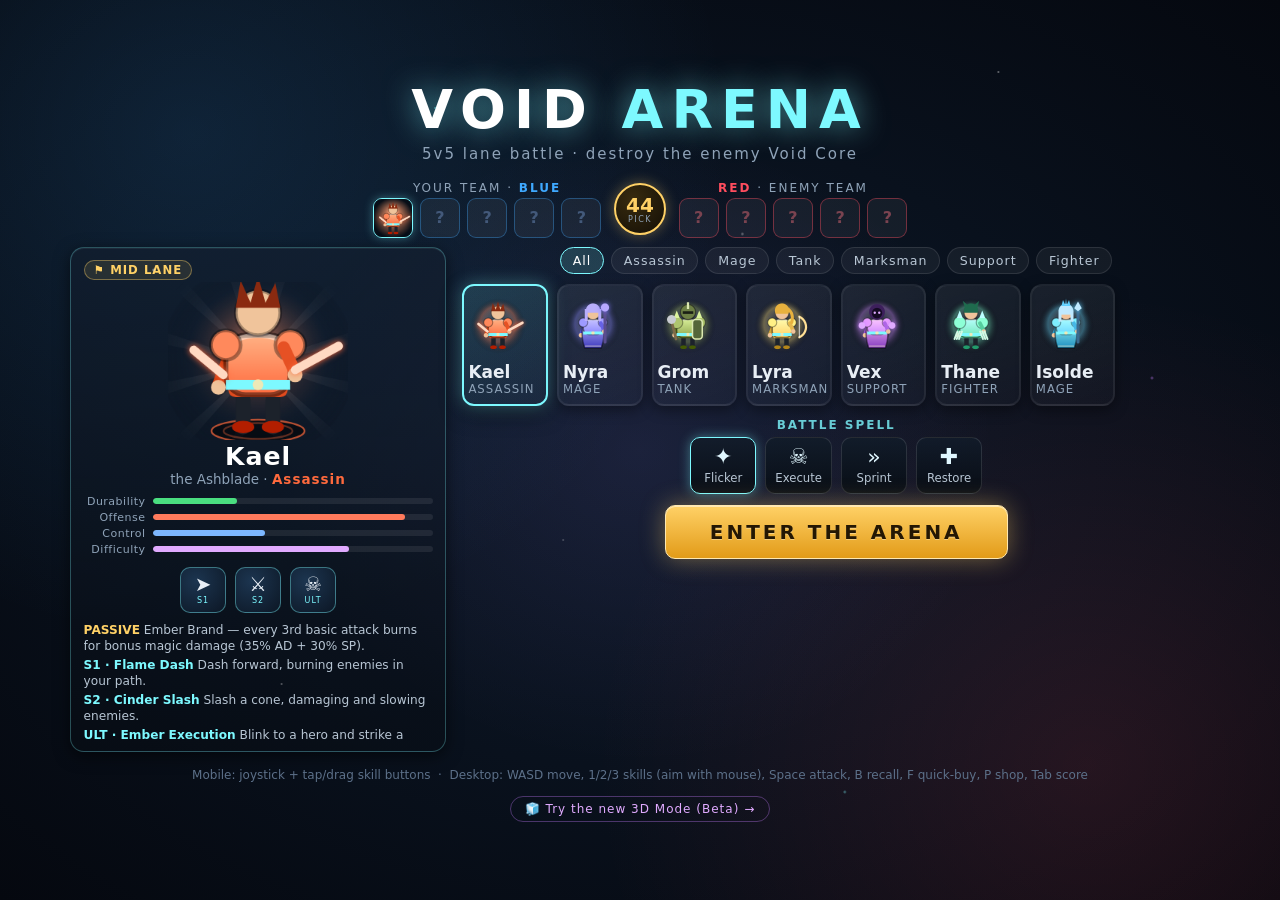
==== index.html @ 15941da9 "Glossy badge icons (items/skills/attack), closer camera framing Icons: rebuilt drawItemIcon + drawSk" ====
<!DOCTYPE html>
<html lang="en">
<head>
<meta charset="UTF-8">
<meta name="viewport" content="width=device-width, initial-scale=1.0, maximum-scale=1.0, user-scalable=no, viewport-fit=cover">
<meta name="mobile-web-app-capable" content="yes">
<meta name="apple-mobile-web-app-capable" content="yes">
<meta name="apple-mobile-web-app-status-bar-style" content="black-translucent">
<title>Void Arena — 5v5 MOBA</title>
<link rel="stylesheet" href="style.css?v=37">
</head>
<body>

<canvas id="game"></canvas>

<!-- ============ ROTATE-DEVICE LOCK ============ -->
<div id="rotatePrompt">
  <div class="rotIcon">📱</div>
  <p>Void Arena plays in landscape</p>
  <span>Rotate your device to enter the battlefield</span>
</div>

<!-- ============ HERO SELECT ============ -->
<div id="select">
  <div class="selBox">
    <h1 class="logo">VOID <span>ARENA</span></h1>
    <p class="tagline">5v5 lane battle · destroy the enemy Void Core</p>
    <div id="heroGrid"></div>
    <div id="selInfo"></div>
    <button id="btnStart">ENTER THE ARENA</button>
    <p class="hint">Mobile: joystick + tap/drag skill buttons &nbsp;·&nbsp; Desktop: WASD move, 1/2/3 skills (aim with mouse), Space attack, B recall, F quick-buy, P shop, Tab score</p>
    <a href="3d.html" class="try3dLink">🧊 Try the new 3D Mode (Beta) →</a>
  </div>
</div>

<!-- ============ IN-GAME HUD ============ -->
<div id="lowHp"></div>
<div id="hud">

  <div id="topbar">
    <span class="tKills blue"><i></i><b id="topBlue">0</b></span>
    <span id="topTimer">0:00</span>
    <span class="tKills red"><b id="topRed">0</b><i></i></span>
  </div>

  <div id="statsMini">
    <span class="gold">◆ <b id="goldVal">0</b></span>
    <span class="kda"><b id="kdaVal">0/0/0</b></span>
    <span class="cs">CS <b id="csVal">0</b></span>
  </div>

  <canvas id="minimap" width="160" height="160"></canvas>

  <div id="announce"></div>
  <div id="killfeed"></div>

  <!-- portrait + bars -->
  <div id="portrait">
    <div class="portWrap">
      <canvas id="portGlyph" width="64" height="64"></canvas>
      <span id="lvlBadge">1</span>
    </div>
    <div class="bars">
      <div class="bar hp"><div id="hpFill"></div></div>
      <div class="bar mp"><div id="mpFill"></div></div>
      <div class="bar xp"><div id="xpFill"></div></div>
    </div>
    <div id="itemsRow"></div>
  </div>

  <!-- joystick -->
  <div id="joyZone">
    <div id="joyBase"><div id="joyKnob"></div></div>
  </div>

  <!-- quick-buy lives under the minimap, MLBB style -->
  <div id="btnBuy" class="miniBtn buy"></div>

  <!-- action cluster: skills arc around the attack button -->
  <div id="actions">
    <div class="miniRow">
      <div id="btnRecall" class="miniBtn">⌂</div>
      <div id="btnShop" class="miniBtn">🛒</div>
      <div id="btnScore" class="miniBtn">☰</div>
    </div>
    <div id="skills"></div>
    <div id="btnAttack"><span>⚔</span></div>
  </div>

  <!-- shop -->
  <div id="shopPanel">
    <div class="shopHead">
      <h3>Armory</h3><span id="shopGold"></span><button id="btnCloseShop">✕</button>
    </div>
    <div id="shopGrid"></div>
  </div>

  <div id="scoreboard"></div>

  <div id="deathOverlay">
    <div>
      <h2>SLAIN</h2>
      <p>Respawn in <b id="deathTimer">5</b></p>
    </div>
  </div>

</div>

<!-- ============ END SCREEN ============ -->
<div id="end">
  <h1 id="endTitle">VICTORY</h1>
  <p id="endSub"></p>
  <div id="endStats"></div>
  <button id="btnRestart">PLAY AGAIN</button>
</div>

<script src="js/data.js?v=37"></script>
<script src="js/entities.js?v=37"></script>
<script src="js/ai.js?v=37"></script>
<script src="js/ui.js?v=37"></script>
<script src="js/game.js?v=37"></script>
<script src="js/main.js?v=37"></script>
</body>
</html>
---- style.css ----
/* ============================================================
   VOID ARENA — styles
   ============================================================ */

* { margin: 0; padding: 0; box-sizing: border-box; -webkit-tap-highlight-color: transparent; }

:root {
  --blue: #3fa9ff;
  --red: #ff4d5e;
  --gold: #ffd166;
  --panel: linear-gradient(180deg, rgba(18, 28, 42, 0.92), rgba(8, 13, 20, 0.92));
  --edge: rgba(125, 249, 255, 0.28);
  --panelShadow: 0 4px 16px rgba(0, 0, 0, 0.55), inset 0 1px 0 rgba(255, 255, 255, 0.06);
  /* set from JS (UI.updateScale) so the whole HUD fits any screen — phone, tablet, desktop */
  --ui-scale: 1;
}

html, body {
  width: 100%; height: 100%;
  overflow: hidden;
  background: #060a10;
  font-family: 'Rajdhani', 'Segoe UI', system-ui, sans-serif;
  color: #e8eef5;
  user-select: none;
  -webkit-user-select: none;
  touch-action: none;
}

#game { position: fixed; inset: 0; display: block; }

/* ================= ROTATE-DEVICE LOCK ================= */
/* Void Arena, like every MOBA, is designed for landscape play only —
   on a portrait phone we ask for a rotate instead of squeezing the HUD */
#rotatePrompt {
  display: none;
  position: fixed; inset: 0; z-index: 100;
  background: #05080f;
  flex-direction: column; align-items: center; justify-content: center; gap: 10px;
  text-align: center; padding: 20px;
}
#rotatePrompt .rotIcon { font-size: 56px; animation: rotHint 1.6s ease-in-out infinite; }
@keyframes rotHint {
  0%, 100% { transform: rotate(0deg); }
  50%      { transform: rotate(-90deg); }
}
#rotatePrompt p { color: #fff; font-size: 20px; font-weight: 700; letter-spacing: 1px; }
#rotatePrompt span { color: #7d8fa3; font-size: 14px; }
@media (orientation: portrait) and (max-width: 900px) {
  #rotatePrompt { display: flex; }
  #select, #hud, #end { display: none !important; }
}

/* ================= HERO SELECT ================= */
#select {
  position: fixed; inset: 0; z-index: 30;
  display: flex; align-items: center; justify-content: center;
  background:
    radial-gradient(60% 80% at 15% 15%, rgba(63, 169, 255, 0.14), transparent 70%),
    radial-gradient(55% 75% at 85% 85%, rgba(255, 77, 94, 0.12), transparent 70%),
    radial-gradient(40% 50% at 50% 50%, rgba(199, 125, 255, 0.08), transparent 70%),
    radial-gradient(ellipse at center, #0d1a2b 0%, #05080f 100%);
  overflow-y: auto;
}
#select::before {
  content: ''; position: absolute; inset: 0; pointer-events: none;
  background:
    radial-gradient(2px 2px at 12% 30%, rgba(255,255,255,0.5), transparent),
    radial-gradient(1.5px 1.5px at 34% 12%, rgba(125,249,255,0.6), transparent),
    radial-gradient(2px 2px at 58% 26%, rgba(255,255,255,0.35), transparent),
    radial-gradient(1.5px 1.5px at 78% 8%, rgba(255,255,255,0.5), transparent),
    radial-gradient(2px 2px at 90% 42%, rgba(199,125,255,0.5), transparent),
    radial-gradient(1.5px 1.5px at 22% 76%, rgba(255,255,255,0.4), transparent),
    radial-gradient(2px 2px at 66% 88%, rgba(125,249,255,0.45), transparent),
    radial-gradient(1.5px 1.5px at 44% 60%, rgba(255,255,255,0.3), transparent);
  animation: twinkle 4s ease-in-out infinite alternate;
}
@keyframes twinkle { from { opacity: 0.4; } to { opacity: 1; } }
/* every piece scales off viewport HEIGHT (clamp(min, vh-based, max)) so the
   whole panel fits without scrolling on a short landscape-phone browser
   viewport — the usual case where a browser's address bar eats a big
   fraction of the available height */
.selBox { text-align: center; padding: clamp(8px, 2vh, 20px) 20px; max-width: 1180px; width: 100%; }
.logo {
  font-size: clamp(24px, min(7vw, 6vh), 60px); letter-spacing: 8px; font-weight: 800;
  color: #fff; text-shadow: 0 0 30px rgba(125, 249, 255, 0.6);
  margin-bottom: clamp(0px, 0.5vh, 4px);
}
.logo span { color: #7df9ff; }
.tagline {
  color: #8fa3b8; margin-bottom: clamp(6px, 2vh, 18px); letter-spacing: 2px;
  font-size: clamp(11px, 1.8vh, 15px);
}
#heroGrid {
  display: grid; grid-template-columns: repeat(auto-fill, minmax(clamp(62px, 9vh, 92px), 1fr));
  gap: clamp(5px, 1.1vh, 9px); width: 100%; max-width: 760px; margin: 0 auto clamp(6px, 1.2vh, 10px);
}
.heroCard {
  width: 100%; padding: clamp(6px, 1.2vh, 10px) 4px clamp(5px, 1vh, 8px); border-radius: 12px; cursor: pointer;
  background: linear-gradient(160deg, rgba(255, 255, 255, 0.07), rgba(255, 255, 255, 0.02));
  border: 2px solid rgba(255, 255, 255, 0.06);
  box-shadow: 0 4px 14px rgba(0, 0, 0, 0.4);
  transition: transform 0.15s, border-color 0.15s, box-shadow 0.15s;
}
.heroCard:hover { transform: translateY(-3px); box-shadow: 0 8px 20px rgba(0, 0, 0, 0.55); }
.heroCard.sel {
  border-color: #7df9ff;
  background: linear-gradient(160deg, rgba(125, 249, 255, 0.14), rgba(125, 249, 255, 0.04));
  box-shadow: 0 0 18px rgba(125, 249, 255, 0.35), 0 8px 20px rgba(0, 0, 0, 0.5);
}
.heroCard canvas { width: clamp(36px, 7vh, 60px); height: clamp(36px, 7vh, 60px); }
.heroName { font-weight: 700; font-size: clamp(12px, 2vh, 17px); margin-top: 2px; }
.heroRole {
  font-size: clamp(9px, 1.3vh, 12px); color: #8fa3b8; letter-spacing: 1px; text-transform: uppercase;
}
#selInfo {
  min-height: clamp(56px, 11vh, 96px); font-size: clamp(11px, 1.6vh, 14px); color: #b8c6d4; line-height: 1.35;
  background: rgba(255, 255, 255, 0.03); border-radius: 10px; padding: clamp(5px, 1vh, 10px) 14px;
  margin-bottom: clamp(5px, 1.3vh, 12px);
  text-align: left;
  max-width: 720px; margin-left: auto; margin-right: auto;
}
#selInfo .passive { color: #ffd166; }
#selInfo .sk b { color: #7df9ff; }
#btnStart {
  font-family: inherit; font-size: clamp(15px, 2.4vh, 20px); font-weight: 800; letter-spacing: 3px;
  padding: clamp(9px, 1.8vh, 14px) 44px; border-radius: 10px; cursor: pointer;
  background: linear-gradient(180deg, #ffd166, #e29b18); color: #241703;
  border: 1px solid #ffe8b0;
  box-shadow: 0 0 24px rgba(255, 209, 102, 0.4), inset 0 1px 0 rgba(255,255,255,0.5);
  text-shadow: 0 1px 0 rgba(255,255,255,0.35);
}
#btnStart:active { transform: scale(0.96); }
.hint { margin-top: clamp(6px, 1.6vh, 14px); font-size: 12px; color: #5c7089; line-height: 1.5; }
@media (max-height: 420px) { .hint { display: none; } }
.try3dLink {
  display: inline-block; margin-top: clamp(6px, 1.4vh, 12px);
  color: #e0aaff; font-size: 12px; letter-spacing: 1px; text-decoration: none;
  border: 1px solid rgba(199, 125, 255, 0.35); border-radius: 20px; padding: 5px 14px;
}
.try3dLink:hover { border-color: rgba(199, 125, 255, 0.7); color: #fff; }

/* ================= HUD ================= */
#hud { display: none; position: fixed; inset: 0; z-index: 10; pointer-events: none; }
#hud > * { pointer-events: auto; }

#topbar {
  position: absolute; top: calc(6px + env(safe-area-inset-top)); left: 50%;
  transform: translateX(-50%) scale(var(--ui-scale));
  display: flex; align-items: center; gap: 16px;
  background: var(--panel); border: 1px solid var(--edge); border-radius: 20px;
  padding: 4px 18px; font-size: 18px; font-weight: 700;
  box-shadow: var(--panelShadow);
  white-space: nowrap;
}
.tKills { display: flex; align-items: center; gap: 6px; }
.tKills i { width: 10px; height: 10px; border-radius: 50%; display: inline-block; }
.tKills.blue i { background: var(--blue); }
.tKills.red i { background: var(--red); }
#topTimer { color: #8fa3b8; font-size: 15px; }

#statsMini {
  position: absolute; top: calc(6px + env(safe-area-inset-top)); right: 10px;
  transform: scale(var(--ui-scale)); transform-origin: top right;
  display: flex; gap: 14px; font-size: 14px;
  background: var(--panel); border: 1px solid var(--edge); border-radius: 16px; padding: 4px 14px;
  box-shadow: var(--panelShadow);
  white-space: nowrap;
}
#statsMini .gold b { color: var(--gold); }
#statsMini .kda b, #statsMini .cs b { color: #cfe0ef; }

#minimap {
  position: absolute; top: calc(6px + env(safe-area-inset-top)); left: 10px;
  transform: scale(var(--ui-scale)); transform-origin: top left;
  border: 1px solid var(--edge); border-radius: 8px;
  width: 140px; height: 140px;
  box-shadow: 0 4px 16px rgba(0, 0, 0, 0.55);
}

#announce {
  position: absolute; top: 18%; left: 50%; transform: translateX(-50%);
  text-align: center; pointer-events: none; width: 90%;
}
.ann {
  font-size: clamp(18px, 3.4vw, 26px); font-weight: 800; letter-spacing: 1px;
  text-shadow: 0 2px 8px rgba(0, 0, 0, 0.8); margin-bottom: 4px;
  animation: annIn 0.25s ease-out;
}
.ann.fade { opacity: 0; transition: opacity 0.6s; }
@keyframes annIn { from { transform: scale(1.4); opacity: 0; } to { transform: scale(1); opacity: 1; } }

/* ---- center-screen kill spectacle (First Blood / Double Kill … Savage) ---- */
#killBanner {
  position: fixed; top: 34%; left: 50%;
  transform: translate(-50%, -50%) scale(0.4);
  text-align: center; pointer-events: none; z-index: 130; opacity: 0;
  width: 92%;
}
#killBanner .kbTitle {
  font-weight: 800; letter-spacing: 4px; line-height: 1;
  font-size: clamp(30px, 8vh, 66px);
  text-shadow: 0 3px 14px rgba(0,0,0,0.85), 0 0 32px currentColor;
  -webkit-text-stroke: 1px rgba(0,0,0,0.35);
}
#killBanner.big .kbTitle { font-size: clamp(42px, 11vh, 96px); letter-spacing: 6px; }
#killBanner .kbSub {
  margin-top: 4px; color: #e8eef5; font-weight: 700;
  letter-spacing: 2px; font-size: clamp(13px, 2.6vh, 24px);
  text-shadow: 0 2px 8px rgba(0,0,0,0.9);
}
#killBanner.anim { animation: kbPop 2s cubic-bezier(0.2, 0.9, 0.25, 1) forwards; }
#killBanner.anim.big { animation: kbPop 2.6s cubic-bezier(0.2, 0.9, 0.25, 1) forwards; }
@keyframes kbPop {
  0%   { opacity: 0; transform: translate(-50%, -50%) scale(0.35); }
  10%  { opacity: 1; transform: translate(-50%, -50%) scale(1.15); }
  18%  { transform: translate(-50%, -50%) scale(0.97); }
  24%  { transform: translate(-50%, -50%) scale(1); }
  82%  { opacity: 1; transform: translate(-50%, -50%) scale(1); }
  100% { opacity: 0; transform: translate(-50%, -52%) scale(1.04); }
}

#killfeed {
  position: absolute; top: 60px; right: 12px; text-align: right; pointer-events: none;
  font-size: 14px; font-weight: 600;
}
.feedLine {
  background: rgba(0, 0, 0, 0.5); border-radius: 6px; padding: 2px 8px; margin-bottom: 4px;
  display: flex; align-items: center; gap: 4px; justify-content: flex-end;
}
.feedIcon {
  display: inline-flex; align-items: center; justify-content: center;
  width: 18px; height: 18px; border-radius: 5px; font-size: 10px; font-weight: 800;
  color: #04121d; flex-shrink: 0;
}
.feedIcon.turret { font-size: 11px; }

/* portrait + bars */
#portrait {
  position: absolute; bottom: calc(10px + env(safe-area-inset-bottom)); left: 50%;
  transform: translateX(-50%) scale(var(--ui-scale));
  display: flex; align-items: center; gap: 8px;
  background: var(--panel); border: 1px solid var(--edge); border-radius: 14px; padding: 6px 12px;
  pointer-events: none;
  box-shadow: var(--panelShadow);
}
.portWrap { position: relative; width: 48px; height: 48px; }
#portGlyph { width: 48px; height: 48px; }
#lvlBadge {
  position: absolute; bottom: -3px; right: -3px; background: #0a1420; border: 1px solid var(--gold);
  color: var(--gold); font-size: 11px; font-weight: 800; border-radius: 50%;
  width: 20px; height: 20px; display: flex; align-items: center; justify-content: center;
}
#lvlBadge.hasPoints { animation: lvlPulse 1s ease-in-out infinite; }
@keyframes lvlPulse {
  0%, 100% { box-shadow: 0 0 0 rgba(255, 209, 102, 0.7); }
  50%      { box-shadow: 0 0 10px 3px rgba(255, 209, 102, 0.7); }
}
.bars { width: 150px; display: flex; flex-direction: column; gap: 3px; }
.bar { height: 9px; background: rgba(255, 255, 255, 0.1); border-radius: 4px; overflow: hidden; }
.bar.xp { height: 4px; }
.bar div { height: 100%; border-radius: 4px; transition: width 0.15s; }
#hpFill { background: linear-gradient(90deg, #22c55e, #4ade80); }
#mpFill { background: linear-gradient(90deg, #2563eb, #60a5fa); }
#xpFill { background: linear-gradient(90deg, #b48908, #ffd166); }
#itemsRow { display: flex; gap: 3px; flex-wrap: wrap; max-width: 108px; }
.itemSlot {
  width: 17px; height: 17px; border-radius: 4px; overflow: hidden;
  border: 1px solid rgba(255,209,102,0.4); background: rgba(0,0,0,0.35);
  display: flex; align-items: center; justify-content: center;
}
.itemSlot canvas { width: 17px; height: 17px; }
.itemSlot.empty { border-style: dashed; border-color: rgba(255,255,255,0.15); }

/* joystick */
#joyZone {
  position: absolute; left: 0; bottom: 0; width: 45%; height: 62%;
  touch-action: none;
}
#joyBase {
  position: absolute; left: 40px; bottom: 60px; width: 140px; height: 140px;
  border-radius: 50%; opacity: 0.45;
  background: radial-gradient(circle, rgba(125, 249, 255, 0.08), rgba(125, 249, 255, 0.02));
  border: 2px solid rgba(125, 249, 255, 0.35);
}
#joyKnob {
  position: absolute; left: 50%; top: 50%; margin: -32px 0 0 -32px;
  width: 64px; height: 64px; border-radius: 50%;
  background: radial-gradient(circle at 35% 35%, rgba(200, 250, 255, 0.9), rgba(90, 180, 220, 0.7));
  box-shadow: 0 4px 12px rgba(0, 0, 0, 0.5);
}

/* action cluster: MLBB-style arc — attack in the corner, skills fanned around it */
#actions {
  position: absolute; right: 10px; bottom: calc(12px + env(safe-area-inset-bottom));
  transform: scale(var(--ui-scale)); transform-origin: bottom right;
  width: 330px; height: 264px;
  touch-action: none;
  pointer-events: none;
}
#actions > * { pointer-events: auto; }
#skills { display: contents; }
.miniRow { position: absolute; bottom: 12px; right: 216px; display: flex; gap: 8px; }
#btnAttack { position: absolute; right: 12px; bottom: 6px; }
.skillBtn.sk0 { position: absolute; right: 140px; bottom: 10px; }
.skillBtn.sk1 { position: absolute; right: 112px; bottom: 96px; }
.skillBtn.sk2 { position: absolute; right: 22px; bottom: 130px; }
.miniBtn {
  position: relative;
  width: 44px; height: 44px; border-radius: 50%;
  background: var(--panel); border: 1px solid var(--edge);
  display: flex; align-items: center; justify-content: center;
  font-size: 18px; cursor: pointer;
  box-shadow: 0 4px 10px rgba(0, 0, 0, 0.45), inset 0 1px 0 rgba(255, 255, 255, 0.08);
}
.miniBtn:active { transform: scale(0.92); }
.miniBtn.buy { flex-direction: column; font-size: 13px; border-color: rgba(255, 209, 102, 0.4); opacity: 0.55; }
#btnBuy {
  position: absolute; left: 12px; top: calc(160px + env(safe-area-inset-top));
  transform: scale(var(--ui-scale)); transform-origin: top left;
  width: 54px; height: 54px;
}
#btnBuy .itIcon { font-size: 17px; }
.miniBtn.buy.afford { opacity: 1; box-shadow: 0 0 12px rgba(255, 209, 102, 0.5); }
.miniBtn.buy .itIcon { font-weight: 800; color: var(--gold); line-height: 1; }
.miniBtn.buy .cost { font-size: 9px; color: #b8c6d4; line-height: 1; }

.skillBtn {
  position: relative; width: 62px; height: 62px; border-radius: 50%;
  background: radial-gradient(circle at 35% 30%, #1c3550, #0c1725);
  border: 2px solid rgba(125, 249, 255, 0.4);
  display: flex; align-items: center; justify-content: center;
  font-size: 26px; cursor: pointer; overflow: hidden;
  touch-action: none;
  box-shadow: 0 5px 12px rgba(0, 0, 0, 0.5), inset 0 2px 3px rgba(255, 255, 255, 0.08);
  transition: box-shadow 0.25s, border-color 0.25s;
}
.skillBtn.ult {
  width: 74px; height: 74px; font-size: 32px;
  border-color: rgba(255, 209, 102, 0.55);
  background: radial-gradient(circle at 35% 30%, #3d2c10, #1a1206);
}
.skillBtn:active { transform: scale(0.94); }
.skillBtn .icon { pointer-events: none; text-shadow: 0 0 8px rgba(125, 249, 255, 0.8); }
.skillBtn.noMana .icon { opacity: 0.35; }
.skillBtn.ready {
  border-color: rgba(125, 249, 255, 0.9);
  box-shadow: 0 0 14px rgba(125, 249, 255, 0.5), inset 0 0 12px rgba(125, 249, 255, 0.12);
}
.skillBtn.ult.ready {
  border-color: var(--gold);
  animation: ultPulse 1.6s ease-in-out infinite;
}
@keyframes ultPulse {
  0%, 100% { box-shadow: 0 0 12px rgba(255, 209, 102, 0.45), inset 0 0 12px rgba(255, 209, 102, 0.12); }
  50%      { box-shadow: 0 0 26px rgba(255, 209, 102, 0.85), inset 0 0 18px rgba(255, 209, 102, 0.22); }
}
/* radial "clock wipe" cooldown: JS paints a conic-gradient that sweeps
   clockwise as the cooldown recovers — the standard MOBA cooldown read */
.cdOverlay {
  position: absolute; inset: 0; pointer-events: none;
  background: none; border-radius: 50%;
}
.cdText {
  position: absolute; inset: 0; display: flex; align-items: center; justify-content: center;
  font-size: 20px; font-weight: 800; color: #fff; pointer-events: none;
  text-shadow: 0 1px 4px #000;
}
.lock {
  position: absolute; inset: 0; display: none; align-items: center; justify-content: center;
  background: rgba(0, 0, 0, 0.6); font-size: 18px; pointer-events: none;
}
/* skill level pips, MLBB-style, along the bottom edge of the icon */
.pips {
  position: absolute; left: 50%; bottom: 3px; transform: translateX(-50%);
  display: flex; gap: 2px; pointer-events: none; z-index: 2;
}
.pips i {
  width: 6px; height: 6px; border-radius: 1px;
  background: rgba(0, 0, 0, 0.55); border: 1px solid rgba(255, 255, 255, 0.25);
  display: block;
}
.pips i.lit { background: #7df9ff; border-color: #7df9ff; }
.skillBtn.ult .pips i.lit { background: var(--gold); border-color: var(--gold); }
/* upgrade "+" badge, appears when a skill point is ready to spend */
.upBadge {
  display: none; position: absolute; top: -6px; right: -6px; z-index: 3;
  width: 22px; height: 22px; border-radius: 50%;
  background: radial-gradient(circle at 35% 30%, #4dff8a, #12a34a);
  border: 2px solid #0a1420; color: #04210f; font-weight: 900; font-size: 15px;
  align-items: center; justify-content: center; cursor: pointer;
  box-shadow: 0 0 10px rgba(77, 255, 138, 0.7);
  animation: upBadgePulse 1s ease-in-out infinite;
}
@keyframes upBadgePulse { 0%, 100% { transform: scale(1); } 50% { transform: scale(1.15); } }
#btnAttack {
  width: 92px; height: 92px; border-radius: 50%;
  background: radial-gradient(circle at 35% 30%, #4a1520, #200810);
  border: 3px solid rgba(255, 77, 94, 0.6);
  display: flex; align-items: center; justify-content: center;
  font-size: 40px; cursor: pointer;
  touch-action: none;
  box-shadow: 0 0 16px rgba(255, 77, 94, 0.3), 0 6px 16px rgba(0, 0, 0, 0.5), inset 0 2px 4px rgba(255, 255, 255, 0.08);
}
#btnAttack:active { transform: scale(0.94); background: radial-gradient(circle at 35% 30%, #6b1f2e, #2a0a14); }
#btnAttack span { pointer-events: none; text-shadow: 0 0 10px rgba(255, 77, 94, 0.9); }
#btnAttack .atkIcon { width: 84px; height: 84px; pointer-events: none; filter: drop-shadow(0 0 8px rgba(255,77,94,0.6)); }

/* shop */
#shopPanel {
  display: none; position: absolute; left: 50%; top: 50%; transform: translate(-50%, -50%);
  width: min(560px, 94vw); max-height: 80vh; overflow-y: auto;
  background: var(--panel); border: 1px solid var(--edge); border-radius: 14px; padding: 12px;
  z-index: 20;
}
.shopHead { display: flex; align-items: center; gap: 12px; margin-bottom: 10px; }
.shopHead h3 { flex: 1; letter-spacing: 2px; }
#shopGold { color: var(--gold); font-weight: 700; }
#btnCloseShop {
  background: none; border: 1px solid var(--edge); color: #fff; border-radius: 8px;
  width: 32px; height: 32px; font-size: 14px; cursor: pointer;
}
/* category tab bar */
#shopTabs { display: flex; gap: 6px; margin-bottom: 8px; flex-wrap: wrap; }
.shopTab {
  padding: 4px 12px; border-radius: 14px; font-size: 12px; font-weight: 700; letter-spacing: 0.5px;
  color: #8fa3b8; background: rgba(255,255,255,0.05); border: 1px solid transparent; cursor: pointer;
}
.shopTab.sel { color: #241703; background: linear-gradient(180deg, #ffd166, #e29b18); border-color: #ffe8b0; }
/* recommended next-item strip */
#shopRec {
  display: flex; align-items: center; gap: 8px; margin-bottom: 8px; cursor: pointer;
  padding: 7px 12px; border-radius: 10px;
  background: linear-gradient(90deg, rgba(255,209,102,0.16), rgba(255,209,102,0.04));
  border: 1px solid rgba(255,209,102,0.4);
}
#shopRec .recLabel { font-size: 10px; font-weight: 800; letter-spacing: 1px; color: var(--gold); }
#shopRec .recName { flex: 1; font-weight: 700; font-size: 13px; color: #fff; }
#shopRec .recCost { font-weight: 700; font-size: 13px; color: #ff8a8a; }
#shopRec .recCost.ok { color: #7dff9b; }
#shopRec:active { transform: scale(0.99); }

#shopGrid { display: grid; grid-template-columns: repeat(auto-fill, minmax(168px, 1fr)); gap: 8px; }
.shopItem {
  display: flex; align-items: center; gap: 9px;
  background: rgba(255, 255, 255, 0.04); border: 1px solid transparent; border-radius: 10px;
  padding: 8px 10px; cursor: pointer; opacity: 0.55; position: relative;
}
.shopItem.afford { opacity: 1; border-color: rgba(255, 209, 102, 0.35); }
.shopItem.owned { opacity: 1; border-color: rgba(125, 255, 155, 0.5); }
.shopItem.owned::after {
  content: '✔'; position: absolute; top: 6px; right: 8px;
  color: #7dff9b; font-size: 12px; font-weight: 800;
}
.shopItem:active { transform: scale(0.97); }
.shopItem .itIcon { width: 40px; height: 40px; flex: none; }
.shopItem .itBody { min-width: 0; padding-bottom: 13px; }
.shopItem .itName { font-weight: 700; font-size: 13.5px; padding-right: 20px; }
.shopItem .itDesc { font-size: 11.5px; color: #8fa3b8; line-height: 1.25; }
.shopItem .itCost {
  position: absolute; bottom: 6px; right: 10px; color: var(--gold); font-weight: 700; font-size: 12px;
  background: linear-gradient(90deg, transparent, rgba(10,16,26,0.95) 30%); padding-left: 16px;
}
.shopItem .itCost::before { content: '◆ '; font-size: 9px; }

/* scoreboard */
#scoreboard {
  display: none; position: absolute; left: 50%; top: 50%; transform: translate(-50%, -50%);
  background: var(--panel); border: 1px solid var(--edge); border-radius: 14px; padding: 16px 20px;
  z-index: 20; min-width: min(480px, 92vw);
}
#scoreboard h3 { margin-bottom: 10px; letter-spacing: 2px; }
#scoreboard .dim { color: #5c7089; font-size: 12px; font-weight: 400; }
#scoreboard table { width: 100%; border-collapse: collapse; font-size: 15px; }
#scoreboard th { text-align: left; color: #5c7089; font-size: 12px; text-transform: uppercase; padding: 4px 8px; }
#scoreboard td { padding: 4px 8px; }
#scoreboard tr.blue td:first-child { color: var(--blue); font-weight: 700; }
#scoreboard tr.red td:first-child { color: var(--red); font-weight: 700; }
#scoreboard tr.me { background: rgba(125, 249, 255, 0.08); }
#scoreboard tr.sep td { height: 8px; }

/* low HP vignette */
#lowHp {
  position: fixed; inset: 0; z-index: 8; pointer-events: none; opacity: 0;
  transition: opacity 0.4s;
  background: radial-gradient(ellipse at center, transparent 52%, rgba(255, 0, 30, 0.32) 100%);
  animation: lowHpPulse 1.2s ease-in-out infinite;
}
@keyframes lowHpPulse { 0%, 100% { filter: brightness(1); } 50% { filter: brightness(1.5); } }

/* death overlay */
#deathOverlay {
  display: none; position: absolute; inset: 0; z-index: 15;
  background: rgba(60, 0, 10, 0.35); backdrop-filter: grayscale(0.8);
  align-items: center; justify-content: center; text-align: center; pointer-events: none;
}
#deathOverlay h2 { font-size: 42px; letter-spacing: 6px; color: #ff5c5c; text-shadow: 0 0 20px rgba(255, 0, 30, 0.6); }
#deathOverlay p { font-size: 20px; color: #ffb3b3; }
#deathOverlay b { font-size: 30px; color: #fff; }

/* ================= END SCREEN ================= */
#end {
  display: none; position: fixed; inset: 0; z-index: 40; overflow-y: auto;
  background:
    radial-gradient(60% 60% at 50% 0%, rgba(125, 249, 255, 0.08), transparent 70%),
    rgba(4, 8, 14, 0.94);
  flex-direction: column; align-items: center; justify-content: center; gap: 18px;
  padding: 30px 16px;
}
#endTitle { font-size: clamp(52px, 12vw, 96px); letter-spacing: 12px; font-weight: 800; }
#endTitle.win { color: var(--gold); text-shadow: 0 0 40px rgba(255, 209, 102, 0.7); }
#endTitle.lose { color: #ff5c5c; text-shadow: 0 0 40px rgba(255, 30, 50, 0.6); }
#endSub { color: #8fa3b8; letter-spacing: 2px; font-size: 14px; margin-top: -10px; }
#endStats {
  display: flex; flex-wrap: wrap; gap: 14px; justify-content: center;
  max-width: 900px; width: 100%;
}
.endTable {
  border-collapse: collapse; font-size: 14px; min-width: 320px; flex: 1;
  background: var(--panel); border-radius: 12px; overflow: hidden;
  box-shadow: var(--panelShadow);
}
.endTable caption {
  caption-side: top; text-align: left; font-weight: 800; letter-spacing: 2px;
  padding: 10px 14px; font-size: 13px; text-transform: uppercase;
}
.endTable.blue caption { color: var(--blue); border-bottom: 1px solid rgba(63,169,255,0.3); }
.endTable.red caption { color: var(--red); border-bottom: 1px solid rgba(255,77,94,0.3); }
.endTable th { text-align: left; color: #5c7089; font-size: 11px; text-transform: uppercase; padding: 4px 12px; }
.endTable td { padding: 5px 12px; }
.endTable td.hn { font-weight: 700; }
.endTable td.gold { color: var(--gold); }
.endTable tr.me { background: rgba(125, 249, 255, 0.08); }
#btnRestart {
  font-family: inherit; font-size: 18px; font-weight: 800; letter-spacing: 3px;
  padding: 12px 36px; border-radius: 10px; border: 1px solid var(--edge); cursor: pointer;
  background: var(--panel); color: #7df9ff;
}
#btnRestart:active { transform: scale(0.95); }

/* below this the HUD scale alone (see UI.updateScale) can't shrink further
   without buttons becoming untappable, so drop the least essential readout */
@media (max-width: 480px) {
  #statsMini .cs { display: none; }
}

/* ================= BATTLE SPELL — hero select picker ================= */
#spellPick { margin: 6px auto 2px; text-align: center; }
.spellPickLabel {
  font-size: clamp(9px, 1.4vh, 12px); letter-spacing: 2px; color: #7df9ff;
  opacity: 0.8; margin-bottom: 5px; font-weight: 700;
}
.spellPickRow { display: flex; gap: clamp(5px, 1vh, 9px); justify-content: center; flex-wrap: wrap; }
.spellOpt {
  display: flex; flex-direction: column; align-items: center; justify-content: center;
  min-width: clamp(48px, 8vh, 66px); padding: clamp(4px, 0.9vh, 8px) clamp(6px, 1vh, 10px);
  background: var(--panel); border: 1px solid rgba(255,255,255,0.12); border-radius: 10px;
  cursor: pointer; transition: border-color 0.15s, transform 0.1s;
}
.spellOpt:hover { border-color: rgba(125,249,255,0.4); }
.spellOpt.sel { border-color: #7df9ff; box-shadow: 0 0 12px rgba(125,249,255,0.4); }
.spellOpt .spIcon { font-size: clamp(16px, 2.6vh, 22px); color: #e0f7ff; line-height: 1; }
.spellOpt .spName { font-size: clamp(9px, 1.3vh, 12px); color: #b8c6d4; margin-top: 3px; }

/* ================= BATTLE SPELL — HUD button ================= */
#btnSpell {
  position: absolute; right: 200px; bottom: 78px;
  width: 56px; height: 56px; border-radius: 50%;
  background: radial-gradient(circle at 35% 30%, #3a1c50, #160a25);
  border: 2px solid rgba(199,125,255,0.55);
  display: flex; align-items: center; justify-content: center;
  /* overflow stays visible so the .btnLabel can hang below the circle;
     the cooldown sweep clips itself via its own border-radius */
  font-size: 24px; cursor: pointer; touch-action: none;
  box-shadow: 0 5px 12px rgba(0,0,0,0.5), inset 0 2px 3px rgba(255,255,255,0.08);
  transition: box-shadow 0.25s, border-color 0.25s;
}
#btnSpell .cdOverlay { border-radius: 50%; }
#btnSpell .icon { pointer-events: none; color: #e9d5ff; text-shadow: 0 0 8px rgba(199,125,255,0.8); }
#btnSpell:active { transform: scale(0.94); }
#btnSpell.ready {
  border-color: #d9a6ff;
  box-shadow: 0 0 16px rgba(199,125,255,0.55), inset 0 0 12px rgba(199,125,255,0.15);
}

/* ================= ACTIVE-BUFF INDICATOR ================= */
#buffRow {
  position: absolute; left: 50%; bottom: calc(84px + env(safe-area-inset-bottom));
  transform: translateX(-50%) scale(var(--ui-scale));
  display: flex; gap: 6px; pointer-events: none; z-index: 6;
}
.buffPip {
  display: inline-flex; align-items: center; gap: 3px;
  padding: 2px 7px; border-radius: 8px; font-size: 14px; font-weight: 800;
  background: rgba(8, 13, 20, 0.82); border: 1.5px solid currentColor;
  box-shadow: 0 0 8px rgba(0,0,0,0.5);
}
.buffPip b { font-size: 11px; color: #e8eef5; font-weight: 700; }

/* ================= OBJECTIVE (BEHEMOTH) TIMER ================= */
#objTimer {
  position: absolute; left: 50%; top: calc(46px + env(safe-area-inset-top));
  transform: translateX(-50%) scale(var(--ui-scale));
  display: flex; align-items: center; gap: 6px;
  background: rgba(24, 12, 38, 0.85); border: 1px solid rgba(199,125,255,0.45);
  border-radius: 20px; padding: 3px 12px; z-index: 6; pointer-events: none;
  box-shadow: 0 2px 8px rgba(0,0,0,0.5);
}
#objTimer .objIcon { font-size: 14px; }
#objTimer b { color: #e0aaff; font-size: 13px; font-weight: 800; letter-spacing: 1px; }
#objTimer.up { border-color: #c77dff; animation: objUp 1.2s ease-in-out infinite; }
#objTimer.up b { color: #fff; }
@keyframes objUp {
  0%, 100% { box-shadow: 0 0 6px rgba(199,125,255,0.5); }
  50%      { box-shadow: 0 0 16px 3px rgba(199,125,255,0.8); }
}

/* ================= POST-GAME MVP + MEDALS ================= */
.mvpBanner {
  display: flex; align-items: center; gap: 12px; justify-content: center;
  margin: 8px auto 14px; padding: 8px 22px;
  background: linear-gradient(180deg, rgba(255,209,102,0.12), rgba(20,14,6,0.6));
  border: 2px solid var(--gold); border-radius: 14px;
  box-shadow: 0 0 22px rgba(255,209,102,0.28);
}
.mvpBanner .mvpMedal { font-size: 26px; }
.mvpBanner .mvpLabel { font-size: 15px; font-weight: 900; letter-spacing: 3px; color: var(--gold); }
.mvpBanner .mvpName { font-size: 20px; font-weight: 800; }
.mvpBanner .mvpKda { font-size: 15px; color: #cdd7e2; font-weight: 700; }
.endTables { display: flex; gap: 16px; justify-content: center; flex-wrap: wrap; }
tr.mvpRow td { background: rgba(255,209,102,0.10); }

/* ================= HERO-SELECT LOBBY (two-panel) ================= */
#lobbyMain {
  display: flex; gap: clamp(10px, 1.8vh, 20px); align-items: stretch;
  text-align: left; margin-bottom: clamp(5px, 1.2vh, 12px);
}
#heroShowcase {
  flex: 0 0 33%; display: flex; flex-direction: column; align-items: center;
  background: linear-gradient(180deg, rgba(20,30,46,0.55), rgba(8,13,20,0.5));
  border: 1px solid var(--edge); border-radius: 14px;
  padding: clamp(7px, 1.4vh, 15px); box-shadow: var(--panelShadow);
}
#showArt { width: clamp(104px, 20vh, 190px); height: auto; }
#showName { font-size: clamp(17px, 2.8vh, 26px); font-weight: 800; letter-spacing: 1px; margin-top: 2px; color: #fff; }
#showTitle { font-size: clamp(10px, 1.5vh, 14px); color: #8fa3b8; margin-bottom: clamp(4px, 0.9vh, 8px); }
#showTitle b { letter-spacing: 1px; }
#showSkills { display: flex; gap: clamp(5px, 1vh, 9px); justify-content: center; margin-bottom: clamp(5px, 1vh, 9px); }
.showSkill {
  width: clamp(32px, 5.2vh, 46px); height: clamp(32px, 5.2vh, 46px); border-radius: 10px;
  background: radial-gradient(circle at 35% 30%, #1c3550, #0c1725);
  border: 1.5px solid rgba(125,249,255,0.4);
  display: flex; flex-direction: column; align-items: center; justify-content: center;
}
.showSkill .ssIcon { font-size: clamp(14px, 2.2vh, 20px); line-height: 1; }
.showSkill .ssLbl { font-size: 8px; color: #7df9ff; letter-spacing: 1px; margin-top: 1px; }
#showDesc {
  font-size: clamp(10px, 1.35vh, 12.5px); color: #b8c6d4; line-height: 1.32; text-align: left;
  overflow-y: auto; max-height: clamp(58px, 13vh, 150px); width: 100%;
}
#showDesc .dLine { margin-bottom: 3px; }
#showDesc b { color: #7df9ff; }
#showDesc b.dPassive { color: #ffd166; }

#heroRoster { flex: 1; display: flex; flex-direction: column; align-items: center; min-width: 0; }
#roleTabs { display: flex; gap: clamp(4px, 0.8vh, 7px); flex-wrap: wrap; justify-content: center; margin-bottom: clamp(6px, 1.1vh, 10px); }
.roleTab {
  font-size: clamp(9px, 1.4vh, 13px); letter-spacing: 1px; cursor: pointer;
  padding: clamp(3px, 0.6vh, 6px) clamp(8px, 1.3vh, 14px); border-radius: 16px;
  background: rgba(255,255,255,0.05); border: 1px solid rgba(255,255,255,0.1); color: #b8c6d4;
  transition: border-color 0.15s, background 0.15s;
}
.roleTab.sel { background: rgba(125,249,255,0.16); border-color: #7df9ff; color: #fff; }

/* the battle-spell picker + start button sit under the roster column */
#heroRoster #spellPick { margin: 2px auto clamp(5px,1vh,10px); }
#heroRoster #btnStart { margin-top: 2px; }

/* ================= LOBBY: stat bars, lane badge, team strip ================= */
#showLane {
  align-self: flex-start; font-size: clamp(9px, 1.3vh, 12px); font-weight: 800; letter-spacing: 1px;
  color: #ffd166; background: rgba(255,209,102,0.1); border: 1px solid rgba(255,209,102,0.4);
  border-radius: 12px; padding: 2px 9px; margin-bottom: 2px;
}
#showStats { width: 100%; margin-bottom: clamp(4px, 0.9vh, 8px); }
.stRow { display: flex; align-items: center; gap: 7px; margin-bottom: 3px; }
.stLbl { flex: 0 0 62px; font-size: clamp(8.5px, 1.25vh, 11px); color: #8fa3b8; letter-spacing: 0.5px; text-align: right; }
.stBar { flex: 1; height: clamp(4px, 0.8vh, 6px); background: rgba(255,255,255,0.08); border-radius: 3px; overflow: hidden; }
.stBar i { display: block; height: 100%; border-radius: 3px; }

#teamStrip {
  display: flex; align-items: center; justify-content: center; gap: clamp(8px, 1.4vh, 16px);
  margin-bottom: clamp(5px, 1vh, 10px);
}
.tsLabel { font-size: clamp(9px, 1.4vh, 12px); letter-spacing: 2px; color: #8fa3b8; }
.tsLabel b { color: var(--blue); }
.tsSlots { display: flex; gap: clamp(4px, 0.8vh, 8px); }
.tsSlot {
  width: clamp(26px, 4.6vh, 40px); height: clamp(26px, 4.6vh, 40px); border-radius: 9px;
  background: rgba(255,255,255,0.05); border: 1.5px solid rgba(63,169,255,0.35);
  display: flex; align-items: center; justify-content: center; overflow: hidden;
}
.tsSlot span { color: #43597a; font-weight: 800; font-size: clamp(11px, 1.8vh, 16px); }
.tsSlot.me { border-color: #7df9ff; box-shadow: 0 0 10px rgba(125,249,255,0.35); }
.tsSlot.me canvas { width: 100%; height: 100%; }

/* ================= MATCH-PREP BAR: dual teams + pick countdown ================= */
#teamStrip { flex-wrap: wrap; }
.tsGroup { display: flex; flex-direction: column; align-items: center; gap: 3px; }
.tsLabel .bl { color: var(--blue); }
.tsLabel .rd { color: var(--red); }
.tsSlot.enemy { border-color: rgba(255,77,94,0.4); }
.tsSlot.enemy span { color: #7a4350; }
#pickTimer {
  width: clamp(34px, 6vh, 52px); height: clamp(34px, 6vh, 52px); border-radius: 50%;
  border: 2.5px solid var(--gold);
  background: radial-gradient(circle at 35% 30%, rgba(60,45,12,0.9), rgba(20,14,4,0.95));
  display: flex; flex-direction: column; align-items: center; justify-content: center;
  box-shadow: 0 0 14px rgba(255,209,102,0.35);
}
#pickTimer b { font-size: clamp(13px, 2.3vh, 20px); color: #ffd166; line-height: 1; }
#pickTimer span { font-size: clamp(6px, 0.9vh, 8px); letter-spacing: 1.5px; color: #8fa3b8; }
#pickTimer.urgent { border-color: var(--red); animation: pickUrgent 1s ease-in-out infinite; }
#pickTimer.urgent b { color: #ff7385; }
@keyframes pickUrgent {
  0%, 100% { box-shadow: 0 0 8px rgba(255,77,94,0.4); }
  50%      { box-shadow: 0 0 20px 4px rgba(255,77,94,0.75); }
}

/* ================= HUD RESTYLE: metallic MOBA button treatment =================
   Layered bezels: dark metal outer ring -> highlight lip -> recessed glossy
   face. Gold ornate frame for the ult, red battle button, gold-trim panels. */

/* --- skill buttons: metal bezel + glossy face --- */
.skillBtn {
  background:
    radial-gradient(circle at 50% 32%, rgba(255,255,255,0.14), transparent 42%),
    radial-gradient(circle at 50% 115%, rgba(125,249,255,0.18), transparent 55%),
    radial-gradient(circle at 50% 50%, #16283e 58%, #0a1523 72%, #2c3c50 78%, #131d2b 88%, #3a4a5e 96%, #0c141f 100%);
  border: 2px solid #45586e;
  box-shadow:
    0 5px 12px rgba(0,0,0,0.6),
    inset 0 2px 3px rgba(255,255,255,0.14),
    inset 0 -3px 6px rgba(0,0,0,0.5);
}
.skillBtn.ready {
  border-color: #9fe8f2;
  box-shadow:
    0 0 16px rgba(125,249,255,0.55),
    0 5px 12px rgba(0,0,0,0.6),
    inset 0 2px 3px rgba(255,255,255,0.18),
    inset 0 0 14px rgba(125,249,255,0.16);
}
/* the ult: gold ornate ring */
.skillBtn.ult {
  background:
    radial-gradient(circle at 50% 32%, rgba(255,236,170,0.16), transparent 42%),
    radial-gradient(circle at 50% 115%, rgba(255,209,102,0.2), transparent 55%),
    radial-gradient(circle at 50% 50%, #3a2c10 58%, #1c1206 72%, #6e5520 78%, #2a1e0a 88%, #8a6b28 96%, #1a1206 100%);
  border: 2.5px solid #a8853c;
  box-shadow:
    0 5px 14px rgba(0,0,0,0.65),
    inset 0 2px 3px rgba(255,236,170,0.2),
    inset 0 -3px 6px rgba(0,0,0,0.55);
}
.skillBtn.ult.ready { border-color: #ffd166; }

/* --- attack button: heavy red battle ring --- */
#btnAttack {
  background:
    radial-gradient(circle at 50% 30%, rgba(255,140,150,0.18), transparent 45%),
    radial-gradient(circle at 50% 50%, #57121f 56%, #2a0812 70%, #7e2231 77%, #3a0d18 87%, #93304a 96%, #23060e 100%);
  border: 3px solid #b0455a;
  box-shadow:
    0 0 18px rgba(255,77,94,0.4),
    0 6px 16px rgba(0,0,0,0.55),
    inset 0 2px 4px rgba(255,255,255,0.14),
    inset 0 -4px 8px rgba(0,0,0,0.55);
}

/* --- battle-spell button matches the bezel language (violet) --- */
#btnSpell {
  background:
    radial-gradient(circle at 50% 32%, rgba(230,200,255,0.16), transparent 42%),
    radial-gradient(circle at 50% 50%, #34204d 58%, #170b28 72%, #573472 78%, #22112f 88%, #6d4390 96%, #150922 100%);
  border: 2px solid #7a55a0;
}

/* --- mini buttons (recall/shop/score/buy): brushed dark metal --- */
.miniBtn {
  background:
    radial-gradient(circle at 50% 30%, rgba(255,255,255,0.10), transparent 50%),
    radial-gradient(circle at 50% 50%, #182636 60%, #0b141f 74%, #2b3a4c 82%, #101a26 94%);
  border: 1.5px solid #4a5c70;
  box-shadow: 0 4px 10px rgba(0,0,0,0.5), inset 0 1px 1px rgba(255,255,255,0.12), inset 0 -2px 4px rgba(0,0,0,0.45);
}

/* --- portrait plate: gold-trimmed --- */
#portrait {
  border: 1.5px solid rgba(255,209,102,0.35);
  box-shadow: 0 4px 16px rgba(0,0,0,0.55), inset 0 1px 0 rgba(255,236,170,0.12);
}
#lvlBadge {
  background: linear-gradient(180deg, #3a2c10, #1a1206);
  border: 1.5px solid var(--gold);
  box-shadow: 0 0 6px rgba(255,209,102,0.4);
}
.portWrap { border-radius: 50%; box-shadow: 0 0 0 2px rgba(255,209,102,0.45), 0 0 10px rgba(0,0,0,0.6); }

/* --- HP/MP bars: segment ticks like a MOBA resource bar --- */
.bar { position: relative; }
.bar::after {
  content: ''; position: absolute; inset: 0; pointer-events: none;
  background: repeating-linear-gradient(90deg, transparent 0 23.5%, rgba(0,0,0,0.55) 23.5% 25%);
  border-radius: inherit;
}
.bar.xp::after { background: none; }

/* --- minimap: gold corner-trimmed frame --- */
#minimap {
  border: 2px solid rgba(226,183,104,0.55);
  box-shadow: 0 4px 16px rgba(0,0,0,0.6), inset 0 0 0 1px rgba(0,0,0,0.6),
    0 0 0 3px rgba(20,26,34,0.85), 0 0 0 4px rgba(226,183,104,0.25);
  border-radius: 6px;
}

/* mute toggle — tucked under the stats readout, top-right */
#btnMute {
  position: absolute; top: calc(44px + env(safe-area-inset-top)); right: 10px;
  transform: scale(var(--ui-scale)); transform-origin: top right;
  width: 34px; height: 34px; font-size: 15px; z-index: 6;
}
#btnMute.muted { opacity: 0.6; border-color: rgba(255,120,120,0.5); }
#btnSettings {
  position: absolute; top: calc(44px + env(safe-area-inset-top)); right: 48px;
  transform: scale(var(--ui-scale)); transform-origin: top right;
  width: 34px; height: 34px; font-size: 16px; z-index: 6;
}

/* settings overlay */
#settingsPanel {
  display: none; position: fixed; inset: 0; z-index: 40;
  background: rgba(4, 8, 14, 0.72);
  align-items: center; justify-content: center;
}
#settingsPanel.show { display: flex; align-items: center; justify-content: center; }
.setBox {
  width: min(380px, 92vw); background: var(--panel);
  border: 1.5px solid rgba(255,209,102,0.45); border-radius: 14px;
  box-shadow: 0 20px 50px rgba(0,0,0,0.6); overflow: hidden;
}
#settingsPanel .setHead {
  padding: 12px 16px; display: flex; align-items: center;
  border-bottom: 1px solid rgba(255,209,102,0.25);
}
#settingsPanel .setHead h3 { flex: 1; letter-spacing: 2px; color: #ffd166; text-shadow: 0 0 12px rgba(255,209,102,0.4); }
.setClose {
  background: none; border: 1px solid rgba(255,209,102,0.4); color: #fff; border-radius: 8px;
  width: 30px; height: 30px; font-size: 13px; cursor: pointer;
}
#settingsPanel .setRows { padding: 6px 16px 14px; }
.setRow {
  display: flex; align-items: center; gap: 12px;
  padding: 11px 0; border-bottom: 1px solid rgba(255,255,255,0.06);
}
.setRow:last-child { border-bottom: none; }
.setLbl { flex: 1; font-weight: 600; font-size: 14px; color: #e8eef5; }
.setSlider {
  -webkit-appearance: none; appearance: none; width: 150px; height: 6px; border-radius: 4px;
  background: linear-gradient(90deg, #ffd166, rgba(255,255,255,0.12)); outline: none;
}
.setSlider::-webkit-slider-thumb {
  -webkit-appearance: none; width: 18px; height: 18px; border-radius: 50%;
  background: #ffd166; border: 2px solid #fff6df; cursor: pointer; box-shadow: 0 1px 4px rgba(0,0,0,0.5);
}
.setSlider::-moz-range-thumb { width: 18px; height: 18px; border-radius: 50%; background: #ffd166; border: 2px solid #fff6df; cursor: pointer; }
.setSwitch {
  width: 46px; height: 24px; border-radius: 13px; background: rgba(255,255,255,0.12);
  position: relative; cursor: pointer; transition: background 0.2s; flex: none;
}
.setSwitch i {
  position: absolute; top: 2px; left: 2px; width: 20px; height: 20px; border-radius: 50%;
  background: #cbd5e1; transition: transform 0.2s, background 0.2s;
}
.setSwitch.on { background: linear-gradient(180deg, #ffd166, #e29b18); }
.setSwitch.on i { transform: translateX(22px); background: #fff; }

/* text labels floating under the utility buttons (Recall / spell / Shop) */
.btnLabel {
  position: absolute; top: calc(100% + 1px); left: 50%; transform: translateX(-50%);
  font-size: 10px; font-weight: 700; letter-spacing: 0.5px; color: #cfd8e3;
  text-shadow: 0 1px 3px rgba(0,0,0,0.9); pointer-events: none; white-space: nowrap;
}

/* team gold totals in the top bar */
.tGold {
  color: var(--gold); font-size: 12px; font-weight: 700; letter-spacing: 0.5px;
  opacity: 0.9;
}

/* ---- top team portrait strips: ally heads left, enemy heads right ---- */
.teamHeads {
  position: absolute; top: calc(8px + env(safe-area-inset-top));
  display: flex; gap: 3px; pointer-events: none;
  transform: scale(var(--ui-scale));
}
.teamHeads.ally { left: 50%; margin-left: -360px; transform-origin: top left; }
.teamHeads.enemy { left: 50%; margin-left: 218px; transform-origin: top left; }
.headCell {
  position: relative; width: 32px;
}
.headCell canvas {
  width: 32px; height: 32px; border-radius: 50%;
  border: 2px solid rgba(255,255,255,0.35);
  box-shadow: 0 2px 6px rgba(0,0,0,0.6);
  display: block;
}
.teamHeads.ally .headCell canvas { border-color: rgba(63,169,255,0.75); }
.teamHeads.enemy .headCell canvas { border-color: rgba(255,77,94,0.75); }
.headHp {
  height: 3.5px; margin-top: 2px; border-radius: 2px;
  background: rgba(0,0,0,0.65); overflow: hidden;
}
.headHp i {
  display: block; height: 100%; border-radius: 2px; width: 100%;
  background: linear-gradient(180deg, #5cf291, #1ea854);
}
.teamHeads.enemy .headHp i { background: linear-gradient(180deg, #ff7385, #c9243a); }
.headCell.down canvas { filter: grayscale(1) brightness(0.55); }
.headCell.down .headHp { opacity: 0.3; }
.headDead {
  position: absolute; top: 7px; left: 0; width: 34px; text-align: center;
  font-size: 14px; font-weight: 800; color: #fff;
  text-shadow: 0 1px 3px rgba(0,0,0,0.95);
}

/* killer / victim busts inside the kill banner */
.kbHeads {
  display: flex; align-items: center; justify-content: center; gap: 12px;
  margin-bottom: 6px;
}
.kbHead {
  width: 44px; height: 44px; border-radius: 50%; overflow: hidden;
  border: 2.5px solid #fff; box-shadow: 0 3px 10px rgba(0,0,0,0.7);
  background: #0a1420;
}
.kbHead canvas { width: 100%; height: 100%; display: block; }
.kbHead.v { filter: saturate(0.55) brightness(0.8); }
.kbVs { font-size: 20px; color: #ffe9a8; text-shadow: 0 2px 6px rgba(0,0,0,0.8); }

/* --- top bar + stats: gold-trim panels --- */
#topbar, #statsMini {
  border-color: rgba(255,209,102,0.3);
  box-shadow: 0 4px 16px rgba(0,0,0,0.55), inset 0 1px 0 rgba(255,236,170,0.1);
}

/* ================= OVERLAY RESTYLE: shop, scoreboard, death, banners, joystick ================= */

/* --- announce: centre battle banners on a fading gold-edged strip --- */
.ann {
  display: inline-block; padding: 4px 34px;
  background: linear-gradient(90deg, transparent, rgba(10,16,26,0.85) 18%, rgba(10,16,26,0.85) 82%, transparent);
  border-top: 1px solid rgba(255,209,102,0.0); border-bottom: 1px solid rgba(255,209,102,0.0);
  background-clip: padding-box;
  position: relative;
}
.ann::before, .ann::after {
  content: ''; position: absolute; left: 8%; right: 8%; height: 1.5px;
  background: linear-gradient(90deg, transparent, rgba(255,209,102,0.75), transparent);
}
.ann::before { top: 0; }
.ann::after { bottom: 0; }

/* --- shop: ornate gold armory --- */
#shopPanel {
  border: 1.5px solid rgba(255,209,102,0.45);
  box-shadow: 0 10px 40px rgba(0,0,0,0.7), 0 0 24px rgba(255,209,102,0.12), inset 0 1px 0 rgba(255,236,170,0.12);
}
.shopHead {
  border-bottom: 1px solid rgba(255,209,102,0.3); padding-bottom: 8px;
}
.shopHead h3 { color: #ffd166; text-shadow: 0 0 12px rgba(255,209,102,0.4); }
#btnCloseShop { border-color: rgba(255,209,102,0.4); }
.shopItem {
  background:
    radial-gradient(circle at 50% 0%, rgba(255,255,255,0.05), transparent 60%),
    linear-gradient(180deg, rgba(24,34,50,0.85), rgba(10,16,26,0.9));
  border: 1px solid rgba(255,255,255,0.08);
}
.shopItem.afford {
  border-color: rgba(255,209,102,0.5);
  box-shadow: 0 0 10px rgba(255,209,102,0.15), inset 0 1px 0 rgba(255,236,170,0.1);
}
/* the item icon is now a self-contained drawn canvas — no CSS chrome behind it */
.shopItem .itIcon { background: none; border: none; box-shadow: none; }
.shopItem .itCost::before { content: '◆ '; font-size: 10px; }

/* --- scoreboard: gold-framed tactical panel --- */
#scoreboard {
  border: 1.5px solid rgba(255,209,102,0.45);
  box-shadow: 0 10px 40px rgba(0,0,0,0.7), 0 0 24px rgba(255,209,102,0.12), inset 0 1px 0 rgba(255,236,170,0.12);
}
#scoreboard h3 { color: #ffd166; text-shadow: 0 0 12px rgba(255,209,102,0.4); border-bottom: 1px solid rgba(255,209,102,0.3); padding-bottom: 6px; }
#scoreboard th { border-bottom: 1px solid rgba(255,255,255,0.1); }
#scoreboard tr.me { background: rgba(255,209,102,0.10); }

/* --- death overlay: heavier vignette + framed respawn counter --- */
#deathOverlay {
  background: radial-gradient(ellipse at center, rgba(30,0,8,0.25) 40%, rgba(30,0,8,0.75) 100%);
}
#deathOverlay > div {
  background: linear-gradient(180deg, rgba(26,8,14,0.9), rgba(12,4,8,0.9));
  border: 1.5px solid rgba(255,77,94,0.5); border-radius: 16px;
  padding: 18px 46px;
  box-shadow: 0 0 40px rgba(255,0,30,0.25), inset 0 1px 0 rgba(255,255,255,0.06);
}
#deathOverlay b {
  display: inline-flex; align-items: center; justify-content: center;
  min-width: 52px; height: 52px; border-radius: 50%;
  border: 2.5px solid #ff7385; margin-top: 6px;
  box-shadow: 0 0 14px rgba(255,77,94,0.5);
  animation: respawnPulse 1s ease-in-out infinite;
}
@keyframes respawnPulse {
  0%, 100% { box-shadow: 0 0 8px rgba(255,77,94,0.4); }
  50%      { box-shadow: 0 0 20px 4px rgba(255,77,94,0.7); }
}

/* --- joystick: metallic ring + directional ticks + glossy knob --- */
#joyBase {
  background:
    radial-gradient(circle at 50% 40%, rgba(125,249,255,0.06), rgba(125,249,255,0.02) 70%),
    repeating-conic-gradient(rgba(125,249,255,0.16) 0deg 2deg, transparent 2deg 43deg);
  border: 2px solid rgba(125,249,255,0.3);
  box-shadow: inset 0 0 22px rgba(0,0,0,0.5);
}
#joyKnob {
  background:
    radial-gradient(circle at 35% 30%, rgba(240,252,255,0.95), rgba(140,205,235,0.85) 55%, rgba(70,140,180,0.8));
  border: 1.5px solid rgba(220,245,255,0.7);
  box-shadow: 0 4px 12px rgba(0,0,0,0.55), inset 0 -4px 8px rgba(20,60,90,0.5);
}

/* ================= MLBB-ORDER HUD LAYOUT ================= */
/* shop opener joins quick-buy in the left column under the minimap */
#btnShop {
  position: absolute; left: 12px; top: calc(226px + env(safe-area-inset-top));
  transform: scale(var(--ui-scale)); transform-origin: top left;
  width: 54px; height: 54px;
}
/* battle spell sits in the bottom arc beside recall, MLBB-style */
.miniRow { right: 292px; }
#btnSpell { right: 216px; bottom: 10px; }
/* top score bar is tappable to open the scoreboard */
#topbar { cursor: pointer; }
#topbar:active { transform: translateX(-50%) scale(calc(var(--ui-scale) * 0.97)); }
/* numeric readouts over HP/MP bars */
.barNum {
  position: absolute; inset: 0; z-index: 2;
  display: flex; align-items: center; justify-content: center;
  font-size: 8.5px; font-weight: 800; letter-spacing: 0.4px;
  color: #fff; text-shadow: 0 1px 2px rgba(0,0,0,0.9);
  pointer-events: none;
}
.bars .bar { height: 11px; }
.bars .bar.xp { height: 4px; }

/* ================= DRAWN ABILITY ICONS ================= */
.skillBtn canvas.icon, #btnSpell canvas.icon {
  width: 62%; height: 62%; pointer-events: none;
}
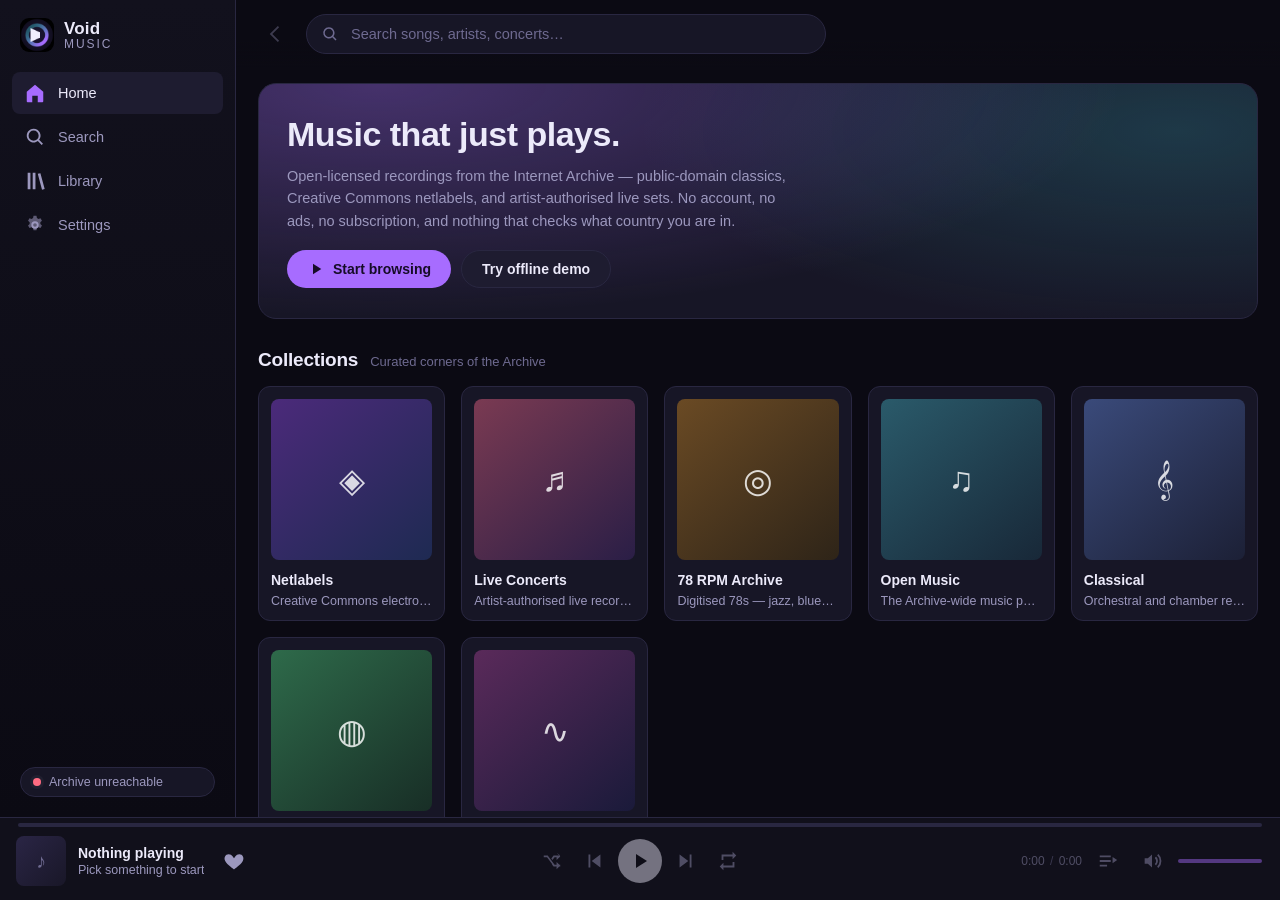
==== commit 2643f5ba: "Add Void Music: offline-first player for open-licensed audio A dependency-free static PWA that strea" ====
--- a/index.html
+++ b/index.html
@@ -1,124 +1,171 @@
 <!DOCTYPE html>
-<html lang="en">
+<html lang="en" dir="ltr">
 <head>
-<meta charset="UTF-8">
-<meta name="viewport" content="width=device-width, initial-scale=1.0, maximum-scale=1.0, user-scalable=no, viewport-fit=cover">
+<meta charset="utf-8">
+<meta name="viewport" content="width=device-width, initial-scale=1, viewport-fit=cover">
+<title>Void Music</title>
+<meta name="description" content="A fast, offline-first music player for open-licensed catalogues. No account, no ads, no region locks.">
+<meta name="theme-color" content="#0b0a13">
+<meta name="color-scheme" content="dark">
+<link rel="manifest" href="manifest.webmanifest">
+<link rel="icon" href="assets/icon-192.png" sizes="192x192" type="image/png">
+<link rel="apple-touch-icon" href="assets/apple-touch-icon.png">
 <meta name="mobile-web-app-capable" content="yes">
 <meta name="apple-mobile-web-app-capable" content="yes">
 <meta name="apple-mobile-web-app-status-bar-style" content="black-translucent">
-<title>Void Arena — 5v5 MOBA</title>
-<link rel="stylesheet" href="style.css?v=37">
+<link rel="stylesheet" href="css/app.css">
 </head>
 <body>
 
-<canvas id="game"></canvas>
+<a class="skip-link" href="#view">Skip to content</a>
 
-<!-- ============ ROTATE-DEVICE LOCK ============ -->
-<div id="rotatePrompt">
-  <div class="rotIcon">📱</div>
-  <p>Void Arena plays in landscape</p>
-  <span>Rotate your device to enter the battlefield</span>
+<div class="app">
+
+  <!-- ── Sidebar (desktop) ───────────────────────────────────────────── -->
+  <aside class="sidebar">
+    <div class="brand">
+      <img src="assets/icon-192.png" alt="" width="34" height="34" class="brand-mark">
+      <div class="brand-text">
+        <strong>Void</strong>
+        <span>Music</span>
+      </div>
+    </div>
+
+    <nav class="nav" aria-label="Main">
+      <a href="#/home"    data-nav="home"    class="nav-item">
+        <svg viewBox="0 0 24 24" aria-hidden="true"><path d="M3 10.5 12 3l9 7.5V21a1 1 0 0 1-1 1h-5v-7H9v7H4a1 1 0 0 1-1-1z"/></svg>
+        <span>Home</span>
+      </a>
+      <a href="#/search"  data-nav="search"  class="nav-item">
+        <svg viewBox="0 0 24 24" aria-hidden="true"><path d="M10.5 3a7.5 7.5 0 1 0 4.55 13.46l4.24 4.25 1.42-1.42-4.25-4.24A7.5 7.5 0 0 0 10.5 3m0 2a5.5 5.5 0 1 1 0 11 5.5 5.5 0 0 1 0-11"/></svg>
+        <span>Search</span>
+      </a>
+      <a href="#/library" data-nav="library" class="nav-item">
+        <svg viewBox="0 0 24 24" aria-hidden="true"><path d="M4 3h3v18H4zm5.5 0h3v18h-3zM15 4.2l2.9-.78 4.66 17.38-2.9.78z"/></svg>
+        <span>Library</span>
+      </a>
+      <a href="#/settings" data-nav="settings" class="nav-item">
+        <svg viewBox="0 0 24 24" aria-hidden="true"><path d="M12 8a4 4 0 1 0 0 8 4 4 0 0 0 0-8m0 2a2 2 0 1 1 0 4 2 2 0 0 1 0-4"/><path d="m10.4 2 -.5 2.4a8 8 0 0 0-1.6.93l-2.3-.8-1.6 2.77 1.8 1.63a8 8 0 0 0 0 1.85l-1.8 1.63 1.6 2.77 2.3-.8q.74.56 1.6.93l.5 2.4h3.2l.5-2.4q.86-.37 1.6-.93l2.3.8 1.6-2.77-1.8-1.63a8 8 0 0 0 0-1.85l1.8-1.63-1.6-2.77-2.3.8a8 8 0 0 0-1.6-.93L13.6 2z" opacity=".55"/></svg>
+        <span>Settings</span>
+      </a>
+    </nav>
+
+    <div class="sidebar-foot">
+      <button class="chip" id="net-chip" type="button" title="Connection status — click for details">
+        <span class="dot" id="net-dot"></span>
+        <span id="net-label">Checking…</span>
+      </button>
+      <button class="btn-ghost install-btn" id="install-btn" hidden type="button">Install app</button>
+    </div>
+  </aside>
+
+  <!-- ── Main column ─────────────────────────────────────────────────── -->
+  <div class="main">
+    <header class="topbar">
+      <div class="topbar-nav">
+        <button class="icon-btn" id="back-btn" type="button" aria-label="Go back">
+          <svg viewBox="0 0 24 24" aria-hidden="true"><path d="M15.4 4.6 14 3.2 5.2 12l8.8 8.8 1.4-1.4L8 12z"/></svg>
+        </button>
+      </div>
+      <form class="search-form" id="search-form" role="search">
+        <svg viewBox="0 0 24 24" aria-hidden="true" class="search-icon"><path d="M10.5 3a7.5 7.5 0 1 0 4.55 13.46l4.24 4.25 1.42-1.42-4.25-4.24A7.5 7.5 0 0 0 10.5 3m0 2a5.5 5.5 0 1 1 0 11 5.5 5.5 0 0 1 0-11"/></svg>
+        <input type="search" id="search-input" placeholder="Search songs, artists, concerts…"
+               autocomplete="off" autocorrect="off" spellcheck="false" aria-label="Search music">
+        <button type="button" class="clear-btn" id="search-clear" hidden aria-label="Clear search">&times;</button>
+      </form>
+      <div class="topbar-end">
+        <button class="icon-btn" id="mini-net" type="button" aria-label="Connection status">
+          <span class="dot" id="net-dot-mini"></span>
+        </button>
+      </div>
+    </header>
+
+    <main id="view" class="view" tabindex="-1"></main>
+  </div>
+
+  <!-- ── Now-playing bar ─────────────────────────────────────────────── -->
+  <footer class="playbar" id="playbar" data-empty="true">
+    <div class="pb-seek">
+      <input type="range" id="seek" min="0" max="1000" value="0" step="1" aria-label="Seek">
+    </div>
+
+    <div class="pb-body">
+      <div class="pb-track">
+        <div class="pb-art" id="pb-art"><span class="art-fallback">♪</span></div>
+        <div class="pb-meta">
+          <div class="pb-title" id="pb-title">Nothing playing</div>
+          <div class="pb-artist" id="pb-artist">Pick something to start</div>
+        </div>
+        <button class="icon-btn like-btn" id="pb-like" type="button" aria-label="Save to Liked" aria-pressed="false">
+          <svg viewBox="0 0 24 24" aria-hidden="true"><path d="M12 21s-7.5-4.9-9.6-9.1C.6 8.3 2.6 4.5 6.2 4.5c2 0 3.3 1.1 4 2.1l1.8 2.3 1.8-2.3c.7-1 2-2.1 4-2.1 3.6 0 5.6 3.8 3.8 7.4C19.5 16.1 12 21 12 21"/></svg>
+        </button>
+      </div>
+
+      <div class="pb-controls">
+        <button class="icon-btn" id="btn-shuffle" type="button" aria-label="Shuffle" aria-pressed="false">
+          <svg viewBox="0 0 24 24" aria-hidden="true"><path d="M17 3l4 4-4 4V8h-2.2l-2.3 3-1.2-1.6L13.7 6H21V6zM3 6h4.3l7.5 10H21v2h-6.9L6.6 8H3zM17 13l4 4-4 4v-3h-3.3l-1.7-2.3 1.2-1.6L14.8 16H17z"/></svg>
+        </button>
+        <button class="icon-btn" id="btn-prev" type="button" aria-label="Previous track">
+          <svg viewBox="0 0 24 24" aria-hidden="true"><path d="M6 5h2v14H6zm3.5 7L19 5v14z"/></svg>
+        </button>
+        <button class="play-btn" id="btn-play" type="button" aria-label="Play">
+          <svg viewBox="0 0 24 24" class="i-play" aria-hidden="true"><path d="M8 5.1v13.8L19 12z"/></svg>
+          <svg viewBox="0 0 24 24" class="i-pause" aria-hidden="true"><path d="M7 5h3.2v14H7zm6.8 0H17v14h-3.2z"/></svg>
+          <svg viewBox="0 0 24 24" class="i-load" aria-hidden="true"><path d="M12 3a9 9 0 1 0 9 9h-2.5A6.5 6.5 0 1 1 12 5.5z"/></svg>
+        </button>
+        <button class="icon-btn" id="btn-next" type="button" aria-label="Next track">
+          <svg viewBox="0 0 24 24" aria-hidden="true"><path d="M16 5h2v14h-2zM5 5l9.5 7L5 19z"/></svg>
+        </button>
+        <button class="icon-btn" id="btn-repeat" type="button" aria-label="Repeat off" data-mode="off">
+          <svg viewBox="0 0 24 24" aria-hidden="true"><path d="M7 7h10v3l4-4-4-4v3H5v6h2zm10 10H7v-3l-4 4 4 4v-3h12v-6h-2z"/></svg>
+          <span class="repeat-one" aria-hidden="true">1</span>
+        </button>
+      </div>
+
+      <div class="pb-extras">
+        <span class="pb-time"><span id="t-cur">0:00</span> <i>/</i> <span id="t-dur">0:00</span></span>
+        <button class="icon-btn" id="btn-queue" type="button" aria-label="Queue">
+          <svg viewBox="0 0 24 24" aria-hidden="true"><path d="M3 6h12v2H3zm0 5h12v2H3zm0 5h8v2H3zm14-8.5 5 3.5-5 3.5z"/></svg>
+        </button>
+        <div class="vol">
+          <button class="icon-btn" id="btn-mute" type="button" aria-label="Mute">
+            <svg viewBox="0 0 24 24" aria-hidden="true"><path d="M4 9h3.5L12 4.8v14.4L7.5 15H4z"/><path id="vol-waves" d="M15 8.6a4.6 4.6 0 0 1 0 6.8l1.4 1.4a6.6 6.6 0 0 0 0-9.6zm2.6-2.8a8.5 8.5 0 0 1 0 12.4l1.4 1.4a10.5 10.5 0 0 0 0-15.2z"/></svg>
+          </button>
+          <input type="range" id="vol" min="0" max="100" value="100" aria-label="Volume">
+        </div>
+      </div>
+    </div>
+  </footer>
+
+  <!-- ── Mobile tab bar ──────────────────────────────────────────────── -->
+  <nav class="tabbar" aria-label="Main">
+    <a href="#/home"     data-nav="home"     class="tab"><svg viewBox="0 0 24 24" aria-hidden="true"><path d="M3 10.5 12 3l9 7.5V21a1 1 0 0 1-1 1h-5v-7H9v7H4a1 1 0 0 1-1-1z"/></svg><span>Home</span></a>
+    <a href="#/search"   data-nav="search"   class="tab"><svg viewBox="0 0 24 24" aria-hidden="true"><path d="M10.5 3a7.5 7.5 0 1 0 4.55 13.46l4.24 4.25 1.42-1.42-4.25-4.24A7.5 7.5 0 0 0 10.5 3m0 2a5.5 5.5 0 1 1 0 11 5.5 5.5 0 0 1 0-11"/></svg><span>Search</span></a>
+    <a href="#/library"  data-nav="library"  class="tab"><svg viewBox="0 0 24 24" aria-hidden="true"><path d="M4 3h3v18H4zm5.5 0h3v18h-3zM15 4.2l2.9-.78 4.66 17.38-2.9.78z"/></svg><span>Library</span></a>
+    <a href="#/settings" data-nav="settings" class="tab"><svg viewBox="0 0 24 24" aria-hidden="true"><path d="M12 8a4 4 0 1 0 0 8 4 4 0 0 0 0-8m0 2a2 2 0 1 1 0 4 2 2 0 0 1 0-4"/><path d="m10.4 2 -.5 2.4a8 8 0 0 0-1.6.93l-2.3-.8-1.6 2.77 1.8 1.63a8 8 0 0 0 0 1.85l-1.8 1.63 1.6 2.77 2.3-.8q.74.56 1.6.93l.5 2.4h3.2l.5-2.4q.86-.37 1.6-.93l2.3.8 1.6-2.77-1.8-1.63a8 8 0 0 0 0-1.85l1.8-1.63-1.6-2.77-2.3.8a8 8 0 0 0-1.6-.93L13.6 2z" opacity=".55"/></svg><span>Settings</span></a>
+  </nav>
+
+  <!-- ── Queue drawer ────────────────────────────────────────────────── -->
+  <div class="drawer" id="queue-drawer" hidden>
+    <div class="drawer-head">
+      <h2>Queue</h2>
+      <div class="drawer-actions">
+        <button class="btn-ghost" id="queue-clear" type="button">Clear</button>
+        <button class="icon-btn" id="queue-close" type="button" aria-label="Close queue">&times;</button>
+      </div>
+    </div>
+    <div class="drawer-body" id="queue-list"></div>
+  </div>
+  <div class="scrim" id="scrim" hidden></div>
 </div>
 
-<!-- ============ HERO SELECT ============ -->
-<div id="select">
-  <div class="selBox">
-    <h1 class="logo">VOID <span>ARENA</span></h1>
-    <p class="tagline">5v5 lane battle · destroy the enemy Void Core</p>
-    <div id="heroGrid"></div>
-    <div id="selInfo"></div>
-    <button id="btnStart">ENTER THE ARENA</button>
-    <p class="hint">Mobile: joystick + tap/drag skill buttons &nbsp;·&nbsp; Desktop: WASD move, 1/2/3 skills (aim with mouse), Space attack, B recall, F quick-buy, P shop, Tab score</p>
-    <a href="3d.html" class="try3dLink">🧊 Try the new 3D Mode (Beta) →</a>
-  </div>
-</div>
+<div class="toasts" id="toasts" aria-live="polite" role="status"></div>
 
-<!-- ============ IN-GAME HUD ============ -->
-<div id="lowHp"></div>
-<div id="hud">
-
-  <div id="topbar">
-    <span class="tKills blue"><i></i><b id="topBlue">0</b></span>
-    <span id="topTimer">0:00</span>
-    <span class="tKills red"><b id="topRed">0</b><i></i></span>
-  </div>
-
-  <div id="statsMini">
-    <span class="gold">◆ <b id="goldVal">0</b></span>
-    <span class="kda"><b id="kdaVal">0/0/0</b></span>
-    <span class="cs">CS <b id="csVal">0</b></span>
-  </div>
-
-  <canvas id="minimap" width="160" height="160"></canvas>
-
-  <div id="announce"></div>
-  <div id="killfeed"></div>
-
-  <!-- portrait + bars -->
-  <div id="portrait">
-    <div class="portWrap">
-      <canvas id="portGlyph" width="64" height="64"></canvas>
-      <span id="lvlBadge">1</span>
-    </div>
-    <div class="bars">
-      <div class="bar hp"><div id="hpFill"></div></div>
-      <div class="bar mp"><div id="mpFill"></div></div>
-      <div class="bar xp"><div id="xpFill"></div></div>
-    </div>
-    <div id="itemsRow"></div>
-  </div>
-
-  <!-- joystick -->
-  <div id="joyZone">
-    <div id="joyBase"><div id="joyKnob"></div></div>
-  </div>
-
-  <!-- quick-buy lives under the minimap, MLBB style -->
-  <div id="btnBuy" class="miniBtn buy"></div>
-
-  <!-- action cluster: skills arc around the attack button -->
-  <div id="actions">
-    <div class="miniRow">
-      <div id="btnRecall" class="miniBtn">⌂</div>
-      <div id="btnShop" class="miniBtn">🛒</div>
-      <div id="btnScore" class="miniBtn">☰</div>
-    </div>
-    <div id="skills"></div>
-    <div id="btnAttack"><span>⚔</span></div>
-  </div>
-
-  <!-- shop -->
-  <div id="shopPanel">
-    <div class="shopHead">
-      <h3>Armory</h3><span id="shopGold"></span><button id="btnCloseShop">✕</button>
-    </div>
-    <div id="shopGrid"></div>
-  </div>
-
-  <div id="scoreboard"></div>
-
-  <div id="deathOverlay">
-    <div>
-      <h2>SLAIN</h2>
-      <p>Respawn in <b id="deathTimer">5</b></p>
-    </div>
-  </div>
-
-</div>
-
-<!-- ============ END SCREEN ============ -->
-<div id="end">
-  <h1 id="endTitle">VICTORY</h1>
-  <p id="endSub"></p>
-  <div id="endStats"></div>
-  <button id="btnRestart">PLAY AGAIN</button>
-</div>
-
-<script src="js/data.js?v=37"></script>
-<script src="js/entities.js?v=37"></script>
-<script src="js/ai.js?v=37"></script>
-<script src="js/ui.js?v=37"></script>
-<script src="js/game.js?v=37"></script>
-<script src="js/main.js?v=37"></script>
+<script type="module" src="js/main.js"></script>
+<noscript>
+  <p style="padding:2rem;color:#e8e6f5;font:16px system-ui">
+    Void Music needs JavaScript to play audio. Please enable it.
+  </p>
+</noscript>
 </body>
 </html>
--- a/css/app.css
+++ b/css/app.css
@@ -0,0 +1,694 @@
+/* Void Music — app styles.
+   Self-contained on purpose: no CDN fonts, no external stylesheets, nothing
+   that can be geo-blocked. System font stack only. */
+
+:root {
+  --bg:        #0b0a13;
+  --bg-2:      #12111d;
+  --panel:     #171626;
+  --panel-2:   #1e1c30;
+  --line:      #292741;
+  --text:      #eceafa;
+  --muted:     #9c98be;
+  --muted-2:   #6e6a90;
+  --accent:    #a76cff;
+  --accent-2:  #3cd6e0;
+  --accent-ink:#160c28;
+  --danger:    #ff6b81;
+  --ok:        #4ade80;
+  --warn:      #fbbf24;
+
+  --r-sm: 8px;
+  --r-md: 12px;
+  --r-lg: 18px;
+
+  --playbar-h: 92px;
+  --tabbar-h: 0px;
+
+  --shadow: 0 18px 50px -12px rgba(0, 0, 0, .75);
+  --font: -apple-system, BlinkMacSystemFont, "Segoe UI", Roboto, "Helvetica Neue",
+          "Noto Sans", "Noto Sans Arabic", Arial, sans-serif;
+}
+
+* { box-sizing: border-box; }
+
+html, body {
+  margin: 0;
+  height: 100%;
+  background: var(--bg);
+  color: var(--text);
+  font-family: var(--font);
+  -webkit-font-smoothing: antialiased;
+  overscroll-behavior-y: none;
+}
+
+body { overflow: hidden; }
+
+a { color: inherit; text-decoration: none; }
+button { font: inherit; color: inherit; }
+h1, h2, h3, h4 { margin: 0; line-height: 1.2; }
+svg { width: 22px; height: 22px; fill: currentColor; display: block; }
+
+:focus-visible {
+  outline: 2px solid var(--accent);
+  outline-offset: 2px;
+  border-radius: 4px;
+}
+
+.skip-link {
+  position: fixed; top: -60px; left: 12px; z-index: 999;
+  background: var(--accent); color: var(--accent-ink);
+  padding: 10px 16px; border-radius: 0 0 var(--r-sm) var(--r-sm);
+  transition: top .15s;
+}
+.skip-link:focus { top: 0; }
+
+/* ── App frame ─────────────────────────────────────────────────────── */
+
+.app {
+  height: 100%;
+  display: grid;
+  grid-template-columns: 236px 1fr;
+  grid-template-rows: 1fr auto;
+  grid-template-areas: "sidebar main" "playbar playbar";
+}
+
+.sidebar {
+  grid-area: sidebar;
+  background: linear-gradient(180deg, var(--bg-2), var(--bg));
+  border-right: 1px solid var(--line);
+  display: flex;
+  flex-direction: column;
+  padding: 18px 12px 12px;
+  min-height: 0;
+}
+
+.brand { display: flex; align-items: center; gap: 10px; padding: 0 8px 20px; }
+.brand-mark { border-radius: 9px; }
+.brand-text { display: flex; flex-direction: column; line-height: 1.05; }
+.brand-text strong { font-size: 17px; letter-spacing: .2px; }
+.brand-text span { font-size: 12px; color: var(--muted); letter-spacing: .16em; text-transform: uppercase; }
+
+.nav { display: flex; flex-direction: column; gap: 2px; }
+.nav-item {
+  display: flex; align-items: center; gap: 12px;
+  padding: 10px 12px; border-radius: var(--r-sm);
+  color: var(--muted); font-size: 14.5px; font-weight: 500;
+  transition: background .14s, color .14s;
+}
+.nav-item:hover { background: var(--panel); color: var(--text); }
+.nav-item.active { background: var(--panel-2); color: var(--text); }
+.nav-item.active svg { color: var(--accent); }
+
+.sidebar-foot { margin-top: auto; display: flex; flex-direction: column; gap: 8px; padding: 8px; }
+
+.chip {
+  display: inline-flex; align-items: center; gap: 8px;
+  background: var(--panel); border: 1px solid var(--line);
+  border-radius: 999px; padding: 7px 12px;
+  font-size: 12.5px; color: var(--muted); cursor: pointer;
+  transition: border-color .14s, color .14s;
+}
+.chip:hover { border-color: var(--accent); color: var(--text); }
+
+.dot {
+  width: 8px; height: 8px; border-radius: 50%;
+  background: var(--muted-2); flex: none;
+  box-shadow: 0 0 0 3px rgba(255, 255, 255, .04);
+}
+.dot[data-state="ok"]      { background: var(--ok); }
+.dot[data-state="slow"]    { background: var(--warn); }
+.dot[data-state="blocked"] { background: var(--danger); }
+.dot[data-state="offline"] { background: var(--danger); }
+.dot[data-state="probing"] { background: var(--muted-2); animation: pulse 1.1s ease-in-out infinite; }
+@keyframes pulse { 50% { opacity: .3; } }
+
+.btn-ghost {
+  background: transparent; border: 1px solid var(--line);
+  border-radius: var(--r-sm); padding: 8px 12px;
+  font-size: 13px; cursor: pointer; color: var(--muted);
+  transition: border-color .14s, color .14s, background .14s;
+}
+.btn-ghost:hover { border-color: var(--accent); color: var(--text); background: var(--panel); }
+
+.install-btn { border-color: var(--accent); color: var(--text); }
+
+/* ── Main column ───────────────────────────────────────────────────── */
+
+.main { grid-area: main; display: flex; flex-direction: column; min-width: 0; min-height: 0; }
+
+.topbar {
+  display: flex; align-items: center; gap: 12px;
+  padding: 14px 22px;
+  border-bottom: 1px solid transparent;
+  background: linear-gradient(180deg, var(--bg) 60%, transparent);
+  position: sticky; top: 0; z-index: 5;
+}
+.topbar-nav { display: flex; gap: 4px; }
+.topbar-end { margin-left: auto; display: none; }
+
+.icon-btn {
+  display: grid; place-items: center;
+  width: 36px; height: 36px;
+  background: transparent; border: 0; border-radius: 50%;
+  color: var(--muted); cursor: pointer;
+  transition: background .14s, color .14s, transform .1s;
+}
+.icon-btn:hover { background: var(--panel-2); color: var(--text); }
+.icon-btn:active { transform: scale(.93); }
+.icon-btn[aria-pressed="true"] { color: var(--accent); }
+.icon-btn:disabled { opacity: .35; cursor: default; }
+.icon-btn:disabled:hover { background: transparent; color: var(--muted); }
+
+.search-form {
+  flex: 1; max-width: 520px;
+  display: flex; align-items: center; gap: 10px;
+  background: var(--panel); border: 1px solid var(--line);
+  border-radius: 999px; padding: 0 14px; height: 40px;
+  transition: border-color .14s, background .14s;
+}
+.search-form:focus-within { border-color: var(--accent); background: var(--panel-2); }
+.search-icon { width: 18px; height: 18px; color: var(--muted-2); flex: none; }
+.search-form input {
+  flex: 1; min-width: 0; background: none; border: 0; outline: 0;
+  color: var(--text); font-size: 14.5px; height: 100%;
+}
+.search-form input::placeholder { color: var(--muted-2); }
+.search-form input::-webkit-search-cancel-button { display: none; }
+.clear-btn {
+  background: none; border: 0; color: var(--muted); cursor: pointer;
+  font-size: 20px; line-height: 1; padding: 0 2px;
+}
+
+.view {
+  flex: 1; overflow-y: auto; overflow-x: hidden;
+  padding: 6px 22px 28px;
+  scrollbar-width: thin;
+  scrollbar-color: var(--line) transparent;
+}
+.view::-webkit-scrollbar { width: 10px; }
+.view::-webkit-scrollbar-thumb { background: var(--line); border-radius: 99px; border: 3px solid var(--bg); }
+.view:focus { outline: none; }
+
+/* ── Sections & headings ───────────────────────────────────────────── */
+
+.hero {
+  border-radius: var(--r-lg);
+  padding: 30px 28px;
+  margin: 8px 0 26px;
+  background:
+    radial-gradient(120% 160% at 12% 0%, rgba(167, 108, 255, .32), transparent 62%),
+    radial-gradient(90% 140% at 92% 20%, rgba(60, 214, 224, .18), transparent 60%),
+    var(--panel);
+  border: 1px solid var(--line);
+}
+.hero h1 { font-size: clamp(24px, 3.4vw, 34px); letter-spacing: -.5px; }
+.hero p { margin: 10px 0 0; color: var(--muted); max-width: 62ch; font-size: 14.5px; line-height: 1.55; }
+.hero-actions { display: flex; flex-wrap: wrap; gap: 10px; margin-top: 18px; }
+
+.btn {
+  display: inline-flex; align-items: center; gap: 8px;
+  background: var(--accent); color: var(--accent-ink);
+  border: 0; border-radius: 999px; padding: 10px 20px;
+  font-size: 14px; font-weight: 650; cursor: pointer;
+  transition: filter .14s, transform .1s;
+}
+.btn:hover { filter: brightness(1.09); }
+.btn:active { transform: scale(.97); }
+.btn.secondary { background: var(--panel-2); color: var(--text); border: 1px solid var(--line); }
+.btn.secondary:hover { border-color: var(--accent); }
+.btn svg { width: 18px; height: 18px; }
+
+.section { margin-bottom: 30px; }
+.section-head {
+  display: flex; align-items: baseline; gap: 12px;
+  margin: 0 0 14px;
+}
+.section-head h2 { font-size: 19px; letter-spacing: -.2px; }
+.section-head .sub { color: var(--muted-2); font-size: 13px; }
+.section-head .more { margin-left: auto; font-size: 13px; color: var(--muted); cursor: pointer; background: none; border: 0; }
+.section-head .more:hover { color: var(--accent); }
+
+/* ── Card grid ─────────────────────────────────────────────────────── */
+
+.grid {
+  display: grid;
+  grid-template-columns: repeat(auto-fill, minmax(158px, 1fr));
+  gap: 16px;
+}
+
+.card {
+  background: var(--panel);
+  border: 1px solid var(--line);
+  border-radius: var(--r-md);
+  padding: 12px;
+  cursor: pointer;
+  text-align: left;
+  transition: background .16s, transform .16s, border-color .16s;
+  min-width: 0;
+}
+.card:hover { background: var(--panel-2); transform: translateY(-3px); border-color: #37345a; }
+
+.art {
+  position: relative;
+  aspect-ratio: 1;
+  border-radius: var(--r-sm);
+  overflow: hidden;
+  background: linear-gradient(135deg, #2a2545, #191728);
+  display: grid; place-items: center;
+  margin-bottom: 11px;
+}
+.art img { width: 100%; height: 100%; object-fit: cover; display: block; }
+.art .art-fallback { font-size: 30px; color: var(--muted-2); }
+
+.card-title {
+  font-size: 14px; font-weight: 600; line-height: 1.35;
+  display: -webkit-box; -webkit-line-clamp: 2; line-clamp: 2;
+  -webkit-box-orient: vertical; overflow: hidden;
+}
+.card-sub {
+  font-size: 12.5px; color: var(--muted); margin-top: 4px;
+  white-space: nowrap; overflow: hidden; text-overflow: ellipsis;
+}
+
+.collection-card .art { background: linear-gradient(140deg, var(--c1, #3a2a6a), var(--c2, #1b2a4a)); }
+.collection-card .art .art-fallback { font-size: 34px; color: rgba(255, 255, 255, .82); }
+
+/* ── Track list ────────────────────────────────────────────────────── */
+
+.tracks { display: flex; flex-direction: column; }
+
+.track {
+  display: grid;
+  /* idx · art · main · badges · duration · actions */
+  grid-template-columns: 34px 40px minmax(0, 1fr) auto auto auto;
+  align-items: center; gap: 12px;
+  padding: 8px 10px;
+  border-radius: var(--r-sm);
+  cursor: pointer;
+  transition: background .12s;
+  min-width: 0;
+}
+.track:hover { background: var(--panel); }
+.track.playing { background: linear-gradient(90deg, rgba(167, 108, 255, .16), transparent 70%); }
+.track.playing .track-title { color: var(--accent); }
+
+.track-idx {
+  font-size: 13px; color: var(--muted-2);
+  text-align: right; font-variant-numeric: tabular-nums;
+}
+.track:hover .track-idx { color: var(--text); }
+
+.track-art {
+  width: 40px; height: 40px; border-radius: 6px;
+  background: linear-gradient(135deg, #2a2545, #191728);
+  display: grid; place-items: center; overflow: hidden; flex: none;
+}
+.track-art img { width: 100%; height: 100%; object-fit: cover; }
+.track-art span { font-size: 15px; color: var(--muted-2); }
+
+.track-main { min-width: 0; }
+.track-title {
+  font-size: 14.5px; font-weight: 550;
+  white-space: nowrap; overflow: hidden; text-overflow: ellipsis;
+}
+.track-sub {
+  font-size: 12.5px; color: var(--muted); margin-top: 2px;
+  white-space: nowrap; overflow: hidden; text-overflow: ellipsis;
+}
+
+.track-badges { display: flex; gap: 6px; align-items: center; }
+.badge {
+  font-size: 10.5px; letter-spacing: .04em; text-transform: uppercase;
+  padding: 3px 7px; border-radius: 5px;
+  background: var(--panel-2); color: var(--muted); border: 1px solid var(--line);
+}
+.badge.offline { color: var(--accent-2); border-color: rgba(60, 214, 224, .35); }
+.badge.local   { color: var(--accent); border-color: rgba(167, 108, 255, .35); }
+
+.track-dur { font-size: 13px; color: var(--muted); font-variant-numeric: tabular-nums; }
+.track-actions { display: flex; gap: 2px; opacity: 0; transition: opacity .12s; }
+.track:hover .track-actions, .track:focus-within .track-actions { opacity: 1; }
+.track-actions .icon-btn { width: 32px; height: 32px; }
+.track-actions .icon-btn svg { width: 18px; height: 18px; }
+
+/* ── Item (album) header ───────────────────────────────────────────── */
+
+.item-head {
+  display: flex; gap: 24px; align-items: flex-end;
+  padding: 14px 0 26px; flex-wrap: wrap;
+}
+.item-art {
+  width: 196px; height: 196px; border-radius: var(--r-md);
+  overflow: hidden; flex: none; box-shadow: var(--shadow);
+  background: linear-gradient(135deg, #2a2545, #191728);
+  display: grid; place-items: center;
+}
+.item-art img { width: 100%; height: 100%; object-fit: cover; }
+.item-art span { font-size: 54px; color: var(--muted-2); }
+.item-info { min-width: 0; flex: 1; }
+.item-kicker { font-size: 12px; text-transform: uppercase; letter-spacing: .14em; color: var(--muted-2); }
+.item-info h1 { font-size: clamp(22px, 3.6vw, 38px); margin: 8px 0; letter-spacing: -.6px; }
+.item-meta { color: var(--muted); font-size: 14px; }
+.item-actions { display: flex; gap: 10px; margin-top: 18px; flex-wrap: wrap; }
+
+/* ── States ────────────────────────────────────────────────────────── */
+
+.empty {
+  text-align: center; padding: 56px 20px; color: var(--muted);
+  max-width: 460px; margin: 0 auto;
+}
+.empty .emoji { font-size: 40px; display: block; margin-bottom: 14px; opacity: .85; }
+.empty h3 { font-size: 17px; color: var(--text); margin-bottom: 8px; }
+.empty p { font-size: 14px; line-height: 1.6; margin: 0 0 18px; }
+
+.error-box {
+  border: 1px solid rgba(255, 107, 129, .35);
+  background: rgba(255, 107, 129, .07);
+  border-radius: var(--r-md); padding: 18px 20px; margin: 14px 0;
+}
+.error-box h3 { font-size: 15px; margin-bottom: 6px; color: var(--danger); }
+.error-box p { margin: 0 0 12px; font-size: 13.5px; color: var(--muted); line-height: 1.6; }
+.error-box code {
+  font-size: 12px; background: var(--panel); padding: 2px 6px;
+  border-radius: 4px; color: var(--muted);
+}
+
+.skeleton {
+  background: linear-gradient(90deg, var(--panel) 25%, var(--panel-2) 37%, var(--panel) 63%);
+  background-size: 400% 100%;
+  animation: shimmer 1.3s linear infinite;
+  border-radius: var(--r-sm);
+}
+@keyframes shimmer { from { background-position: 100% 0; } to { background-position: -100% 0; } }
+.sk-card { height: 0; padding-bottom: 100%; margin-bottom: 11px; }
+.sk-line { height: 11px; margin-top: 8px; }
+.sk-line.short { width: 58%; }
+
+.loading-row { display: flex; align-items: center; gap: 10px; color: var(--muted); font-size: 13.5px; padding: 12px 2px; }
+.spinner {
+  width: 15px; height: 15px; flex: none;
+  border: 2px solid var(--line); border-top-color: var(--accent);
+  border-radius: 50%; animation: spin .7s linear infinite;
+}
+@keyframes spin { to { transform: rotate(360deg); } }
+
+/* ── Settings ──────────────────────────────────────────────────────── */
+
+.panel {
+  background: var(--panel); border: 1px solid var(--line);
+  border-radius: var(--r-md); padding: 18px 20px; margin-bottom: 16px;
+}
+.panel h2 { font-size: 16px; margin-bottom: 4px; }
+.panel > p { color: var(--muted); font-size: 13.5px; line-height: 1.6; margin: 0 0 14px; }
+
+.row {
+  display: flex; align-items: center; gap: 14px;
+  padding: 12px 0; border-top: 1px solid var(--line);
+  flex-wrap: wrap;
+}
+.row:first-of-type { border-top: 0; }
+.row-main { flex: 1; min-width: 200px; }
+.row-main strong { font-size: 14px; font-weight: 600; display: block; }
+.row-main span { font-size: 12.5px; color: var(--muted); display: block; margin-top: 3px; line-height: 1.5; }
+
+.switch { position: relative; width: 44px; height: 25px; flex: none; }
+.switch input { position: absolute; opacity: 0; width: 100%; height: 100%; margin: 0; cursor: pointer; }
+.switch .slider {
+  position: absolute; inset: 0; border-radius: 999px;
+  background: var(--panel-2); border: 1px solid var(--line);
+  transition: background .16s, border-color .16s; pointer-events: none;
+}
+.switch .slider::before {
+  content: ""; position: absolute; top: 3px; left: 3px;
+  width: 17px; height: 17px; border-radius: 50%;
+  background: var(--muted); transition: transform .16s, background .16s;
+}
+.switch input:checked + .slider { background: rgba(167, 108, 255, .3); border-color: var(--accent); }
+.switch input:checked + .slider::before { transform: translateX(19px); background: var(--accent); }
+.switch input:focus-visible + .slider { outline: 2px solid var(--accent); outline-offset: 2px; }
+
+select, input[type="text"], input[type="url"] {
+  background: var(--panel-2); color: var(--text);
+  border: 1px solid var(--line); border-radius: var(--r-sm);
+  padding: 8px 11px; font-size: 13.5px; outline: 0; font-family: inherit;
+}
+select:focus, input[type="text"]:focus { border-color: var(--accent); }
+
+.stat-grid { display: grid; grid-template-columns: repeat(auto-fit, minmax(130px, 1fr)); gap: 12px; }
+.stat { background: var(--panel-2); border-radius: var(--r-sm); padding: 13px 15px; }
+.stat b { display: block; font-size: 20px; font-variant-numeric: tabular-nums; }
+.stat span { font-size: 12px; color: var(--muted); }
+
+.diag-log {
+  font-family: ui-monospace, "SF Mono", Menlo, Consolas, monospace;
+  font-size: 11.5px; line-height: 1.65;
+  background: var(--bg); border: 1px solid var(--line); border-radius: var(--r-sm);
+  padding: 12px; max-height: 230px; overflow: auto; color: var(--muted);
+  white-space: pre-wrap; word-break: break-word;
+}
+.diag-log .lvl-err  { color: var(--danger); }
+.diag-log .lvl-warn { color: var(--warn); }
+.diag-log .lvl-ok   { color: var(--ok); }
+
+/* ── Play bar ──────────────────────────────────────────────────────── */
+
+.playbar {
+  grid-area: playbar;
+  background: rgba(18, 17, 29, .96);
+  backdrop-filter: blur(18px);
+  border-top: 1px solid var(--line);
+  padding-bottom: env(safe-area-inset-bottom);
+}
+.playbar[data-empty="true"] .pb-controls,
+.playbar[data-empty="true"] .pb-extras { opacity: .45; pointer-events: none; }
+
+.pb-seek { padding: 0 16px; height: 14px; display: flex; align-items: center; }
+
+input[type="range"] {
+  -webkit-appearance: none; appearance: none;
+  width: 100%; height: 4px; border-radius: 99px;
+  background: var(--line); outline: 0; cursor: pointer;
+  background-image: linear-gradient(var(--accent), var(--accent));
+  background-repeat: no-repeat;
+  background-size: var(--fill, 0%) 100%;
+}
+input[type="range"]::-webkit-slider-thumb {
+  -webkit-appearance: none; appearance: none;
+  width: 12px; height: 12px; border-radius: 50%;
+  background: var(--text); border: 0; cursor: pointer;
+  opacity: 0; transition: opacity .14s;
+}
+input[type="range"]:hover::-webkit-slider-thumb,
+input[type="range"]:focus-visible::-webkit-slider-thumb { opacity: 1; }
+input[type="range"]::-moz-range-thumb {
+  width: 12px; height: 12px; border-radius: 50%;
+  background: var(--text); border: 0; cursor: pointer;
+}
+input[type="range"]::-moz-range-progress { background: var(--accent); height: 4px; border-radius: 99px; }
+
+.pb-body {
+  display: grid;
+  grid-template-columns: minmax(0, 1fr) auto minmax(0, 1fr);
+  align-items: center; gap: 16px;
+  padding: 4px 16px 14px;
+}
+
+.pb-track { display: flex; align-items: center; gap: 12px; min-width: 0; }
+.pb-art {
+  width: 50px; height: 50px; border-radius: var(--r-sm); flex: none;
+  background: linear-gradient(135deg, #2a2545, #191728);
+  display: grid; place-items: center; overflow: hidden;
+}
+.pb-art img { width: 100%; height: 100%; object-fit: cover; }
+.pb-art .art-fallback { font-size: 20px; color: var(--muted-2); }
+.pb-meta { min-width: 0; }
+.pb-title { font-size: 14px; font-weight: 600; white-space: nowrap; overflow: hidden; text-overflow: ellipsis; }
+.pb-artist { font-size: 12.5px; color: var(--muted); white-space: nowrap; overflow: hidden; text-overflow: ellipsis; margin-top: 2px; }
+.like-btn[aria-pressed="true"] { color: var(--accent); }
+
+.pb-controls { display: flex; align-items: center; gap: 6px; }
+
+.play-btn {
+  width: 44px; height: 44px; border-radius: 50%;
+  background: var(--text); color: var(--bg);
+  border: 0; cursor: pointer; display: grid; place-items: center;
+  transition: transform .1s, filter .14s;
+}
+.play-btn:hover { filter: brightness(.92); transform: scale(1.05); }
+.play-btn:active { transform: scale(.96); }
+.play-btn svg { width: 24px; height: 24px; }
+.play-btn .i-pause, .play-btn .i-load { display: none; }
+.playbar[data-state="playing"] .i-play  { display: none; }
+.playbar[data-state="playing"] .i-pause { display: block; }
+.playbar[data-state="loading"] .i-play  { display: none; }
+.playbar[data-state="loading"] .i-load  { display: block; animation: spin .8s linear infinite; }
+
+#btn-repeat { position: relative; }
+#btn-repeat[data-mode="off"] { color: var(--muted); }
+#btn-repeat[data-mode="all"], #btn-repeat[data-mode="one"] { color: var(--accent); }
+.repeat-one {
+  position: absolute; bottom: 3px; right: 5px;
+  font-size: 9px; font-weight: 800; background: var(--bg-2);
+  border-radius: 3px; padding: 0 2px; display: none;
+}
+#btn-repeat[data-mode="one"] .repeat-one { display: block; }
+
+.pb-extras { display: flex; align-items: center; gap: 8px; justify-content: flex-end; }
+.pb-time { font-size: 12px; color: var(--muted); font-variant-numeric: tabular-nums; white-space: nowrap; }
+.pb-time i { color: var(--muted-2); font-style: normal; margin: 0 2px; }
+.vol { display: flex; align-items: center; gap: 6px; }
+.vol input { width: 84px; }
+
+/* ── Queue drawer ──────────────────────────────────────────────────── */
+
+/* `display` on these would otherwise defeat the `hidden` attribute. */
+[hidden] { display: none !important; }
+
+.drawer {
+  position: fixed; top: 0; right: 0; bottom: 0;
+  width: min(380px, 88vw); z-index: 40;
+  background: var(--bg-2); border-left: 1px solid var(--line);
+  display: flex; flex-direction: column;
+  box-shadow: var(--shadow);
+  animation: slide-in .2s ease;
+}
+@keyframes slide-in { from { transform: translateX(100%); } }
+.drawer-head {
+  display: flex; align-items: center; gap: 10px;
+  padding: 18px 18px 12px; border-bottom: 1px solid var(--line);
+}
+.drawer-head h2 { font-size: 17px; }
+.drawer-actions { margin-left: auto; display: flex; align-items: center; gap: 6px; }
+.drawer-body { flex: 1; overflow-y: auto; padding: 10px; }
+.drawer-body .track { grid-template-columns: 34px 1fr auto; }
+.drawer-body .track-art { display: none; }
+
+.scrim { position: fixed; inset: 0; background: rgba(0, 0, 0, .5); z-index: 39; }
+
+/* ── Modal ─────────────────────────────────────────────────────────── */
+
+.modal {
+  position: fixed; z-index: 50;
+  top: 50%; left: 50%; transform: translate(-50%, -50%);
+  width: min(420px, 92vw); max-height: 80vh;
+  background: var(--bg-2); border: 1px solid var(--line);
+  border-radius: var(--r-lg); box-shadow: var(--shadow);
+  display: flex; flex-direction: column;
+  animation: modal-in .18s ease;
+}
+@keyframes modal-in { from { opacity: 0; transform: translate(-50%, -46%); } }
+
+.modal-head {
+  display: flex; align-items: center; gap: 10px;
+  padding: 16px 16px 12px; border-bottom: 1px solid var(--line);
+}
+.modal-head h2 { font-size: 15.5px; flex: 1; }
+
+.modal-list { flex: 1; overflow-y: auto; padding: 8px; min-height: 0; }
+.modal-row {
+  display: flex; align-items: baseline; gap: 10px; width: 100%;
+  background: none; border: 0; text-align: left; cursor: pointer;
+  padding: 11px 12px; border-radius: var(--r-sm);
+  transition: background .12s;
+}
+.modal-row:hover { background: var(--panel); }
+.modal-row strong { font-size: 14px; font-weight: 600; flex: 1; }
+.modal-row span { font-size: 12px; color: var(--muted); }
+.modal-hint { color: var(--muted); font-size: 13.5px; padding: 14px 12px; margin: 0; text-align: center; }
+
+.modal-foot {
+  display: flex; gap: 8px; padding: 12px 16px 16px;
+  border-top: 1px solid var(--line);
+}
+.modal-foot input { flex: 1; min-width: 0; }
+
+/* ── Toasts ────────────────────────────────────────────────────────── */
+
+.toasts {
+  position: fixed; z-index: 60;
+  left: 50%; transform: translateX(-50%);
+  bottom: calc(var(--playbar-h) + var(--tabbar-h) + 18px);
+  display: flex; flex-direction: column; gap: 8px;
+  align-items: center; pointer-events: none;
+  width: max-content; max-width: min(92vw, 460px);
+}
+.toast {
+  background: var(--panel-2); border: 1px solid var(--line);
+  border-radius: 999px; padding: 10px 18px;
+  font-size: 13.5px; box-shadow: var(--shadow);
+  animation: toast-in .22s ease;
+  display: flex; align-items: center; gap: 9px;
+}
+.toast.err  { border-color: rgba(255, 107, 129, .5); }
+.toast.ok   { border-color: rgba(74, 222, 128, .45); }
+.toast.warn { border-color: rgba(251, 191, 36, .45); }
+.toast.leaving { animation: toast-out .2s ease forwards; }
+@keyframes toast-in  { from { opacity: 0; transform: translateY(10px); } }
+@keyframes toast-out { to { opacity: 0; transform: translateY(6px); } }
+
+/* ── Mobile ────────────────────────────────────────────────────────── */
+
+.tabbar { display: none; }
+
+@media (max-width: 820px) {
+  :root { --tabbar-h: 58px; --playbar-h: 64px; }
+
+  .app {
+    grid-template-columns: 1fr;
+    grid-template-rows: 1fr auto auto;
+    grid-template-areas: "main" "playbar" "tabbar";
+  }
+  .sidebar { display: none; }
+  .topbar { padding: 12px 14px; gap: 8px; }
+  .topbar-end { display: block; }
+  .view { padding: 4px 14px 24px; }
+  .hero { padding: 22px 18px; }
+
+  .grid { grid-template-columns: repeat(auto-fill, minmax(136px, 1fr)); gap: 12px; }
+
+  /* idx and badges are hidden below, leaving art · main · duration · actions */
+  .track { grid-template-columns: 40px minmax(0, 1fr) auto auto; gap: 10px; padding: 7px 6px; }
+  .track-idx, .track-badges { display: none; }
+  .track-actions { opacity: 1; }
+  .track-actions .icon-btn:not(.keep-mobile) { display: none; }
+
+  /* Stack deliberately rather than letting the two columns wrap unpredictably. */
+  .item-head { gap: 16px; flex-direction: column; align-items: flex-start; padding-bottom: 18px; }
+  .item-art { width: 128px; height: 128px; }
+  .item-info { width: 100%; }
+  .item-actions { gap: 8px; }
+  .item-actions .btn { padding: 9px 16px; font-size: 13.5px; }
+
+  .pb-body { grid-template-columns: 1fr auto; gap: 10px; padding: 2px 12px 10px; }
+  .pb-extras { display: none; }
+  .pb-controls { gap: 2px; }
+  #btn-shuffle, #btn-repeat { display: none; }
+  .pb-art { width: 42px; height: 42px; }
+  .play-btn { width: 40px; height: 40px; }
+
+  .tabbar {
+    grid-area: tabbar;
+    display: grid; grid-template-columns: repeat(4, 1fr);
+    background: var(--bg-2); border-top: 1px solid var(--line);
+    padding-bottom: env(safe-area-inset-bottom);
+  }
+  .tab {
+    display: flex; flex-direction: column; align-items: center; gap: 3px;
+    padding: 9px 0 8px; color: var(--muted-2); font-size: 10.5px;
+  }
+  .tab svg { width: 21px; height: 21px; }
+  .tab.active { color: var(--accent); }
+}
+
+@media (max-width: 380px) {
+  .grid { grid-template-columns: repeat(2, 1fr); }
+}
+
+@media (prefers-reduced-motion: reduce) {
+  *, *::before, *::after {
+    animation-duration: .001ms !important;
+    animation-iteration-count: 1 !important;
+    transition-duration: .001ms !important;
+  }
+}
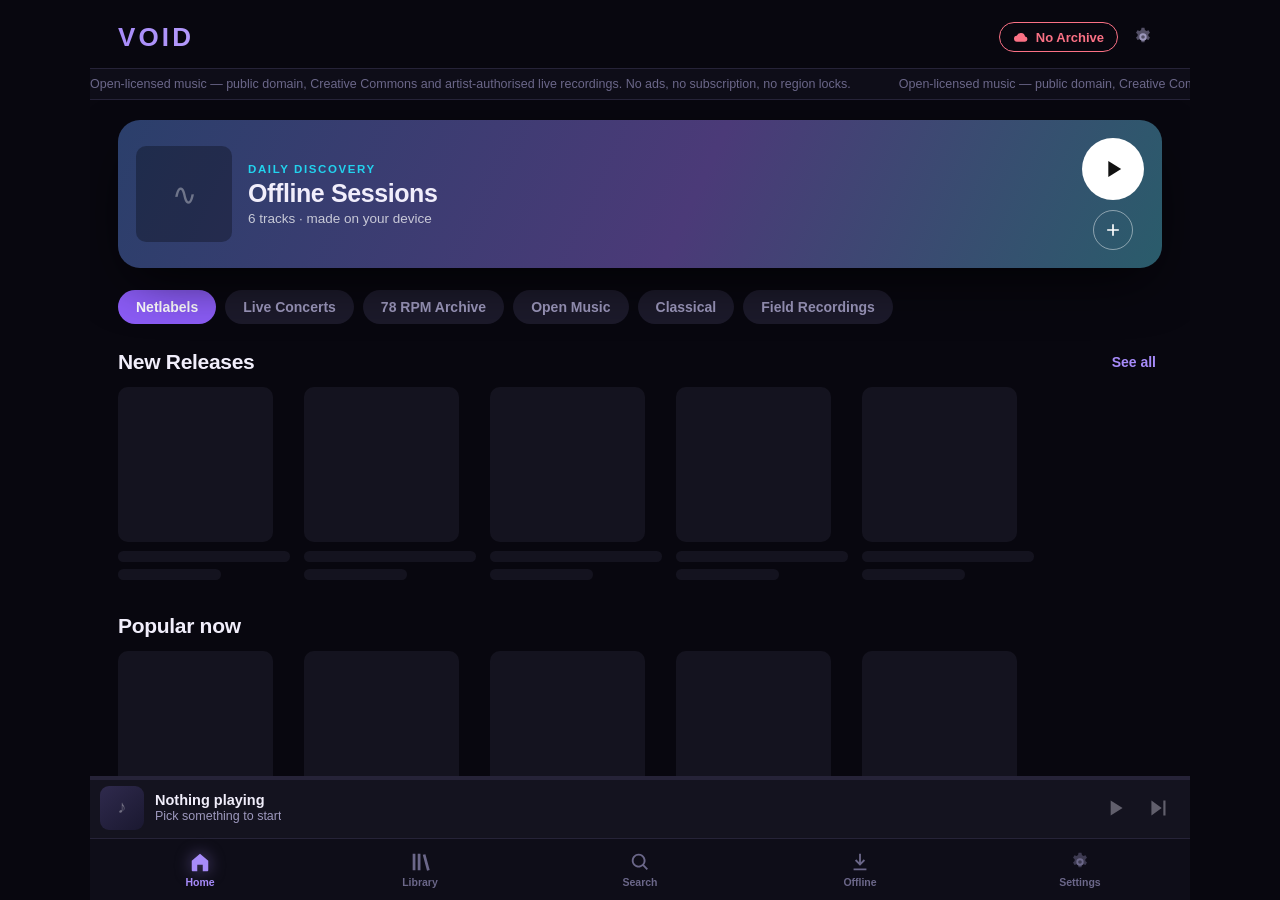
==== commit d36ae3c8: "Redesign UI and make search return songs, not collections Search was the real bug: the Archive's ind" ====
--- a/index.html
+++ b/index.html
@@ -2,10 +2,10 @@
 <html lang="en" dir="ltr">
 <head>
 <meta charset="utf-8">
-<meta name="viewport" content="width=device-width, initial-scale=1, viewport-fit=cover">
+<meta name="viewport" content="width=device-width, initial-scale=1, viewport-fit=cover, maximum-scale=1">
 <title>Void Music</title>
 <meta name="description" content="A fast, offline-first music player for open-licensed catalogues. No account, no ads, no region locks.">
-<meta name="theme-color" content="#0b0a13">
+<meta name="theme-color" content="#08070f">
 <meta name="color-scheme" content="dark">
 <link rel="manifest" href="manifest.webmanifest">
 <link rel="icon" href="assets/icon-192.png" sizes="192x192" type="image/png">
@@ -17,133 +17,139 @@
 </head>
 <body>
 
-<a class="skip-link" href="#view">Skip to content</a>
-
 <div class="app">
 
-  <!-- ── Sidebar (desktop) ───────────────────────────────────────────── -->
-  <aside class="sidebar">
-    <div class="brand">
-      <img src="assets/icon-192.png" alt="" width="34" height="34" class="brand-mark">
-      <div class="brand-text">
-        <strong>Void</strong>
-        <span>Music</span>
-      </div>
+  <!-- ── Top bar ─────────────────────────────────────────────────────── -->
+  <header class="topbar" id="topbar">
+    <button class="back-btn" id="back-btn" type="button" aria-label="Go back" hidden>
+      <svg viewBox="0 0 24 24" aria-hidden="true"><path d="M15.4 4.6 14 3.2 5.2 12l8.8 8.8 1.4-1.4L8 12z"/></svg>
+    </button>
+
+    <div class="wordmark" id="wordmark">VOID</div>
+    <h1 class="page-title" id="page-title" hidden></h1>
+
+    <div class="topbar-end">
+      <button class="status-pill" id="net-chip" type="button">
+        <svg viewBox="0 0 24 24" aria-hidden="true" class="pill-icon"><path d="M6.5 19A4.5 4.5 0 0 1 5.6 10a6.5 6.5 0 0 1 12.5 1.4A3.8 3.8 0 0 1 17.5 19z"/></svg>
+        <span id="net-label">Online</span>
+      </button>
+      <button class="icon-btn" id="settings-shortcut" type="button" aria-label="Settings">
+        <svg viewBox="0 0 24 24" aria-hidden="true"><path d="M12 8a4 4 0 1 0 0 8 4 4 0 0 0 0-8m0 2a2 2 0 1 1 0 4 2 2 0 0 1 0-4"/><path d="m10.4 2-.5 2.4a8 8 0 0 0-1.6.93l-2.3-.8-1.6 2.77 1.8 1.63a8 8 0 0 0 0 1.85l-1.8 1.63 1.6 2.77 2.3-.8q.74.56 1.6.93l.5 2.4h3.2l.5-2.4q.86-.37 1.6-.93l2.3.8 1.6-2.77-1.8-1.63a8 8 0 0 0 0-1.85l1.8-1.63-1.6-2.77-2.3.8a8 8 0 0 0-1.6-.93L13.6 2z" opacity=".5"/></svg>
+      </button>
     </div>
+  </header>
 
-    <nav class="nav" aria-label="Main">
-      <a href="#/home"    data-nav="home"    class="nav-item">
-        <svg viewBox="0 0 24 24" aria-hidden="true"><path d="M3 10.5 12 3l9 7.5V21a1 1 0 0 1-1 1h-5v-7H9v7H4a1 1 0 0 1-1-1z"/></svg>
-        <span>Home</span>
-      </a>
-      <a href="#/search"  data-nav="search"  class="nav-item">
-        <svg viewBox="0 0 24 24" aria-hidden="true"><path d="M10.5 3a7.5 7.5 0 1 0 4.55 13.46l4.24 4.25 1.42-1.42-4.25-4.24A7.5 7.5 0 0 0 10.5 3m0 2a5.5 5.5 0 1 1 0 11 5.5 5.5 0 0 1 0-11"/></svg>
-        <span>Search</span>
-      </a>
-      <a href="#/library" data-nav="library" class="nav-item">
-        <svg viewBox="0 0 24 24" aria-hidden="true"><path d="M4 3h3v18H4zm5.5 0h3v18h-3zM15 4.2l2.9-.78 4.66 17.38-2.9.78z"/></svg>
-        <span>Library</span>
-      </a>
-      <a href="#/settings" data-nav="settings" class="nav-item">
-        <svg viewBox="0 0 24 24" aria-hidden="true"><path d="M12 8a4 4 0 1 0 0 8 4 4 0 0 0 0-8m0 2a2 2 0 1 1 0 4 2 2 0 0 1 0-4"/><path d="m10.4 2 -.5 2.4a8 8 0 0 0-1.6.93l-2.3-.8-1.6 2.77 1.8 1.63a8 8 0 0 0 0 1.85l-1.8 1.63 1.6 2.77 2.3-.8q.74.56 1.6.93l.5 2.4h3.2l.5-2.4q.86-.37 1.6-.93l2.3.8 1.6-2.77-1.8-1.63a8 8 0 0 0 0-1.85l1.8-1.63-1.6-2.77-2.3.8a8 8 0 0 0-1.6-.93L13.6 2z" opacity=".55"/></svg>
-        <span>Settings</span>
-      </a>
-    </nav>
+  <!-- ── Scrolling notice ────────────────────────────────────────────── -->
+  <div class="ticker" id="ticker">
+    <div class="ticker-track">
+      <span>Open-licensed music — public domain, Creative Commons and artist-authorised live recordings. No ads, no subscription, no region locks.</span>
+      <span aria-hidden="true">Open-licensed music — public domain, Creative Commons and artist-authorised live recordings. No ads, no subscription, no region locks.</span>
+    </div>
+  </div>
 
-    <div class="sidebar-foot">
-      <button class="chip" id="net-chip" type="button" title="Connection status — click for details">
-        <span class="dot" id="net-dot"></span>
-        <span id="net-label">Checking…</span>
+  <!-- ── Routed content ──────────────────────────────────────────────── -->
+  <main id="view" class="view" tabindex="-1"></main>
+
+  <!-- ── Mini player ─────────────────────────────────────────────────── -->
+  <div class="miniplayer" id="miniplayer" data-empty="true">
+    <div class="mini-progress"><i id="mini-bar"></i></div>
+    <button class="mini-body" id="mini-open" type="button" aria-label="Open now playing">
+      <span class="mini-art" id="mini-art"><i class="art-glyph">♪</i></span>
+      <span class="mini-meta">
+        <span class="mini-title" id="mini-title">Nothing playing</span>
+        <span class="mini-artist" id="mini-artist">Pick something to start</span>
+      </span>
+    </button>
+    <div class="mini-controls">
+      <button class="icon-btn" id="mini-play" type="button" aria-label="Play">
+        <svg viewBox="0 0 24 24" class="i-play" aria-hidden="true"><path d="M8 5.1v13.8L19 12z"/></svg>
+        <svg viewBox="0 0 24 24" class="i-pause" aria-hidden="true"><path d="M7 5h3.2v14H7zm6.8 0H17v14h-3.2z"/></svg>
+        <svg viewBox="0 0 24 24" class="i-load" aria-hidden="true"><path d="M12 3a9 9 0 1 0 9 9h-2.5A6.5 6.5 0 1 1 12 5.5z"/></svg>
       </button>
-      <button class="btn-ghost install-btn" id="install-btn" hidden type="button">Install app</button>
+      <button class="icon-btn" id="mini-next" type="button" aria-label="Next track">
+        <svg viewBox="0 0 24 24" aria-hidden="true"><path d="M16 5h2v14h-2zM5 5l9.5 7L5 19z"/></svg>
+      </button>
     </div>
-  </aside>
+  </div>
 
-  <!-- ── Main column ─────────────────────────────────────────────────── -->
-  <div class="main">
-    <header class="topbar">
-      <div class="topbar-nav">
-        <button class="icon-btn" id="back-btn" type="button" aria-label="Go back">
-          <svg viewBox="0 0 24 24" aria-hidden="true"><path d="M15.4 4.6 14 3.2 5.2 12l8.8 8.8 1.4-1.4L8 12z"/></svg>
+  <!-- ── Bottom tab bar ──────────────────────────────────────────────── -->
+  <nav class="tabbar" aria-label="Main">
+    <a href="#/home" data-nav="home" class="tab">
+      <svg viewBox="0 0 24 24" aria-hidden="true"><path d="M3 10.5 12 3l9 7.5V21a1 1 0 0 1-1 1h-5v-7H9v7H4a1 1 0 0 1-1-1z"/></svg>
+      <span>Home</span>
+    </a>
+    <a href="#/library" data-nav="library" class="tab">
+      <svg viewBox="0 0 24 24" aria-hidden="true"><path d="M4 3h3v18H4zm5.5 0h3v18h-3zM15 4.2l2.9-.78 4.66 17.38-2.9.78z"/></svg>
+      <span>Library</span>
+    </a>
+    <a href="#/search" data-nav="search" class="tab">
+      <svg viewBox="0 0 24 24" aria-hidden="true"><path d="M10.5 3a7.5 7.5 0 1 0 4.55 13.46l4.24 4.25 1.42-1.42-4.25-4.24A7.5 7.5 0 0 0 10.5 3m0 2a5.5 5.5 0 1 1 0 11 5.5 5.5 0 0 1 0-11"/></svg>
+      <span>Search</span>
+    </a>
+    <a href="#/offline" data-nav="offline" class="tab">
+      <svg viewBox="0 0 24 24" aria-hidden="true"><path d="M11 3h2v9.2l3.1-3.1 1.4 1.4-5.5 5.5-5.5-5.5 1.4-1.4L11 12.2zM5 19h14v2H5z"/></svg>
+      <span>Offline</span>
+    </a>
+    <a href="#/settings" data-nav="settings" class="tab">
+      <svg viewBox="0 0 24 24" aria-hidden="true"><path d="M12 8a4 4 0 1 0 0 8 4 4 0 0 0 0-8m0 2a2 2 0 1 1 0 4 2 2 0 0 1 0-4"/><path d="m10.4 2-.5 2.4a8 8 0 0 0-1.6.93l-2.3-.8-1.6 2.77 1.8 1.63a8 8 0 0 0 0 1.85l-1.8 1.63 1.6 2.77 2.3-.8q.74.56 1.6.93l.5 2.4h3.2l.5-2.4q.86-.37 1.6-.93l2.3.8 1.6-2.77-1.8-1.63a8 8 0 0 0 0-1.85l1.8-1.63-1.6-2.77-2.3.8a8 8 0 0 0-1.6-.93L13.6 2z" opacity=".5"/></svg>
+      <span>Settings</span>
+    </a>
+  </nav>
+
+  <!-- ── Full-screen now playing ─────────────────────────────────────── -->
+  <section class="nowplaying" id="nowplaying" hidden aria-label="Now playing">
+    <div class="np-glow" id="np-glow"></div>
+    <div class="np-inner">
+      <div class="np-head">
+        <button class="icon-btn" id="np-close" type="button" aria-label="Close">
+          <svg viewBox="0 0 24 24" aria-hidden="true"><path d="M12 15.4 5.6 9l1.4-1.4 5 5 5-5L18.4 9z"/></svg>
+        </button>
+        <span class="np-source" id="np-source"></span>
+        <button class="icon-btn" id="np-queue" type="button" aria-label="Queue">
+          <svg viewBox="0 0 24 24" aria-hidden="true"><path d="M3 6h12v2H3zm0 5h12v2H3zm0 5h8v2H3zm14-8.5 5 3.5-5 3.5z"/></svg>
         </button>
       </div>
-      <form class="search-form" id="search-form" role="search">
-        <svg viewBox="0 0 24 24" aria-hidden="true" class="search-icon"><path d="M10.5 3a7.5 7.5 0 1 0 4.55 13.46l4.24 4.25 1.42-1.42-4.25-4.24A7.5 7.5 0 0 0 10.5 3m0 2a5.5 5.5 0 1 1 0 11 5.5 5.5 0 0 1 0-11"/></svg>
-        <input type="search" id="search-input" placeholder="Search songs, artists, concerts…"
-               autocomplete="off" autocorrect="off" spellcheck="false" aria-label="Search music">
-        <button type="button" class="clear-btn" id="search-clear" hidden aria-label="Clear search">&times;</button>
-      </form>
-      <div class="topbar-end">
-        <button class="icon-btn" id="mini-net" type="button" aria-label="Connection status">
-          <span class="dot" id="net-dot-mini"></span>
-        </button>
-      </div>
-    </header>
 
-    <main id="view" class="view" tabindex="-1"></main>
-  </div>
+      <div class="np-art" id="np-art"><i class="art-glyph">♪</i></div>
 
-  <!-- ── Now-playing bar ─────────────────────────────────────────────── -->
-  <footer class="playbar" id="playbar" data-empty="true">
-    <div class="pb-seek">
-      <input type="range" id="seek" min="0" max="1000" value="0" step="1" aria-label="Seek">
-    </div>
-
-    <div class="pb-body">
-      <div class="pb-track">
-        <div class="pb-art" id="pb-art"><span class="art-fallback">♪</span></div>
-        <div class="pb-meta">
-          <div class="pb-title" id="pb-title">Nothing playing</div>
-          <div class="pb-artist" id="pb-artist">Pick something to start</div>
+      <div class="np-info">
+        <div class="np-titles">
+          <div class="np-title" id="np-title">Nothing playing</div>
+          <div class="np-artist" id="np-artist"></div>
+          <div class="np-quality" id="np-quality"></div>
         </div>
-        <button class="icon-btn like-btn" id="pb-like" type="button" aria-label="Save to Liked" aria-pressed="false">
+        <button class="icon-btn like-btn" id="np-like" type="button" aria-label="Save to Liked" aria-pressed="false">
           <svg viewBox="0 0 24 24" aria-hidden="true"><path d="M12 21s-7.5-4.9-9.6-9.1C.6 8.3 2.6 4.5 6.2 4.5c2 0 3.3 1.1 4 2.1l1.8 2.3 1.8-2.3c.7-1 2-2.1 4-2.1 3.6 0 5.6 3.8 3.8 7.4C19.5 16.1 12 21 12 21"/></svg>
         </button>
       </div>
 
-      <div class="pb-controls">
-        <button class="icon-btn" id="btn-shuffle" type="button" aria-label="Shuffle" aria-pressed="false">
+      <div class="np-seek">
+        <input type="range" id="np-range" min="0" max="1000" value="0" step="1" aria-label="Seek">
+        <div class="np-times"><span id="np-cur">0:00</span><span id="np-rem">0:00</span></div>
+      </div>
+
+      <div class="np-controls">
+        <button class="icon-btn" id="np-shuffle" type="button" aria-label="Shuffle" aria-pressed="false">
           <svg viewBox="0 0 24 24" aria-hidden="true"><path d="M17 3l4 4-4 4V8h-2.2l-2.3 3-1.2-1.6L13.7 6H21V6zM3 6h4.3l7.5 10H21v2h-6.9L6.6 8H3zM17 13l4 4-4 4v-3h-3.3l-1.7-2.3 1.2-1.6L14.8 16H17z"/></svg>
         </button>
-        <button class="icon-btn" id="btn-prev" type="button" aria-label="Previous track">
+        <button class="icon-btn big" id="np-prev" type="button" aria-label="Previous track">
           <svg viewBox="0 0 24 24" aria-hidden="true"><path d="M6 5h2v14H6zm3.5 7L19 5v14z"/></svg>
         </button>
-        <button class="play-btn" id="btn-play" type="button" aria-label="Play">
+        <button class="np-play" id="np-play" type="button" aria-label="Play">
           <svg viewBox="0 0 24 24" class="i-play" aria-hidden="true"><path d="M8 5.1v13.8L19 12z"/></svg>
           <svg viewBox="0 0 24 24" class="i-pause" aria-hidden="true"><path d="M7 5h3.2v14H7zm6.8 0H17v14h-3.2z"/></svg>
           <svg viewBox="0 0 24 24" class="i-load" aria-hidden="true"><path d="M12 3a9 9 0 1 0 9 9h-2.5A6.5 6.5 0 1 1 12 5.5z"/></svg>
         </button>
-        <button class="icon-btn" id="btn-next" type="button" aria-label="Next track">
+        <button class="icon-btn big" id="np-next" type="button" aria-label="Next track">
           <svg viewBox="0 0 24 24" aria-hidden="true"><path d="M16 5h2v14h-2zM5 5l9.5 7L5 19z"/></svg>
         </button>
-        <button class="icon-btn" id="btn-repeat" type="button" aria-label="Repeat off" data-mode="off">
+        <button class="icon-btn" id="np-repeat" type="button" aria-label="Repeat off" data-mode="off">
           <svg viewBox="0 0 24 24" aria-hidden="true"><path d="M7 7h10v3l4-4-4-4v3H5v6h2zm10 10H7v-3l-4 4 4 4v-3h12v-6h-2z"/></svg>
           <span class="repeat-one" aria-hidden="true">1</span>
         </button>
       </div>
-
-      <div class="pb-extras">
-        <span class="pb-time"><span id="t-cur">0:00</span> <i>/</i> <span id="t-dur">0:00</span></span>
-        <button class="icon-btn" id="btn-queue" type="button" aria-label="Queue">
-          <svg viewBox="0 0 24 24" aria-hidden="true"><path d="M3 6h12v2H3zm0 5h12v2H3zm0 5h8v2H3zm14-8.5 5 3.5-5 3.5z"/></svg>
-        </button>
-        <div class="vol">
-          <button class="icon-btn" id="btn-mute" type="button" aria-label="Mute">
-            <svg viewBox="0 0 24 24" aria-hidden="true"><path d="M4 9h3.5L12 4.8v14.4L7.5 15H4z"/><path id="vol-waves" d="M15 8.6a4.6 4.6 0 0 1 0 6.8l1.4 1.4a6.6 6.6 0 0 0 0-9.6zm2.6-2.8a8.5 8.5 0 0 1 0 12.4l1.4 1.4a10.5 10.5 0 0 0 0-15.2z"/></svg>
-          </button>
-          <input type="range" id="vol" min="0" max="100" value="100" aria-label="Volume">
-        </div>
-      </div>
     </div>
-  </footer>
-
-  <!-- ── Mobile tab bar ──────────────────────────────────────────────── -->
-  <nav class="tabbar" aria-label="Main">
-    <a href="#/home"     data-nav="home"     class="tab"><svg viewBox="0 0 24 24" aria-hidden="true"><path d="M3 10.5 12 3l9 7.5V21a1 1 0 0 1-1 1h-5v-7H9v7H4a1 1 0 0 1-1-1z"/></svg><span>Home</span></a>
-    <a href="#/search"   data-nav="search"   class="tab"><svg viewBox="0 0 24 24" aria-hidden="true"><path d="M10.5 3a7.5 7.5 0 1 0 4.55 13.46l4.24 4.25 1.42-1.42-4.25-4.24A7.5 7.5 0 0 0 10.5 3m0 2a5.5 5.5 0 1 1 0 11 5.5 5.5 0 0 1 0-11"/></svg><span>Search</span></a>
-    <a href="#/library"  data-nav="library"  class="tab"><svg viewBox="0 0 24 24" aria-hidden="true"><path d="M4 3h3v18H4zm5.5 0h3v18h-3zM15 4.2l2.9-.78 4.66 17.38-2.9.78z"/></svg><span>Library</span></a>
-    <a href="#/settings" data-nav="settings" class="tab"><svg viewBox="0 0 24 24" aria-hidden="true"><path d="M12 8a4 4 0 1 0 0 8 4 4 0 0 0 0-8m0 2a2 2 0 1 1 0 4 2 2 0 0 1 0-4"/><path d="m10.4 2 -.5 2.4a8 8 0 0 0-1.6.93l-2.3-.8-1.6 2.77 1.8 1.63a8 8 0 0 0 0 1.85l-1.8 1.63 1.6 2.77 2.3-.8q.74.56 1.6.93l.5 2.4h3.2l.5-2.4q.86-.37 1.6-.93l2.3.8 1.6-2.77-1.8-1.63a8 8 0 0 0 0-1.85l1.8-1.63-1.6-2.77-2.3.8a8 8 0 0 0-1.6-.93L13.6 2z" opacity=".55"/></svg><span>Settings</span></a>
-  </nav>
+  </section>
 
   <!-- ── Queue drawer ────────────────────────────────────────────────── -->
   <div class="drawer" id="queue-drawer" hidden>
@@ -151,7 +157,9 @@
       <h2>Queue</h2>
       <div class="drawer-actions">
         <button class="btn-ghost" id="queue-clear" type="button">Clear</button>
-        <button class="icon-btn" id="queue-close" type="button" aria-label="Close queue">&times;</button>
+        <button class="icon-btn" id="queue-close" type="button" aria-label="Close queue">
+          <svg viewBox="0 0 24 24" aria-hidden="true"><path d="M18.3 5.7 12 12l6.3 6.3-1.4 1.4L10.6 13.4 4.3 19.7 2.9 18.3 9.2 12 2.9 5.7l1.4-1.4 6.3 6.3 6.3-6.3z"/></svg>
+        </button>
       </div>
     </div>
     <div class="drawer-body" id="queue-list"></div>
--- a/css/app.css
+++ b/css/app.css
@@ -3,34 +3,41 @@
    that can be geo-blocked. System font stack only. */
 
 :root {
-  --bg:        #0b0a13;
-  --bg-2:      #12111d;
-  --panel:     #171626;
-  --panel-2:   #1e1c30;
-  --line:      #292741;
-  --text:      #eceafa;
-  --muted:     #9c98be;
-  --muted-2:   #6e6a90;
-  --accent:    #a76cff;
-  --accent-2:  #3cd6e0;
-  --accent-ink:#160c28;
-  --danger:    #ff6b81;
+  --bg:        #08070f;
+  --bg-2:      #0e0d18;
+  --panel:     #14131f;
+  --panel-2:   #1c1a2b;
+  --panel-3:   #24213a;
+  --line:      #262338;
+  --text:      #f1eefb;
+  --muted:     #9d98bd;
+  --muted-2:   #6b6789;
+  --accent:    #8b5cf6;
+  --accent-2:  #a78bfa;
+  --accent-ink:#120a24;
+  --cyan:      #22d3ee;
+  --danger:    #fb7185;
   --ok:        #4ade80;
   --warn:      #fbbf24;
 
-  --r-sm: 8px;
-  --r-md: 12px;
-  --r-lg: 18px;
-
-  --playbar-h: 92px;
-  --tabbar-h: 0px;
-
-  --shadow: 0 18px 50px -12px rgba(0, 0, 0, .75);
+  --r-sm: 10px;
+  --r-md: 16px;
+  --r-lg: 22px;
+  --r-xl: 28px;
+
+  --tabbar-h: 62px;
+  --mini-h: 62px;
+  --safe-b: env(safe-area-inset-bottom, 0px);
+
+  --shadow: 0 20px 55px -14px rgba(0, 0, 0, .8);
   --font: -apple-system, BlinkMacSystemFont, "Segoe UI", Roboto, "Helvetica Neue",
           "Noto Sans", "Noto Sans Arabic", Arial, sans-serif;
-}
-
-* { box-sizing: border-box; }
+
+  --ease: cubic-bezier(.22, .9, .3, 1);
+}
+
+* { box-sizing: border-box; -webkit-tap-highlight-color: transparent; }
+[hidden] { display: none !important; }
 
 html, body {
   margin: 0;
@@ -41,275 +48,277 @@
   -webkit-font-smoothing: antialiased;
   overscroll-behavior-y: none;
 }
-
 body { overflow: hidden; }
 
 a { color: inherit; text-decoration: none; }
-button { font: inherit; color: inherit; }
-h1, h2, h3, h4 { margin: 0; line-height: 1.2; }
+button { font: inherit; color: inherit; background: none; border: 0; }
+h1, h2, h3 { margin: 0; line-height: 1.15; }
 svg { width: 22px; height: 22px; fill: currentColor; display: block; }
 
-:focus-visible {
-  outline: 2px solid var(--accent);
-  outline-offset: 2px;
-  border-radius: 4px;
-}
-
-.skip-link {
-  position: fixed; top: -60px; left: 12px; z-index: 999;
-  background: var(--accent); color: var(--accent-ink);
-  padding: 10px 16px; border-radius: 0 0 var(--r-sm) var(--r-sm);
-  transition: top .15s;
-}
-.skip-link:focus { top: 0; }
-
-/* ── App frame ─────────────────────────────────────────────────────── */
+:focus-visible { outline: 2px solid var(--accent-2); outline-offset: 2px; border-radius: 6px; }
+
+/* ── Frame ─────────────────────────────────────────────────────────── */
 
 .app {
   height: 100%;
   display: grid;
-  grid-template-columns: 236px 1fr;
-  grid-template-rows: 1fr auto;
-  grid-template-areas: "sidebar main" "playbar playbar";
-}
-
-.sidebar {
-  grid-area: sidebar;
-  background: linear-gradient(180deg, var(--bg-2), var(--bg));
-  border-right: 1px solid var(--line);
-  display: flex;
-  flex-direction: column;
-  padding: 18px 12px 12px;
-  min-height: 0;
-}
-
-.brand { display: flex; align-items: center; gap: 10px; padding: 0 8px 20px; }
-.brand-mark { border-radius: 9px; }
-.brand-text { display: flex; flex-direction: column; line-height: 1.05; }
-.brand-text strong { font-size: 17px; letter-spacing: .2px; }
-.brand-text span { font-size: 12px; color: var(--muted); letter-spacing: .16em; text-transform: uppercase; }
-
-.nav { display: flex; flex-direction: column; gap: 2px; }
-.nav-item {
-  display: flex; align-items: center; gap: 12px;
-  padding: 10px 12px; border-radius: var(--r-sm);
-  color: var(--muted); font-size: 14.5px; font-weight: 500;
-  transition: background .14s, color .14s;
-}
-.nav-item:hover { background: var(--panel); color: var(--text); }
-.nav-item.active { background: var(--panel-2); color: var(--text); }
-.nav-item.active svg { color: var(--accent); }
-
-.sidebar-foot { margin-top: auto; display: flex; flex-direction: column; gap: 8px; padding: 8px; }
+  grid-template-rows: auto auto 1fr auto auto;
+  grid-template-areas: "topbar" "ticker" "view" "mini" "tabbar";
+  max-width: 1100px;
+  margin: 0 auto;
+  position: relative;
+}
+
+/* ── Top bar ───────────────────────────────────────────────────────── */
+
+.topbar {
+  grid-area: topbar;
+  display: flex; align-items: center; gap: 10px;
+  padding: 14px 16px 10px;
+  padding-top: calc(14px + env(safe-area-inset-top, 0px));
+}
+
+.wordmark {
+  font-size: 26px; font-weight: 900; letter-spacing: .12em;
+  background: linear-gradient(96deg, var(--accent-2), #e9d5ff 45%, var(--cyan));
+  -webkit-background-clip: text; background-clip: text; color: transparent;
+  flex: 1; min-width: 0;
+}
+
+.page-title {
+  font-size: 26px; font-weight: 800; letter-spacing: -.5px;
+  flex: 1; min-width: 0;
+  white-space: nowrap; overflow: hidden; text-overflow: ellipsis;
+}
+
+.back-btn {
+  display: grid; place-items: center;
+  width: 36px; height: 36px; border-radius: 50%; flex: none;
+  color: var(--text); cursor: pointer;
+  transition: background .15s var(--ease);
+}
+.back-btn:hover { background: var(--panel-2); }
+
+.topbar-end { display: flex; align-items: center; gap: 6px; flex: none; }
+
+.status-pill {
+  display: inline-flex; align-items: center; gap: 7px;
+  border: 1px solid var(--accent); border-radius: 999px;
+  padding: 6px 13px; font-size: 13px; font-weight: 600;
+  color: var(--accent-2); cursor: pointer;
+  transition: background .15s var(--ease);
+}
+.status-pill:hover { background: rgba(139, 92, 246, .12); }
+.status-pill .pill-icon { width: 16px; height: 16px; }
+.status-pill[data-state="offline"],
+.status-pill[data-state="blocked"] { border-color: var(--danger); color: var(--danger); }
+.status-pill[data-state="slow"] { border-color: var(--warn); color: var(--warn); }
+
+.icon-btn {
+  display: grid; place-items: center;
+  width: 38px; height: 38px; border-radius: 50%;
+  color: var(--muted); cursor: pointer;
+  transition: background .15s var(--ease), color .15s var(--ease), transform .1s var(--ease);
+}
+.icon-btn:hover { background: var(--panel-2); color: var(--text); }
+.icon-btn:active { transform: scale(.9); }
+.icon-btn[aria-pressed="true"] { color: var(--accent-2); }
+.icon-btn:disabled { opacity: .3; pointer-events: none; }
+.icon-btn.big svg { width: 28px; height: 28px; }
+
+/* ── Ticker ────────────────────────────────────────────────────────── */
+
+.ticker {
+  grid-area: ticker;
+  overflow: hidden;
+  border-block: 1px solid var(--line);
+  background: var(--bg-2);
+  padding: 8px 0;
+}
+.ticker-track {
+  display: flex; gap: 48px; width: max-content;
+  animation: ticker 42s linear infinite;
+}
+.ticker span { font-size: 12.5px; color: var(--muted-2); white-space: nowrap; }
+@keyframes ticker { to { transform: translateX(-50%); } }
+
+/* ── Scroll area ───────────────────────────────────────────────────── */
+
+.view {
+  grid-area: view;
+  overflow-y: auto; overflow-x: hidden;
+  padding: 16px 16px 28px;
+  scrollbar-width: thin; scrollbar-color: var(--line) transparent;
+  -webkit-overflow-scrolling: touch;
+}
+.view::-webkit-scrollbar { width: 8px; }
+.view::-webkit-scrollbar-thumb { background: var(--line); border-radius: 99px; }
+.view:focus { outline: none; }
+
+/* ── Hero ──────────────────────────────────────────────────────────── */
+
+.hero {
+  position: relative; overflow: hidden;
+  border-radius: var(--r-lg);
+  padding: 18px;
+  margin-bottom: 22px;
+  display: flex; align-items: center; gap: 16px;
+  background: linear-gradient(115deg, #2b3f6b, #4b3a78 55%, #2a5c6b);
+  box-shadow: var(--shadow);
+}
+.hero-art {
+  width: 96px; height: 96px; flex: none;
+  border-radius: var(--r-sm); overflow: hidden;
+  background: rgba(0, 0, 0, .3);
+  display: grid; place-items: center;
+}
+.hero-art img { width: 100%; height: 100%; object-fit: cover; }
+.hero-body { flex: 1; min-width: 0; }
+.hero-kicker {
+  font-size: 11.5px; font-weight: 800; letter-spacing: .14em;
+  text-transform: uppercase; color: var(--cyan);
+}
+.hero-title {
+  font-size: 25px; font-weight: 800; letter-spacing: -.4px; margin-top: 4px;
+  white-space: nowrap; overflow: hidden; text-overflow: ellipsis;
+}
+.hero-sub { font-size: 13.5px; color: rgba(255, 255, 255, .72); margin-top: 3px; }
+.hero-actions { display: flex; flex-direction: column; gap: 10px; flex: none; align-items: center; }
+
+.hero-play {
+  width: 62px; height: 62px; border-radius: 50%;
+  background: #fff; color: #111; cursor: pointer;
+  display: grid; place-items: center;
+  transition: transform .12s var(--ease);
+}
+.hero-play:hover { transform: scale(1.06); }
+.hero-play:active { transform: scale(.95); }
+.hero-play svg { width: 28px; height: 28px; }
+
+.hero-add {
+  width: 40px; height: 40px; border-radius: 50%;
+  border: 1.5px solid rgba(255, 255, 255, .45);
+  color: #fff; cursor: pointer; display: grid; place-items: center;
+  transition: background .15s var(--ease);
+}
+.hero-add:hover { background: rgba(255, 255, 255, .16); }
+
+/* ── Chips ─────────────────────────────────────────────────────────── */
+
+.chips {
+  display: flex; gap: 9px; overflow-x: auto;
+  padding-bottom: 4px; margin-bottom: 22px;
+  scrollbar-width: none;
+}
+.chips::-webkit-scrollbar { display: none; }
 
 .chip {
-  display: inline-flex; align-items: center; gap: 8px;
-  background: var(--panel); border: 1px solid var(--line);
-  border-radius: 999px; padding: 7px 12px;
-  font-size: 12.5px; color: var(--muted); cursor: pointer;
-  transition: border-color .14s, color .14s;
-}
-.chip:hover { border-color: var(--accent); color: var(--text); }
-
-.dot {
-  width: 8px; height: 8px; border-radius: 50%;
-  background: var(--muted-2); flex: none;
-  box-shadow: 0 0 0 3px rgba(255, 255, 255, .04);
-}
-.dot[data-state="ok"]      { background: var(--ok); }
-.dot[data-state="slow"]    { background: var(--warn); }
-.dot[data-state="blocked"] { background: var(--danger); }
-.dot[data-state="offline"] { background: var(--danger); }
-.dot[data-state="probing"] { background: var(--muted-2); animation: pulse 1.1s ease-in-out infinite; }
-@keyframes pulse { 50% { opacity: .3; } }
-
-.btn-ghost {
-  background: transparent; border: 1px solid var(--line);
-  border-radius: var(--r-sm); padding: 8px 12px;
-  font-size: 13px; cursor: pointer; color: var(--muted);
-  transition: border-color .14s, color .14s, background .14s;
-}
-.btn-ghost:hover { border-color: var(--accent); color: var(--text); background: var(--panel); }
-
-.install-btn { border-color: var(--accent); color: var(--text); }
-
-/* ── Main column ───────────────────────────────────────────────────── */
-
-.main { grid-area: main; display: flex; flex-direction: column; min-width: 0; min-height: 0; }
-
-.topbar {
-  display: flex; align-items: center; gap: 12px;
-  padding: 14px 22px;
-  border-bottom: 1px solid transparent;
-  background: linear-gradient(180deg, var(--bg) 60%, transparent);
-  position: sticky; top: 0; z-index: 5;
-}
-.topbar-nav { display: flex; gap: 4px; }
-.topbar-end { margin-left: auto; display: none; }
-
-.icon-btn {
-  display: grid; place-items: center;
-  width: 36px; height: 36px;
-  background: transparent; border: 0; border-radius: 50%;
-  color: var(--muted); cursor: pointer;
-  transition: background .14s, color .14s, transform .1s;
-}
-.icon-btn:hover { background: var(--panel-2); color: var(--text); }
-.icon-btn:active { transform: scale(.93); }
-.icon-btn[aria-pressed="true"] { color: var(--accent); }
-.icon-btn:disabled { opacity: .35; cursor: default; }
-.icon-btn:disabled:hover { background: transparent; color: var(--muted); }
-
-.search-form {
-  flex: 1; max-width: 520px;
-  display: flex; align-items: center; gap: 10px;
-  background: var(--panel); border: 1px solid var(--line);
-  border-radius: 999px; padding: 0 14px; height: 40px;
-  transition: border-color .14s, background .14s;
-}
-.search-form:focus-within { border-color: var(--accent); background: var(--panel-2); }
-.search-icon { width: 18px; height: 18px; color: var(--muted-2); flex: none; }
-.search-form input {
-  flex: 1; min-width: 0; background: none; border: 0; outline: 0;
-  color: var(--text); font-size: 14.5px; height: 100%;
-}
-.search-form input::placeholder { color: var(--muted-2); }
-.search-form input::-webkit-search-cancel-button { display: none; }
-.clear-btn {
-  background: none; border: 0; color: var(--muted); cursor: pointer;
-  font-size: 20px; line-height: 1; padding: 0 2px;
-}
-
-.view {
-  flex: 1; overflow-y: auto; overflow-x: hidden;
-  padding: 6px 22px 28px;
-  scrollbar-width: thin;
-  scrollbar-color: var(--line) transparent;
-}
-.view::-webkit-scrollbar { width: 10px; }
-.view::-webkit-scrollbar-thumb { background: var(--line); border-radius: 99px; border: 3px solid var(--bg); }
-.view:focus { outline: none; }
-
-/* ── Sections & headings ───────────────────────────────────────────── */
-
-.hero {
-  border-radius: var(--r-lg);
-  padding: 30px 28px;
-  margin: 8px 0 26px;
-  background:
-    radial-gradient(120% 160% at 12% 0%, rgba(167, 108, 255, .32), transparent 62%),
-    radial-gradient(90% 140% at 92% 20%, rgba(60, 214, 224, .18), transparent 60%),
-    var(--panel);
-  border: 1px solid var(--line);
-}
-.hero h1 { font-size: clamp(24px, 3.4vw, 34px); letter-spacing: -.5px; }
-.hero p { margin: 10px 0 0; color: var(--muted); max-width: 62ch; font-size: 14.5px; line-height: 1.55; }
-.hero-actions { display: flex; flex-wrap: wrap; gap: 10px; margin-top: 18px; }
-
-.btn {
-  display: inline-flex; align-items: center; gap: 8px;
-  background: var(--accent); color: var(--accent-ink);
-  border: 0; border-radius: 999px; padding: 10px 20px;
-  font-size: 14px; font-weight: 650; cursor: pointer;
-  transition: filter .14s, transform .1s;
-}
-.btn:hover { filter: brightness(1.09); }
-.btn:active { transform: scale(.97); }
-.btn.secondary { background: var(--panel-2); color: var(--text); border: 1px solid var(--line); }
-.btn.secondary:hover { border-color: var(--accent); }
-.btn svg { width: 18px; height: 18px; }
-
-.section { margin-bottom: 30px; }
+  flex: none; cursor: pointer;
+  padding: 9px 18px; border-radius: 999px;
+  background: var(--panel-2);
+  font-size: 14px; font-weight: 600; color: var(--muted);
+  transition: background .15s var(--ease), color .15s var(--ease);
+  white-space: nowrap;
+}
+.chip:hover { background: var(--panel-3); color: var(--text); }
+.chip.active { background: var(--accent); color: #fff; }
+
+/* ── Sections ──────────────────────────────────────────────────────── */
+
+.section { margin-bottom: 28px; }
 .section-head {
-  display: flex; align-items: baseline; gap: 12px;
-  margin: 0 0 14px;
-}
-.section-head h2 { font-size: 19px; letter-spacing: -.2px; }
-.section-head .sub { color: var(--muted-2); font-size: 13px; }
-.section-head .more { margin-left: auto; font-size: 13px; color: var(--muted); cursor: pointer; background: none; border: 0; }
-.section-head .more:hover { color: var(--accent); }
-
-/* ── Card grid ─────────────────────────────────────────────────────── */
-
-.grid {
-  display: grid;
-  grid-template-columns: repeat(auto-fill, minmax(158px, 1fr));
-  gap: 16px;
-}
-
-.card {
-  background: var(--panel);
-  border: 1px solid var(--line);
-  border-radius: var(--r-md);
-  padding: 12px;
-  cursor: pointer;
-  text-align: left;
-  transition: background .16s, transform .16s, border-color .16s;
-  min-width: 0;
-}
-.card:hover { background: var(--panel-2); transform: translateY(-3px); border-color: #37345a; }
-
-.art {
+  display: flex; align-items: center; gap: 12px; margin-bottom: 13px;
+}
+.section-head h2 { font-size: 21px; font-weight: 800; letter-spacing: -.3px; }
+.section-head .more {
+  margin-left: auto; font-size: 14px; font-weight: 600;
+  color: var(--accent-2); cursor: pointer;
+}
+
+/* Horizontal shelves */
+.shelf {
+  display: flex; gap: 14px; overflow-x: auto;
+  padding-bottom: 6px; scroll-snap-type: x proximity;
+  scrollbar-width: none;
+}
+.shelf::-webkit-scrollbar { display: none; }
+
+.tile {
+  flex: none; width: 155px; cursor: pointer;
+  scroll-snap-align: start; text-align: left;
+  transition: transform .16s var(--ease);
+}
+.tile:active { transform: scale(.97); }
+
+.tile-art {
   position: relative;
-  aspect-ratio: 1;
-  border-radius: var(--r-sm);
-  overflow: hidden;
-  background: linear-gradient(135deg, #2a2545, #191728);
-  display: grid; place-items: center;
-  margin-bottom: 11px;
-}
-.art img { width: 100%; height: 100%; object-fit: cover; display: block; }
-.art .art-fallback { font-size: 30px; color: var(--muted-2); }
-
-.card-title {
-  font-size: 14px; font-weight: 600; line-height: 1.35;
-  display: -webkit-box; -webkit-line-clamp: 2; line-clamp: 2;
-  -webkit-box-orient: vertical; overflow: hidden;
-}
-.card-sub {
-  font-size: 12.5px; color: var(--muted); margin-top: 4px;
+  width: 155px; height: 155px;
+  border-radius: var(--r-sm); overflow: hidden;
+  background: linear-gradient(140deg, var(--c1, #2f2a4d), var(--c2, #1a1830));
+  display: grid; place-items: center;
+  margin-bottom: 9px;
+}
+.tile-art img { width: 100%; height: 100%; object-fit: cover; display: block; }
+.tile-badge {
+  position: absolute; right: 7px; bottom: 7px;
+  background: rgba(20, 12, 30, .82); backdrop-filter: blur(6px);
+  font-size: 10.5px; font-weight: 700; letter-spacing: .05em;
+  padding: 3px 7px; border-radius: 5px; color: #e9d5ff;
+}
+.tile-title {
+  font-size: 14.5px; font-weight: 650; line-height: 1.3;
   white-space: nowrap; overflow: hidden; text-overflow: ellipsis;
 }
-
-.collection-card .art { background: linear-gradient(140deg, var(--c1, #3a2a6a), var(--c2, #1b2a4a)); }
-.collection-card .art .art-fallback { font-size: 34px; color: rgba(255, 255, 255, .82); }
-
-/* ── Track list ────────────────────────────────────────────────────── */
-
-.tracks { display: flex; flex-direction: column; }
+.tile-sub {
+  font-size: 12.5px; color: var(--muted); margin-top: 3px;
+  white-space: nowrap; overflow: hidden; text-overflow: ellipsis;
+}
+
+.art-glyph { font-size: 30px; color: rgba(255, 255, 255, .35); font-style: normal; }
+
+/* Numbered chart rows */
+.chart-row {
+  display: grid; grid-template-columns: 26px 46px 1fr auto;
+  align-items: center; gap: 12px;
+  padding: 8px 4px; border-radius: var(--r-sm); cursor: pointer;
+}
+.chart-row:hover { background: var(--panel); }
+.chart-rank { font-size: 15px; font-weight: 700; color: var(--muted-2); text-align: center; }
+.chart-art {
+  width: 46px; height: 46px; border-radius: 8px; overflow: hidden;
+  background: linear-gradient(140deg, #2f2a4d, #1a1830);
+  display: grid; place-items: center;
+}
+.chart-art img { width: 100%; height: 100%; object-fit: cover; }
+
+/* ── Track rows ────────────────────────────────────────────────────── */
+
+.tracks { display: flex; flex-direction: column; gap: 2px; }
 
 .track {
   display: grid;
-  /* idx · art · main · badges · duration · actions */
-  grid-template-columns: 34px 40px minmax(0, 1fr) auto auto auto;
+  grid-template-columns: 46px minmax(0, 1fr) auto auto;
   align-items: center; gap: 12px;
-  padding: 8px 10px;
-  border-radius: var(--r-sm);
+  padding: 7px 4px; border-radius: var(--r-sm);
   cursor: pointer;
-  transition: background .12s;
-  min-width: 0;
+  transition: background .13s var(--ease);
 }
 .track:hover { background: var(--panel); }
-.track.playing { background: linear-gradient(90deg, rgba(167, 108, 255, .16), transparent 70%); }
-.track.playing .track-title { color: var(--accent); }
-
-.track-idx {
-  font-size: 13px; color: var(--muted-2);
-  text-align: right; font-variant-numeric: tabular-nums;
-}
-.track:hover .track-idx { color: var(--text); }
+.track:active { background: var(--panel-2); }
+.track.playing .track-title { color: var(--accent-2); }
 
 .track-art {
-  width: 40px; height: 40px; border-radius: 6px;
-  background: linear-gradient(135deg, #2a2545, #191728);
-  display: grid; place-items: center; overflow: hidden; flex: none;
+  width: 46px; height: 46px; border-radius: 8px; flex: none;
+  overflow: hidden; display: grid; place-items: center;
+  background: linear-gradient(140deg, #2f2a4d, #1a1830);
+  position: relative;
 }
 .track-art img { width: 100%; height: 100%; object-fit: cover; }
-.track-art span { font-size: 15px; color: var(--muted-2); }
+.track-art .art-glyph { font-size: 17px; }
 
 .track-main { min-width: 0; }
 .track-title {
-  font-size: 14.5px; font-weight: 550;
+  font-size: 15px; font-weight: 600;
   white-space: nowrap; overflow: hidden; text-overflow: ellipsis;
 }
 .track-sub {
@@ -317,73 +326,201 @@
   white-space: nowrap; overflow: hidden; text-overflow: ellipsis;
 }
 
-.track-badges { display: flex; gap: 6px; align-items: center; }
-.badge {
-  font-size: 10.5px; letter-spacing: .04em; text-transform: uppercase;
-  padding: 3px 7px; border-radius: 5px;
-  background: var(--panel-2); color: var(--muted); border: 1px solid var(--line);
-}
-.badge.offline { color: var(--accent-2); border-color: rgba(60, 214, 224, .35); }
-.badge.local   { color: var(--accent); border-color: rgba(167, 108, 255, .35); }
-
+.track-right { display: flex; align-items: center; gap: 8px; }
 .track-dur { font-size: 13px; color: var(--muted); font-variant-numeric: tabular-nums; }
-.track-actions { display: flex; gap: 2px; opacity: 0; transition: opacity .12s; }
-.track:hover .track-actions, .track:focus-within .track-actions { opacity: 1; }
-.track-actions .icon-btn { width: 32px; height: 32px; }
-.track-actions .icon-btn svg { width: 18px; height: 18px; }
-
-/* ── Item (album) header ───────────────────────────────────────────── */
-
-.item-head {
-  display: flex; gap: 24px; align-items: flex-end;
-  padding: 14px 0 26px; flex-wrap: wrap;
-}
+.src-dot {
+  display: inline-flex; align-items: center; gap: 5px;
+  font-size: 12.5px; color: var(--muted);
+}
+.src-dot::before {
+  content: ""; width: 7px; height: 7px; border-radius: 50%;
+  background: var(--accent-2);
+}
+.src-dot[data-src="offline"]::before { background: var(--cyan); }
+.src-dot[data-src="local"]::before  { background: var(--ok); }
+
+.row-menu { width: 34px; height: 34px; }
+.row-menu svg { width: 18px; height: 18px; }
+
+/* ── Buttons ───────────────────────────────────────────────────────── */
+
+.btn {
+  display: inline-flex; align-items: center; justify-content: center; gap: 8px;
+  background: var(--accent); color: #fff;
+  border-radius: 999px; padding: 12px 24px;
+  font-size: 14.5px; font-weight: 700; cursor: pointer;
+  transition: filter .15s var(--ease), transform .1s var(--ease);
+}
+.btn:hover { filter: brightness(1.1); }
+.btn:active { transform: scale(.97); }
+.btn svg { width: 18px; height: 18px; }
+.btn.secondary { background: var(--panel-2); color: var(--text); }
+.btn.block { width: 100%; }
+
+.btn-ghost {
+  border: 1px solid var(--line); border-radius: var(--r-sm);
+  padding: 8px 14px; font-size: 13.5px; color: var(--muted); cursor: pointer;
+  transition: border-color .15s var(--ease), color .15s var(--ease);
+}
+.btn-ghost:hover { border-color: var(--accent); color: var(--text); }
+
+/* ── Search ────────────────────────────────────────────────────────── */
+
+.searchbox {
+  display: flex; align-items: center; gap: 11px;
+  background: var(--panel-2); border-radius: 999px;
+  padding: 0 18px; height: 52px; margin-bottom: 20px;
+}
+.searchbox svg { width: 20px; height: 20px; color: var(--muted); flex: none; }
+.searchbox input {
+  flex: 1; min-width: 0; background: none; border: 0; outline: 0;
+  color: var(--text); font-size: 16px; height: 100%;
+}
+.searchbox input::placeholder { color: var(--muted-2); }
+.searchbox input::-webkit-search-cancel-button { display: none; }
+
+.recent-row {
+  display: grid; grid-template-columns: 46px 1fr auto;
+  align-items: center; gap: 13px;
+  padding: 9px 4px; border-radius: var(--r-sm); cursor: pointer;
+}
+.recent-row:hover { background: var(--panel); }
+.recent-art {
+  width: 46px; height: 46px; border-radius: 50%; overflow: hidden;
+  background: var(--panel-2); display: grid; place-items: center;
+}
+.recent-art img { width: 100%; height: 100%; object-fit: cover; }
+
+/* ── Item / list header ────────────────────────────────────────────── */
+
+.item-head { display: flex; flex-direction: column; align-items: center; text-align: center; gap: 14px; margin-bottom: 22px; }
 .item-art {
-  width: 196px; height: 196px; border-radius: var(--r-md);
-  overflow: hidden; flex: none; box-shadow: var(--shadow);
-  background: linear-gradient(135deg, #2a2545, #191728);
+  width: 178px; height: 178px; border-radius: var(--r-md);
+  overflow: hidden; box-shadow: var(--shadow);
+  background: linear-gradient(140deg, #2f2a4d, #1a1830);
   display: grid; place-items: center;
 }
 .item-art img { width: 100%; height: 100%; object-fit: cover; }
-.item-art span { font-size: 54px; color: var(--muted-2); }
-.item-info { min-width: 0; flex: 1; }
-.item-kicker { font-size: 12px; text-transform: uppercase; letter-spacing: .14em; color: var(--muted-2); }
-.item-info h1 { font-size: clamp(22px, 3.6vw, 38px); margin: 8px 0; letter-spacing: -.6px; }
-.item-meta { color: var(--muted); font-size: 14px; }
-.item-actions { display: flex; gap: 10px; margin-top: 18px; flex-wrap: wrap; }
+.item-art .art-glyph { font-size: 52px; }
+.item-kicker { font-size: 11.5px; letter-spacing: .14em; text-transform: uppercase; color: var(--muted-2); font-weight: 700; }
+.item-head h1 { font-size: 25px; font-weight: 800; letter-spacing: -.4px; }
+.item-meta { color: var(--muted); font-size: 13.5px; }
+.item-desc { color: var(--muted); font-size: 13.5px; line-height: 1.6; max-width: 60ch; }
+.item-actions { display: flex; gap: 10px; flex-wrap: wrap; justify-content: center; }
+
+/* ── Settings ──────────────────────────────────────────────────────── */
+
+.support-card {
+  border: 1px solid var(--accent); border-radius: var(--r-lg);
+  background: linear-gradient(140deg, rgba(139, 92, 246, .18), rgba(34, 211, 238, .06));
+  padding: 20px; margin-bottom: 18px;
+}
+.support-card h2 { font-size: 18px; font-weight: 800; }
+.support-card p { color: var(--muted); font-size: 13.5px; line-height: 1.55; margin: 8px 0 16px; }
+.support-actions { display: flex; gap: 10px; flex-wrap: wrap; }
+
+.group {
+  background: var(--panel); border-radius: var(--r-md);
+  overflow: hidden; margin-bottom: 18px;
+}
+.group-label {
+  font-size: 12px; font-weight: 800; letter-spacing: .12em;
+  text-transform: uppercase; color: var(--accent-2);
+  margin: 0 0 10px 4px;
+}
+
+.setting {
+  display: flex; align-items: center; gap: 14px;
+  padding: 15px 17px; width: 100%; text-align: left;
+  border-top: 1px solid var(--line); cursor: pointer;
+  transition: background .13s var(--ease);
+}
+.setting:first-child { border-top: 0; }
+.setting:hover { background: var(--panel-2); }
+.setting-icon { width: 24px; color: var(--muted); flex: none; }
+.setting-body { flex: 1; min-width: 0; }
+.setting-body strong { display: block; font-size: 15.5px; font-weight: 600; }
+.setting-body span { display: block; font-size: 13px; color: var(--muted); margin-top: 3px; line-height: 1.45; }
+.setting-chev { color: var(--muted-2); flex: none; }
+.setting.static { cursor: default; }
+.setting.static:hover { background: none; }
+
+.switch { position: relative; width: 50px; height: 29px; flex: none; }
+.switch input { position: absolute; opacity: 0; width: 100%; height: 100%; margin: 0; cursor: pointer; }
+.switch .slider {
+  position: absolute; inset: 0; border-radius: 999px;
+  background: var(--panel-3); transition: background .18s var(--ease); pointer-events: none;
+}
+.switch .slider::before {
+  content: ""; position: absolute; top: 4px; left: 4px;
+  width: 21px; height: 21px; border-radius: 50%;
+  background: var(--muted-2); transition: transform .18s var(--ease), background .18s var(--ease);
+}
+.switch input:checked + .slider { background: rgba(139, 92, 246, .55); }
+.switch input:checked + .slider::before { transform: translateX(21px); background: #fff; }
+
+.radio-row { display: flex; align-items: flex-start; gap: 13px; padding: 13px 17px; cursor: pointer; border-top: 1px solid var(--line); }
+.radio-row:first-child { border-top: 0; }
+.radio-dot {
+  width: 21px; height: 21px; border-radius: 50%; flex: none; margin-top: 2px;
+  border: 2px solid var(--muted-2); position: relative;
+  transition: border-color .15s var(--ease);
+}
+.radio-row[aria-checked="true"] .radio-dot { border-color: var(--accent); }
+.radio-row[aria-checked="true"] .radio-dot::after {
+  content: ""; position: absolute; inset: 3px; border-radius: 50%; background: var(--accent);
+}
+.radio-body strong { display: block; font-size: 15px; font-weight: 600; }
+.radio-body span { display: block; font-size: 12.5px; color: var(--muted); margin-top: 2px; }
+
+.stat-grid { display: grid; grid-template-columns: repeat(auto-fit, minmax(88px, 1fr)); gap: 4px; padding: 18px; }
+.stat { text-align: center; }
+.stat b { display: block; font-size: 22px; font-weight: 800; color: var(--accent-2); font-variant-numeric: tabular-nums; }
+.stat span { font-size: 12.5px; color: var(--muted); }
+
+input[type="text"] {
+  background: var(--panel-2); color: var(--text);
+  border: 1px solid var(--line); border-radius: var(--r-sm);
+  padding: 11px 13px; font-size: 14px; outline: 0; font-family: inherit; width: 100%;
+}
+input[type="text"]:focus { border-color: var(--accent); }
+
+.diag-log {
+  font-family: ui-monospace, "SF Mono", Menlo, Consolas, monospace;
+  font-size: 11.5px; line-height: 1.6;
+  background: var(--bg); border-radius: var(--r-sm);
+  padding: 12px; max-height: 220px; overflow: auto; color: var(--muted);
+  white-space: pre-wrap; word-break: break-word; margin: 0 17px 17px;
+}
+.diag-log .lvl-err { color: var(--danger); }
+.diag-log .lvl-warn { color: var(--warn); }
+.diag-log .lvl-ok { color: var(--ok); }
 
 /* ── States ────────────────────────────────────────────────────────── */
 
-.empty {
-  text-align: center; padding: 56px 20px; color: var(--muted);
-  max-width: 460px; margin: 0 auto;
-}
-.empty .emoji { font-size: 40px; display: block; margin-bottom: 14px; opacity: .85; }
+.empty { text-align: center; padding: 46px 20px; color: var(--muted); max-width: 420px; margin: 0 auto; }
+.empty .emoji { font-size: 38px; display: block; margin-bottom: 12px; opacity: .8; }
 .empty h3 { font-size: 17px; color: var(--text); margin-bottom: 8px; }
 .empty p { font-size: 14px; line-height: 1.6; margin: 0 0 18px; }
 
 .error-box {
-  border: 1px solid rgba(255, 107, 129, .35);
-  background: rgba(255, 107, 129, .07);
-  border-radius: var(--r-md); padding: 18px 20px; margin: 14px 0;
-}
-.error-box h3 { font-size: 15px; margin-bottom: 6px; color: var(--danger); }
+  border: 1px solid rgba(251, 113, 133, .35);
+  background: rgba(251, 113, 133, .07);
+  border-radius: var(--r-md); padding: 18px; margin: 14px 0;
+}
+.error-box h3 { font-size: 15.5px; margin-bottom: 7px; color: var(--danger); }
 .error-box p { margin: 0 0 12px; font-size: 13.5px; color: var(--muted); line-height: 1.6; }
-.error-box code {
-  font-size: 12px; background: var(--panel); padding: 2px 6px;
-  border-radius: 4px; color: var(--muted);
-}
 
 .skeleton {
   background: linear-gradient(90deg, var(--panel) 25%, var(--panel-2) 37%, var(--panel) 63%);
-  background-size: 400% 100%;
-  animation: shimmer 1.3s linear infinite;
+  background-size: 400% 100%; animation: shimmer 1.3s linear infinite;
   border-radius: var(--r-sm);
 }
 @keyframes shimmer { from { background-position: 100% 0; } to { background-position: -100% 0; } }
-.sk-card { height: 0; padding-bottom: 100%; margin-bottom: 11px; }
-.sk-line { height: 11px; margin-top: 8px; }
-.sk-line.short { width: 58%; }
+.sk-art { width: 155px; height: 155px; margin-bottom: 9px; }
+.sk-line { height: 11px; margin-top: 7px; }
+.sk-line.short { width: 60%; }
+.sk-row { height: 46px; border-radius: 8px; margin-bottom: 8px; }
 
 .loading-row { display: flex; align-items: center; gap: 10px; color: var(--muted); font-size: 13.5px; padding: 12px 2px; }
 .spinner {
@@ -393,296 +530,230 @@
 }
 @keyframes spin { to { transform: rotate(360deg); } }
 
-/* ── Settings ──────────────────────────────────────────────────────── */
-
-.panel {
-  background: var(--panel); border: 1px solid var(--line);
-  border-radius: var(--r-md); padding: 18px 20px; margin-bottom: 16px;
-}
-.panel h2 { font-size: 16px; margin-bottom: 4px; }
-.panel > p { color: var(--muted); font-size: 13.5px; line-height: 1.6; margin: 0 0 14px; }
-
-.row {
-  display: flex; align-items: center; gap: 14px;
-  padding: 12px 0; border-top: 1px solid var(--line);
-  flex-wrap: wrap;
-}
-.row:first-of-type { border-top: 0; }
-.row-main { flex: 1; min-width: 200px; }
-.row-main strong { font-size: 14px; font-weight: 600; display: block; }
-.row-main span { font-size: 12.5px; color: var(--muted); display: block; margin-top: 3px; line-height: 1.5; }
-
-.switch { position: relative; width: 44px; height: 25px; flex: none; }
-.switch input { position: absolute; opacity: 0; width: 100%; height: 100%; margin: 0; cursor: pointer; }
-.switch .slider {
-  position: absolute; inset: 0; border-radius: 999px;
-  background: var(--panel-2); border: 1px solid var(--line);
-  transition: background .16s, border-color .16s; pointer-events: none;
-}
-.switch .slider::before {
-  content: ""; position: absolute; top: 3px; left: 3px;
-  width: 17px; height: 17px; border-radius: 50%;
-  background: var(--muted); transition: transform .16s, background .16s;
-}
-.switch input:checked + .slider { background: rgba(167, 108, 255, .3); border-color: var(--accent); }
-.switch input:checked + .slider::before { transform: translateX(19px); background: var(--accent); }
-.switch input:focus-visible + .slider { outline: 2px solid var(--accent); outline-offset: 2px; }
-
-select, input[type="text"], input[type="url"] {
-  background: var(--panel-2); color: var(--text);
-  border: 1px solid var(--line); border-radius: var(--r-sm);
-  padding: 8px 11px; font-size: 13.5px; outline: 0; font-family: inherit;
-}
-select:focus, input[type="text"]:focus { border-color: var(--accent); }
-
-.stat-grid { display: grid; grid-template-columns: repeat(auto-fit, minmax(130px, 1fr)); gap: 12px; }
-.stat { background: var(--panel-2); border-radius: var(--r-sm); padding: 13px 15px; }
-.stat b { display: block; font-size: 20px; font-variant-numeric: tabular-nums; }
-.stat span { font-size: 12px; color: var(--muted); }
-
-.diag-log {
-  font-family: ui-monospace, "SF Mono", Menlo, Consolas, monospace;
-  font-size: 11.5px; line-height: 1.65;
-  background: var(--bg); border: 1px solid var(--line); border-radius: var(--r-sm);
-  padding: 12px; max-height: 230px; overflow: auto; color: var(--muted);
-  white-space: pre-wrap; word-break: break-word;
-}
-.diag-log .lvl-err  { color: var(--danger); }
-.diag-log .lvl-warn { color: var(--warn); }
-.diag-log .lvl-ok   { color: var(--ok); }
-
-/* ── Play bar ──────────────────────────────────────────────────────── */
-
-.playbar {
-  grid-area: playbar;
-  background: rgba(18, 17, 29, .96);
-  backdrop-filter: blur(18px);
+/* ── Mini player ───────────────────────────────────────────────────── */
+
+.miniplayer {
+  grid-area: mini;
+  position: relative;
+  background: var(--panel);
+  display: flex; align-items: center; gap: 8px;
+  padding: 8px 10px;
+  height: var(--mini-h);
   border-top: 1px solid var(--line);
-  padding-bottom: env(safe-area-inset-bottom);
-}
-.playbar[data-empty="true"] .pb-controls,
-.playbar[data-empty="true"] .pb-extras { opacity: .45; pointer-events: none; }
-
-.pb-seek { padding: 0 16px; height: 14px; display: flex; align-items: center; }
+}
+.miniplayer[data-empty="true"] .mini-controls { opacity: .35; pointer-events: none; }
+
+.mini-progress {
+  position: absolute; top: 0; left: 0; right: 0; height: 2.5px;
+  background: var(--line);
+}
+.mini-progress i { display: block; height: 100%; width: 0; background: var(--accent); transition: width .25s linear; }
+
+.mini-body {
+  flex: 1; min-width: 0; display: flex; align-items: center; gap: 11px;
+  cursor: pointer; text-align: left; padding: 0;
+}
+.mini-art {
+  width: 44px; height: 44px; border-radius: 9px; flex: none; overflow: hidden;
+  background: linear-gradient(140deg, #2f2a4d, #1a1830);
+  display: grid; place-items: center;
+}
+.mini-art img { width: 100%; height: 100%; object-fit: cover; }
+.mini-art .art-glyph { font-size: 18px; }
+.mini-meta { min-width: 0; display: block; }
+.mini-title { display: block; font-size: 14.5px; font-weight: 600; white-space: nowrap; overflow: hidden; text-overflow: ellipsis; }
+.mini-artist { display: block; font-size: 12.5px; color: var(--muted); white-space: nowrap; overflow: hidden; text-overflow: ellipsis; margin-top: 1px; }
+.mini-controls { display: flex; align-items: center; gap: 2px; flex: none; }
+.mini-controls .icon-btn { width: 42px; height: 42px; color: var(--text); }
+.mini-controls svg { width: 26px; height: 26px; }
+
+.i-pause, .i-load { display: none; }
+[data-state="playing"] .i-play { display: none; }
+[data-state="playing"] .i-pause { display: block; }
+[data-state="loading"] .i-play { display: none; }
+[data-state="loading"] .i-load { display: block; animation: spin .8s linear infinite; }
+
+/* ── Tab bar ───────────────────────────────────────────────────────── */
+
+.tabbar {
+  grid-area: tabbar;
+  display: grid; grid-template-columns: repeat(5, 1fr);
+  background: var(--bg-2); border-top: 1px solid var(--line);
+  padding-bottom: var(--safe-b);
+  height: calc(var(--tabbar-h) + var(--safe-b));
+}
+.tab {
+  display: flex; flex-direction: column; align-items: center; justify-content: center; gap: 3px;
+  color: var(--muted-2); font-size: 10.5px; font-weight: 600;
+  transition: color .15s var(--ease);
+}
+.tab svg { width: 22px; height: 22px; }
+.tab.active { color: var(--accent-2); }
+.tab.active svg { filter: drop-shadow(0 0 8px rgba(167, 139, 250, .5)); }
+
+/* ── Now playing ───────────────────────────────────────────────────── */
+
+.nowplaying {
+  position: fixed; inset: 0; z-index: 60;
+  background: var(--bg);
+  display: flex; flex-direction: column;
+  animation: sheet-up .3s var(--ease);
+  overflow: hidden;
+}
+@keyframes sheet-up { from { transform: translateY(100%); } }
+.nowplaying.closing { animation: sheet-down .25s var(--ease) forwards; }
+@keyframes sheet-down { to { transform: translateY(100%); } }
+
+.np-glow {
+  position: absolute; inset: -20%;
+  background: radial-gradient(circle at 50% 32%, var(--np-tint, #3b3163), transparent 62%);
+  filter: blur(58px); opacity: .85; pointer-events: none;
+  transition: background .6s var(--ease);
+}
+
+.np-inner {
+  position: relative; z-index: 1;
+  flex: 1; display: flex; flex-direction: column;
+  padding: 12px 24px calc(24px + var(--safe-b));
+  padding-top: calc(12px + env(safe-area-inset-top, 0px));
+  max-width: 520px; margin: 0 auto; width: 100%;
+  overflow-y: auto;
+}
+
+.np-head { display: flex; align-items: center; gap: 10px; margin-bottom: 8px; }
+.np-head .icon-btn { color: var(--text); }
+.np-source {
+  flex: 1; text-align: center; font-size: 11.5px; font-weight: 700;
+  letter-spacing: .12em; text-transform: uppercase; color: var(--muted);
+}
+
+.np-art {
+  width: min(75vw, 330px); aspect-ratio: 1; margin: 14px auto 26px;
+  border-radius: var(--r-md); overflow: hidden;
+  background: linear-gradient(140deg, #2f2a4d, #1a1830);
+  display: grid; place-items: center;
+  box-shadow: 0 26px 60px -18px rgba(0, 0, 0, .9);
+}
+.np-art img { width: 100%; height: 100%; object-fit: cover; }
+.np-art .art-glyph { font-size: 62px; }
+
+.np-info { display: flex; align-items: center; gap: 14px; margin-bottom: 18px; }
+.np-titles { flex: 1; min-width: 0; text-align: center; }
+.np-title { font-size: 23px; font-weight: 800; letter-spacing: -.3px; white-space: nowrap; overflow: hidden; text-overflow: ellipsis; }
+.np-artist { font-size: 15px; color: var(--muted); margin-top: 4px; white-space: nowrap; overflow: hidden; text-overflow: ellipsis; }
+.np-quality { font-size: 12px; color: var(--muted-2); margin-top: 6px; }
+/* Dim when unliked so the filled heart reads as an off state at a glance. */
+.like-btn { flex: none; color: var(--muted-2); opacity: .7; }
+.like-btn[aria-pressed="true"] { color: var(--accent-2); opacity: 1; }
+
+.np-seek { margin-bottom: 8px; }
+.np-times { display: flex; justify-content: space-between; font-size: 12px; color: var(--muted); font-variant-numeric: tabular-nums; margin-top: 6px; }
 
 input[type="range"] {
   -webkit-appearance: none; appearance: none;
-  width: 100%; height: 4px; border-radius: 99px;
-  background: var(--line); outline: 0; cursor: pointer;
-  background-image: linear-gradient(var(--accent), var(--accent));
-  background-repeat: no-repeat;
-  background-size: var(--fill, 0%) 100%;
+  width: 100%; height: 5px; border-radius: 99px;
+  background: rgba(255, 255, 255, .18); outline: 0; cursor: pointer;
+  background-image: linear-gradient(#fff, #fff);
+  background-repeat: no-repeat; background-size: var(--fill, 0%) 100%;
 }
 input[type="range"]::-webkit-slider-thumb {
   -webkit-appearance: none; appearance: none;
-  width: 12px; height: 12px; border-radius: 50%;
-  background: var(--text); border: 0; cursor: pointer;
-  opacity: 0; transition: opacity .14s;
-}
-input[type="range"]:hover::-webkit-slider-thumb,
-input[type="range"]:focus-visible::-webkit-slider-thumb { opacity: 1; }
-input[type="range"]::-moz-range-thumb {
-  width: 12px; height: 12px; border-radius: 50%;
-  background: var(--text); border: 0; cursor: pointer;
-}
-input[type="range"]::-moz-range-progress { background: var(--accent); height: 4px; border-radius: 99px; }
-
-.pb-body {
-  display: grid;
-  grid-template-columns: minmax(0, 1fr) auto minmax(0, 1fr);
-  align-items: center; gap: 16px;
-  padding: 4px 16px 14px;
-}
-
-.pb-track { display: flex; align-items: center; gap: 12px; min-width: 0; }
-.pb-art {
-  width: 50px; height: 50px; border-radius: var(--r-sm); flex: none;
-  background: linear-gradient(135deg, #2a2545, #191728);
-  display: grid; place-items: center; overflow: hidden;
-}
-.pb-art img { width: 100%; height: 100%; object-fit: cover; }
-.pb-art .art-fallback { font-size: 20px; color: var(--muted-2); }
-.pb-meta { min-width: 0; }
-.pb-title { font-size: 14px; font-weight: 600; white-space: nowrap; overflow: hidden; text-overflow: ellipsis; }
-.pb-artist { font-size: 12.5px; color: var(--muted); white-space: nowrap; overflow: hidden; text-overflow: ellipsis; margin-top: 2px; }
-.like-btn[aria-pressed="true"] { color: var(--accent); }
-
-.pb-controls { display: flex; align-items: center; gap: 6px; }
-
-.play-btn {
-  width: 44px; height: 44px; border-radius: 50%;
-  background: var(--text); color: var(--bg);
-  border: 0; cursor: pointer; display: grid; place-items: center;
-  transition: transform .1s, filter .14s;
-}
-.play-btn:hover { filter: brightness(.92); transform: scale(1.05); }
-.play-btn:active { transform: scale(.96); }
-.play-btn svg { width: 24px; height: 24px; }
-.play-btn .i-pause, .play-btn .i-load { display: none; }
-.playbar[data-state="playing"] .i-play  { display: none; }
-.playbar[data-state="playing"] .i-pause { display: block; }
-.playbar[data-state="loading"] .i-play  { display: none; }
-.playbar[data-state="loading"] .i-load  { display: block; animation: spin .8s linear infinite; }
-
-#btn-repeat { position: relative; }
-#btn-repeat[data-mode="off"] { color: var(--muted); }
-#btn-repeat[data-mode="all"], #btn-repeat[data-mode="one"] { color: var(--accent); }
+  width: 14px; height: 14px; border-radius: 50%; background: #fff; border: 0; cursor: pointer;
+}
+input[type="range"]::-moz-range-thumb { width: 14px; height: 14px; border-radius: 50%; background: #fff; border: 0; }
+
+.np-controls { display: flex; align-items: center; justify-content: space-between; gap: 8px; margin-top: 18px; }
+.np-controls .icon-btn { color: var(--text); }
+.np-play {
+  width: 72px; height: 72px; border-radius: 50%;
+  background: #fff; color: #111; cursor: pointer;
+  display: grid; place-items: center; flex: none;
+  transition: transform .12s var(--ease);
+}
+.np-play:hover { transform: scale(1.05); }
+.np-play:active { transform: scale(.95); }
+.np-play svg { width: 32px; height: 32px; }
+
+#np-repeat { position: relative; }
+#np-repeat[data-mode="all"], #np-repeat[data-mode="one"] { color: var(--accent-2); }
 .repeat-one {
-  position: absolute; bottom: 3px; right: 5px;
-  font-size: 9px; font-weight: 800; background: var(--bg-2);
+  position: absolute; bottom: 4px; right: 6px;
+  font-size: 9px; font-weight: 800; background: var(--bg);
   border-radius: 3px; padding: 0 2px; display: none;
 }
-#btn-repeat[data-mode="one"] .repeat-one { display: block; }
-
-.pb-extras { display: flex; align-items: center; gap: 8px; justify-content: flex-end; }
-.pb-time { font-size: 12px; color: var(--muted); font-variant-numeric: tabular-nums; white-space: nowrap; }
-.pb-time i { color: var(--muted-2); font-style: normal; margin: 0 2px; }
-.vol { display: flex; align-items: center; gap: 6px; }
-.vol input { width: 84px; }
-
-/* ── Queue drawer ──────────────────────────────────────────────────── */
-
-/* `display` on these would otherwise defeat the `hidden` attribute. */
-[hidden] { display: none !important; }
+#np-repeat[data-mode="one"] .repeat-one { display: block; }
+
+/* ── Drawer / modal / toast ────────────────────────────────────────── */
 
 .drawer {
-  position: fixed; top: 0; right: 0; bottom: 0;
-  width: min(380px, 88vw); z-index: 40;
-  background: var(--bg-2); border-left: 1px solid var(--line);
-  display: flex; flex-direction: column;
-  box-shadow: var(--shadow);
-  animation: slide-in .2s ease;
-}
-@keyframes slide-in { from { transform: translateX(100%); } }
-.drawer-head {
-  display: flex; align-items: center; gap: 10px;
-  padding: 18px 18px 12px; border-bottom: 1px solid var(--line);
-}
-.drawer-head h2 { font-size: 17px; }
+  position: fixed; left: 0; right: 0; bottom: 0; z-index: 70;
+  max-height: 72vh; border-radius: var(--r-xl) var(--r-xl) 0 0;
+  background: var(--bg-2); border-top: 1px solid var(--line);
+  display: flex; flex-direction: column; box-shadow: var(--shadow);
+  animation: sheet-up .26s var(--ease);
+  padding-bottom: var(--safe-b);
+}
+.drawer-head { display: flex; align-items: center; gap: 10px; padding: 18px 18px 12px; border-bottom: 1px solid var(--line); }
+.drawer-head h2 { font-size: 18px; font-weight: 800; }
 .drawer-actions { margin-left: auto; display: flex; align-items: center; gap: 6px; }
 .drawer-body { flex: 1; overflow-y: auto; padding: 10px; }
-.drawer-body .track { grid-template-columns: 34px 1fr auto; }
-.drawer-body .track-art { display: none; }
-
-.scrim { position: fixed; inset: 0; background: rgba(0, 0, 0, .5); z-index: 39; }
-
-/* ── Modal ─────────────────────────────────────────────────────────── */
+
+.scrim { position: fixed; inset: 0; background: rgba(0, 0, 0, .55); z-index: 65; animation: fade .2s var(--ease); }
+@keyframes fade { from { opacity: 0; } }
 
 .modal {
-  position: fixed; z-index: 50;
-  top: 50%; left: 50%; transform: translate(-50%, -50%);
-  width: min(420px, 92vw); max-height: 80vh;
-  background: var(--bg-2); border: 1px solid var(--line);
-  border-radius: var(--r-lg); box-shadow: var(--shadow);
-  display: flex; flex-direction: column;
-  animation: modal-in .18s ease;
-}
-@keyframes modal-in { from { opacity: 0; transform: translate(-50%, -46%); } }
-
-.modal-head {
-  display: flex; align-items: center; gap: 10px;
-  padding: 16px 16px 12px; border-bottom: 1px solid var(--line);
-}
-.modal-head h2 { font-size: 15.5px; flex: 1; }
-
+  position: fixed; z-index: 80; left: 50%; bottom: 0;
+  transform: translateX(-50%);
+  width: min(460px, 100%); max-height: 76vh;
+  background: var(--bg-2); border-radius: var(--r-xl) var(--r-xl) 0 0;
+  box-shadow: var(--shadow); display: flex; flex-direction: column;
+  animation: sheet-up .24s var(--ease);
+  padding-bottom: var(--safe-b);
+}
+.modal-head { display: flex; align-items: center; gap: 10px; padding: 18px 18px 12px; border-bottom: 1px solid var(--line); }
+.modal-head h2 { font-size: 16.5px; font-weight: 700; flex: 1; }
 .modal-list { flex: 1; overflow-y: auto; padding: 8px; min-height: 0; }
 .modal-row {
-  display: flex; align-items: baseline; gap: 10px; width: 100%;
-  background: none; border: 0; text-align: left; cursor: pointer;
-  padding: 11px 12px; border-radius: var(--r-sm);
-  transition: background .12s;
+  display: flex; align-items: center; gap: 12px; width: 100%;
+  text-align: left; cursor: pointer; padding: 13px 14px; border-radius: var(--r-sm);
+  transition: background .13s var(--ease);
 }
 .modal-row:hover { background: var(--panel); }
-.modal-row strong { font-size: 14px; font-weight: 600; flex: 1; }
-.modal-row span { font-size: 12px; color: var(--muted); }
-.modal-hint { color: var(--muted); font-size: 13.5px; padding: 14px 12px; margin: 0; text-align: center; }
-
-.modal-foot {
-  display: flex; gap: 8px; padding: 12px 16px 16px;
-  border-top: 1px solid var(--line);
-}
-.modal-foot input { flex: 1; min-width: 0; }
-
-/* ── Toasts ────────────────────────────────────────────────────────── */
+.modal-row strong { font-size: 15px; font-weight: 600; flex: 1; }
+.modal-row span { font-size: 12.5px; color: var(--muted); }
+.modal-row svg { width: 20px; height: 20px; color: var(--muted); flex: none; }
+.modal-hint { color: var(--muted); font-size: 13.5px; padding: 16px; margin: 0; text-align: center; }
+.modal-foot { display: flex; gap: 8px; padding: 12px 16px 18px; border-top: 1px solid var(--line); }
 
 .toasts {
-  position: fixed; z-index: 60;
-  left: 50%; transform: translateX(-50%);
-  bottom: calc(var(--playbar-h) + var(--tabbar-h) + 18px);
-  display: flex; flex-direction: column; gap: 8px;
-  align-items: center; pointer-events: none;
-  width: max-content; max-width: min(92vw, 460px);
+  position: fixed; z-index: 90; left: 50%; transform: translateX(-50%);
+  bottom: calc(var(--mini-h) + var(--tabbar-h) + var(--safe-b) + 16px);
+  display: flex; flex-direction: column; gap: 8px; align-items: center;
+  pointer-events: none; width: max-content; max-width: 92vw;
 }
 .toast {
-  background: var(--panel-2); border: 1px solid var(--line);
-  border-radius: 999px; padding: 10px 18px;
-  font-size: 13.5px; box-shadow: var(--shadow);
-  animation: toast-in .22s ease;
-  display: flex; align-items: center; gap: 9px;
-}
-.toast.err  { border-color: rgba(255, 107, 129, .5); }
-.toast.ok   { border-color: rgba(74, 222, 128, .45); }
-.toast.warn { border-color: rgba(251, 191, 36, .45); }
-.toast.leaving { animation: toast-out .2s ease forwards; }
-@keyframes toast-in  { from { opacity: 0; transform: translateY(10px); } }
+  background: var(--panel-3); border-radius: 999px; padding: 11px 20px;
+  font-size: 13.5px; box-shadow: var(--shadow); animation: toast-in .22s var(--ease);
+}
+.toast.err { background: #4a1f2c; }
+.toast.ok { background: #1f4a35; }
+.toast.leaving { animation: toast-out .2s var(--ease) forwards; }
+@keyframes toast-in { from { opacity: 0; transform: translateY(10px); } }
 @keyframes toast-out { to { opacity: 0; transform: translateY(6px); } }
 
-/* ── Mobile ────────────────────────────────────────────────────────── */
-
-.tabbar { display: none; }
-
-@media (max-width: 820px) {
-  :root { --tabbar-h: 58px; --playbar-h: 64px; }
-
-  .app {
-    grid-template-columns: 1fr;
-    grid-template-rows: 1fr auto auto;
-    grid-template-areas: "main" "playbar" "tabbar";
-  }
-  .sidebar { display: none; }
-  .topbar { padding: 12px 14px; gap: 8px; }
-  .topbar-end { display: block; }
-  .view { padding: 4px 14px 24px; }
-  .hero { padding: 22px 18px; }
-
-  .grid { grid-template-columns: repeat(auto-fill, minmax(136px, 1fr)); gap: 12px; }
-
-  /* idx and badges are hidden below, leaving art · main · duration · actions */
-  .track { grid-template-columns: 40px minmax(0, 1fr) auto auto; gap: 10px; padding: 7px 6px; }
-  .track-idx, .track-badges { display: none; }
-  .track-actions { opacity: 1; }
-  .track-actions .icon-btn:not(.keep-mobile) { display: none; }
-
-  /* Stack deliberately rather than letting the two columns wrap unpredictably. */
-  .item-head { gap: 16px; flex-direction: column; align-items: flex-start; padding-bottom: 18px; }
-  .item-art { width: 128px; height: 128px; }
-  .item-info { width: 100%; }
-  .item-actions { gap: 8px; }
-  .item-actions .btn { padding: 9px 16px; font-size: 13.5px; }
-
-  .pb-body { grid-template-columns: 1fr auto; gap: 10px; padding: 2px 12px 10px; }
-  .pb-extras { display: none; }
-  .pb-controls { gap: 2px; }
-  #btn-shuffle, #btn-repeat { display: none; }
-  .pb-art { width: 42px; height: 42px; }
-  .play-btn { width: 40px; height: 40px; }
-
-  .tabbar {
-    grid-area: tabbar;
-    display: grid; grid-template-columns: repeat(4, 1fr);
-    background: var(--bg-2); border-top: 1px solid var(--line);
-    padding-bottom: env(safe-area-inset-bottom);
-  }
-  .tab {
-    display: flex; flex-direction: column; align-items: center; gap: 3px;
-    padding: 9px 0 8px; color: var(--muted-2); font-size: 10.5px;
-  }
-  .tab svg { width: 21px; height: 21px; }
-  .tab.active { color: var(--accent); }
-}
-
-@media (max-width: 380px) {
-  .grid { grid-template-columns: repeat(2, 1fr); }
+/* ── Wider screens ─────────────────────────────────────────────────── */
+
+@media (min-width: 720px) {
+  .view { padding: 20px 28px 32px; }
+  .topbar { padding: 18px 28px 12px; }
+  .tile, .tile-art { width: 172px; }
+  .tile-art { height: 172px; }
+  .item-head { flex-direction: row; align-items: flex-end; text-align: left; gap: 24px; }
+  .item-head .item-art { width: 208px; height: 208px; }
+  .item-info { flex: 1; }
+  .item-actions { justify-content: flex-start; }
+  .item-head h1 { font-size: 34px; }
+  .np-art { width: 300px; }
 }
 
 @media (prefers-reduced-motion: reduce) {
@@ -691,4 +762,5 @@
     animation-iteration-count: 1 !important;
     transition-duration: .001ms !important;
   }
-}
+  .ticker-track { animation: none; }
+}
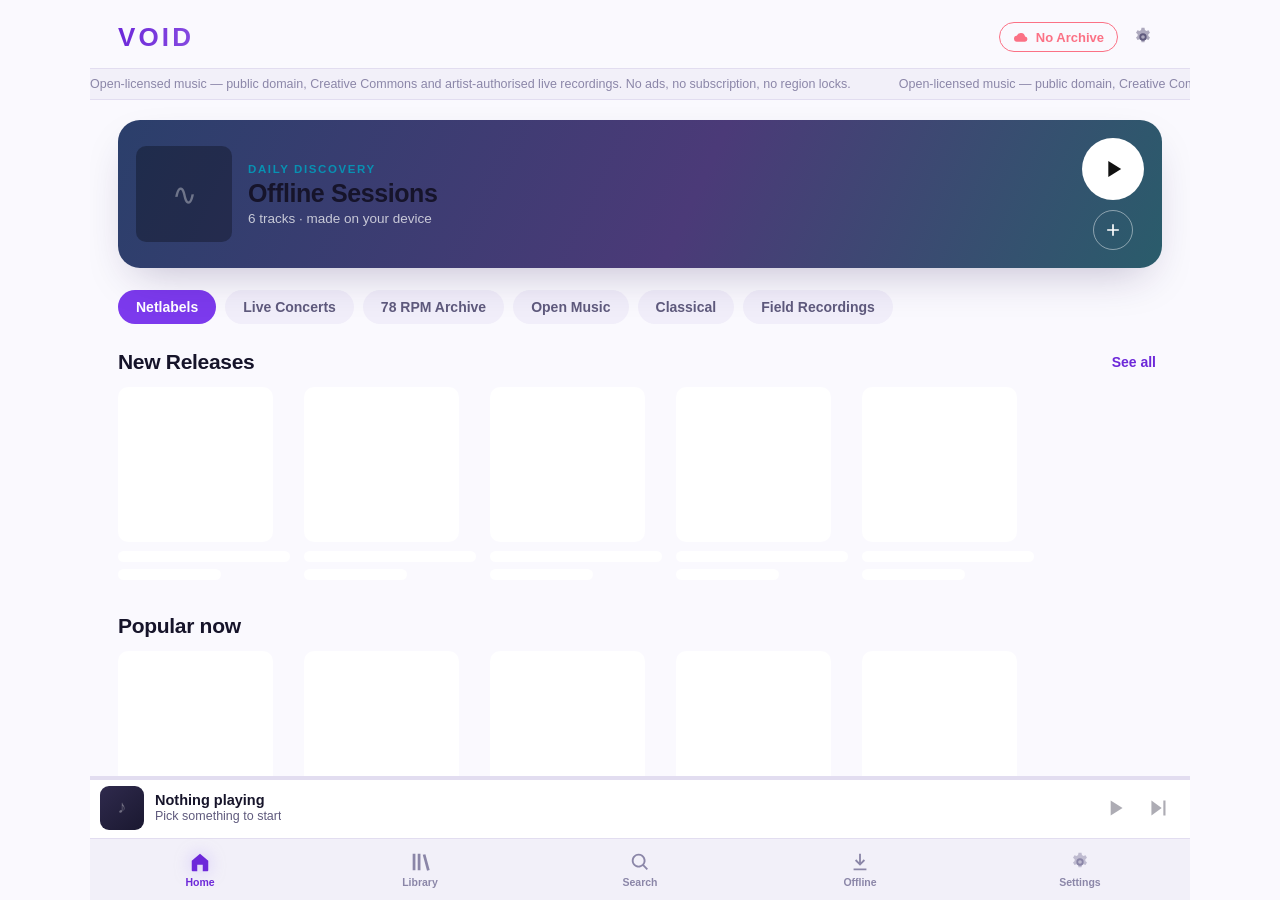
==== commit df21fed4: "Add lyrics, sleep timer, themes and an update check Features taken as ideas from the reference app a" ====
--- a/index.html
+++ b/index.html
@@ -105,6 +105,10 @@
           <svg viewBox="0 0 24 24" aria-hidden="true"><path d="M12 15.4 5.6 9l1.4-1.4 5 5 5-5L18.4 9z"/></svg>
         </button>
         <span class="np-source" id="np-source"></span>
+        <button class="icon-btn" id="np-sleep" type="button" aria-label="Sleep timer">
+          <svg viewBox="0 0 24 24" aria-hidden="true"><path d="M12.3 2a9 9 0 1 0 9.7 12.3A7.5 7.5 0 0 1 12.3 2"/></svg>
+          <span class="sleep-dot" id="sleep-dot" hidden></span>
+        </button>
         <button class="icon-btn" id="np-queue" type="button" aria-label="Queue">
           <svg viewBox="0 0 24 24" aria-hidden="true"><path d="M3 6h12v2H3zm0 5h12v2H3zm0 5h8v2H3zm14-8.5 5 3.5-5 3.5z"/></svg>
         </button>
@@ -148,6 +152,22 @@
           <span class="repeat-one" aria-hidden="true">1</span>
         </button>
       </div>
+
+      <!-- Current lyric line; tap to open the full sheet. -->
+      <button class="np-lyric" id="np-lyric" type="button" hidden></button>
+    </div>
+
+    <!-- Full lyrics, scrolls with the song. -->
+    <div class="lyrics-sheet" id="lyrics-sheet" hidden>
+      <div class="lyrics-head">
+        <button class="icon-btn" id="lyrics-close" type="button" aria-label="Close lyrics">
+          <svg viewBox="0 0 24 24" aria-hidden="true"><path d="M12 15.4 5.6 9l1.4-1.4 5 5 5-5L18.4 9z"/></svg>
+        </button>
+        <span class="np-source">Lyrics</span>
+        <span style="width:38px"></span>
+      </div>
+      <div class="lyrics-body" id="lyrics-body"></div>
+      <div class="lyrics-credit">Lyrics from LRCLIB</div>
     </div>
   </section>
 
--- a/css/app.css
+++ b/css/app.css
@@ -36,6 +36,32 @@
   --ease: cubic-bezier(.22, .9, .3, 1);
 }
 
+/* Light palette. Only the tokens change; every component follows. */
+:root[data-theme="light"] {
+  --bg:        #faf9fe;
+  --bg-2:      #f2f0f9;
+  --panel:     #ffffff;
+  --panel-2:   #f1eefa;
+  --panel-3:   #e5dff5;
+  --line:      #e2ddf0;
+  --text:      #16142a;
+  --muted:     #5f5a7d;
+  --muted-2:   #8b86a8;
+  --accent:    #7c3aed;
+  --accent-2:  #6d28d9;
+  --cyan:      #0891b2;
+  --shadow: 0 18px 45px -16px rgba(40, 20, 80, .28);
+}
+
+/* AMOLED: true black so the panel switches those pixels off entirely. */
+:root[data-amoled="on"]:not([data-theme="light"]) {
+  --bg:     #000000;
+  --bg-2:   #050509;
+  --panel:  #0b0b12;
+  --panel-2:#14141d;
+  --line:   #1c1c28;
+}
+
 * { box-sizing: border-box; -webkit-tap-highlight-color: transparent; }
 [hidden] { display: none !important; }
 
@@ -243,6 +269,15 @@
 }
 .shelf::-webkit-scrollbar { display: none; }
 
+/* Wrapping variant: shows a whole discography at once instead of scrolling. */
+.grid-shelf {
+  display: grid;
+  grid-template-columns: repeat(auto-fill, minmax(146px, 1fr));
+  gap: 16px 12px;
+}
+.grid-shelf .tile, .grid-shelf .tile-art { width: 100%; }
+.grid-shelf .tile-art { height: auto; aspect-ratio: 1; }
+
 .tile {
   flex: none; width: 155px; cursor: pointer;
   scroll-snap-align: start; text-align: left;
@@ -291,13 +326,53 @@
 }
 .chart-art img { width: 100%; height: 100%; object-fit: cover; }
 
+/* ── Top result & artists ──────────────────────────────────────────── */
+
+.top-result {
+  display: flex; align-items: center; gap: 14px; width: 100%;
+  background: var(--panel); border-radius: var(--r-md);
+  padding: 12px 14px; margin-bottom: 24px; cursor: pointer; text-align: left;
+  transition: background .15s var(--ease);
+}
+.top-result:hover { background: var(--panel-2); }
+.top-art {
+  width: 72px; height: 72px; border-radius: var(--r-sm); flex: none;
+  overflow: hidden; display: grid; place-items: center;
+}
+.top-art img { width: 100%; height: 100%; object-fit: cover; }
+.top-body { flex: 1; min-width: 0; }
+.top-kicker { font-size: 11.5px; font-weight: 800; letter-spacing: .1em; text-transform: uppercase; color: var(--accent-2); }
+.top-name {
+  font-size: 21px; font-weight: 800; letter-spacing: -.3px; margin-top: 3px;
+  white-space: nowrap; overflow: hidden; text-overflow: ellipsis;
+}
+
+/* Round art reads as "person" rather than "record". */
+.tile-art.round, .artist-photo { border-radius: 50%; }
+.artist-tile { text-align: center; }
+
+.artist-head { display: flex; flex-direction: column; align-items: center; gap: 14px; text-align: center; margin-bottom: 20px; }
+.artist-photo {
+  width: 150px; height: 150px; overflow: hidden; flex: none;
+  display: grid; place-items: center; box-shadow: var(--shadow);
+}
+.artist-photo img { width: 100%; height: 100%; object-fit: cover; }
+.artist-photo .art-glyph { font-size: 46px; }
+.artist-head h1 { font-size: 27px; font-weight: 800; letter-spacing: -.5px; }
+
+.about-card {
+  background: var(--panel); border-radius: var(--r-md); padding: 16px 18px;
+}
+.about-card p { margin: 0; font-size: 14px; line-height: 1.65; color: var(--muted); }
+
 /* ── Track rows ────────────────────────────────────────────────────── */
 
 .tracks { display: flex; flex-direction: column; gap: 2px; }
 
 .track {
   display: grid;
-  grid-template-columns: 46px minmax(0, 1fr) auto auto;
+  /* art · main · meta · download · menu */
+  grid-template-columns: 46px minmax(0, 1fr) auto auto auto;
   align-items: center; gap: 12px;
   padding: 7px 4px; border-radius: var(--r-sm);
   cursor: pointer;
@@ -339,8 +414,16 @@
 .src-dot[data-src="offline"]::before { background: var(--cyan); }
 .src-dot[data-src="local"]::before  { background: var(--ok); }
 
-.row-menu { width: 34px; height: 34px; }
-.row-menu svg { width: 18px; height: 18px; }
+.row-menu, .row-dl { width: 34px; height: 34px; }
+.row-menu svg, .row-dl svg { width: 18px; height: 18px; }
+.row-dl[aria-pressed="true"] { color: var(--cyan); }
+.row-dl.busy { animation: pulse-dl 1s ease-in-out infinite; }
+@keyframes pulse-dl { 50% { opacity: .35; } }
+
+/* On narrow phones the source label is the first thing to go. */
+@media (max-width: 400px) {
+  .src-dot { display: none; }
+}
 
 /* ── Buttons ───────────────────────────────────────────────────────── */
 
@@ -682,6 +765,58 @@
   border-radius: 3px; padding: 0 2px; display: none;
 }
 #np-repeat[data-mode="one"] .repeat-one { display: block; }
+
+/* ── Lyrics ────────────────────────────────────────────────────────── */
+
+.np-lyric {
+  margin-top: 20px; width: 100%; cursor: pointer;
+  font-size: 17px; font-weight: 650; line-height: 1.45;
+  color: var(--accent-2); text-align: center;
+  min-height: 26px; padding: 4px 8px;
+  display: -webkit-box; -webkit-line-clamp: 2; line-clamp: 2;
+  -webkit-box-orient: vertical; overflow: hidden;
+  transition: opacity .25s var(--ease);
+}
+.np-lyric:empty { opacity: 0; }
+
+.lyrics-sheet {
+  position: absolute; inset: 0; z-index: 2;
+  background: color-mix(in srgb, var(--bg) 92%, transparent);
+  backdrop-filter: blur(24px);
+  display: flex; flex-direction: column;
+  animation: sheet-up .26s var(--ease);
+  padding-bottom: var(--safe-b);
+}
+.lyrics-head {
+  display: flex; align-items: center; gap: 10px;
+  padding: 12px 18px; padding-top: calc(12px + env(safe-area-inset-top, 0px));
+}
+.lyrics-head .icon-btn { color: var(--text); }
+.lyrics-body {
+  flex: 1; overflow-y: auto;
+  padding: 12vh 26px; max-width: 520px; margin: 0 auto; width: 100%;
+  scrollbar-width: none;
+}
+.lyrics-body::-webkit-scrollbar { display: none; }
+.lyric-line {
+  font-size: 21px; font-weight: 700; line-height: 1.4;
+  color: var(--muted-2); padding: 9px 0;
+  transition: color .3s var(--ease), transform .3s var(--ease);
+  transform-origin: left center;
+}
+.lyric-line.active { color: var(--text); transform: scale(1.04); }
+.lyric-line.passed { color: var(--muted-2); opacity: .5; }
+.lyrics-plain { white-space: pre-wrap; font-size: 16px; line-height: 1.8; color: var(--muted); font-weight: 500; }
+.lyrics-credit { text-align: center; font-size: 11.5px; color: var(--muted-2); padding: 10px; }
+
+/* ── Sleep timer ───────────────────────────────────────────────────── */
+
+#np-sleep { position: relative; }
+.sleep-dot {
+  position: absolute; top: 6px; right: 6px;
+  width: 7px; height: 7px; border-radius: 50%; background: var(--cyan);
+}
+#np-sleep[aria-pressed="true"] { color: var(--cyan); }
 
 /* ── Drawer / modal / toast ────────────────────────────────────────── */
 
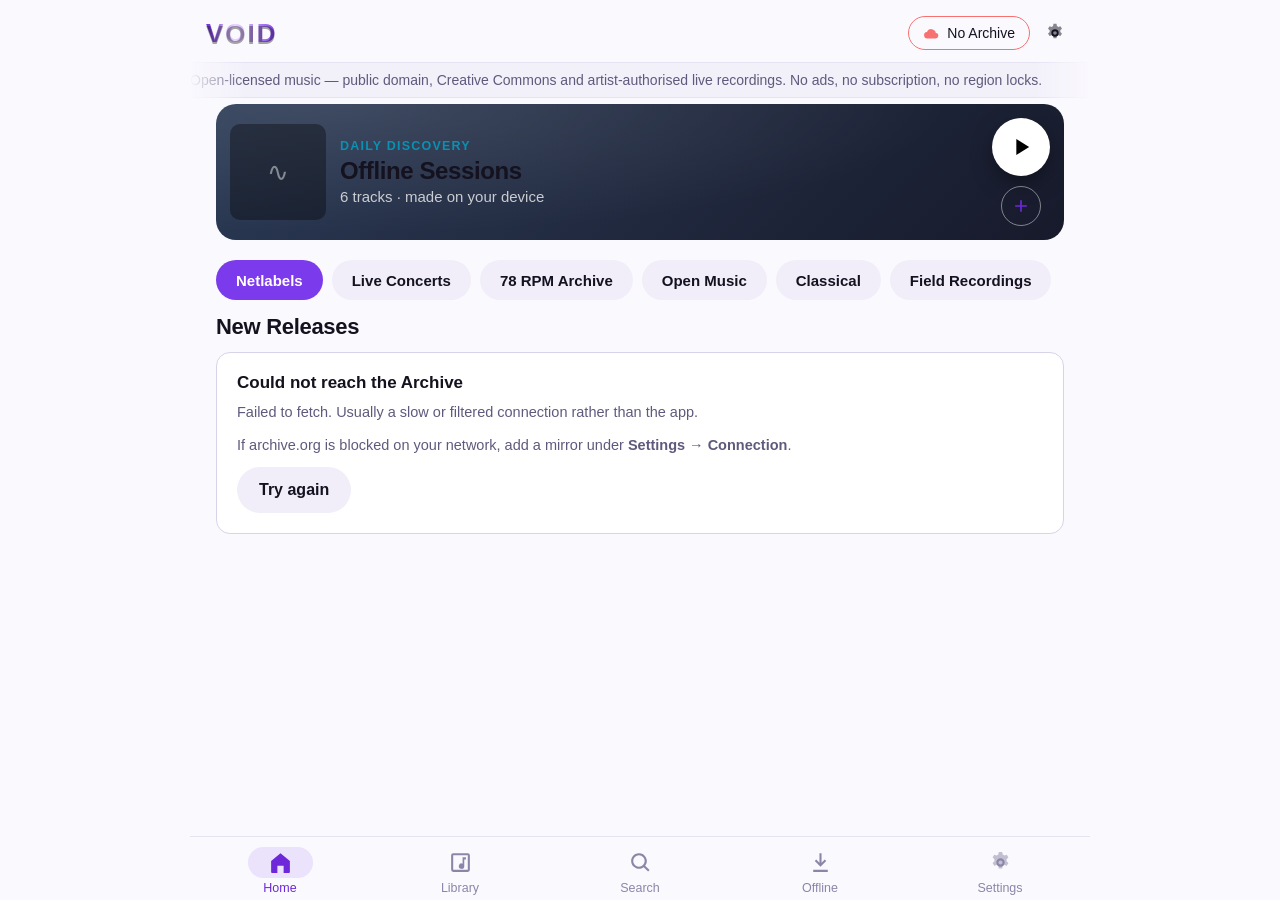
==== commit bb94f453: "Keep playing when closed, show on the lock screen, rebuild the UI Three things, from the screenshots" ====
--- a/index.html
+++ b/index.html
@@ -21,12 +21,7 @@
 
   <!-- ── Top bar ─────────────────────────────────────────────────────── -->
   <header class="topbar" id="topbar">
-    <button class="back-btn" id="back-btn" type="button" aria-label="Go back" hidden>
-      <svg viewBox="0 0 24 24" aria-hidden="true"><path d="M15.4 4.6 14 3.2 5.2 12l8.8 8.8 1.4-1.4L8 12z"/></svg>
-    </button>
-
     <div class="wordmark" id="wordmark">VOID</div>
-    <h1 class="page-title" id="page-title" hidden></h1>
 
     <div class="topbar-end">
       <button class="status-pill" id="net-chip" type="button">
@@ -79,7 +74,7 @@
       <span>Home</span>
     </a>
     <a href="#/library" data-nav="library" class="tab">
-      <svg viewBox="0 0 24 24" aria-hidden="true"><path d="M4 3h3v18H4zm5.5 0h3v18h-3zM15 4.2l2.9-.78 4.66 17.38-2.9.78z"/></svg>
+      <svg viewBox="0 0 24 24" aria-hidden="true"><path d="M5 3h14a2 2 0 0 1 2 2v14a2 2 0 0 1-2 2H5a2 2 0 0 1-2-2V5a2 2 0 0 1 2-2m0 2v14h14V5zm9 2v6.1a2.6 2.6 0 1 0 1.6 2.4V9h1.6V7z"/></svg>
       <span>Library</span>
     </a>
     <a href="#/search" data-nav="search" class="tab">
@@ -105,10 +100,6 @@
           <svg viewBox="0 0 24 24" aria-hidden="true"><path d="M12 15.4 5.6 9l1.4-1.4 5 5 5-5L18.4 9z"/></svg>
         </button>
         <span class="np-source" id="np-source"></span>
-        <button class="icon-btn" id="np-sleep" type="button" aria-label="Sleep timer">
-          <svg viewBox="0 0 24 24" aria-hidden="true"><path d="M12.3 2a9 9 0 1 0 9.7 12.3A7.5 7.5 0 0 1 12.3 2"/></svg>
-          <span class="sleep-dot" id="sleep-dot" hidden></span>
-        </button>
         <button class="icon-btn" id="np-queue" type="button" aria-label="Queue">
           <svg viewBox="0 0 24 24" aria-hidden="true"><path d="M3 6h12v2H3zm0 5h12v2H3zm0 5h8v2H3zm14-8.5 5 3.5-5 3.5z"/></svg>
         </button>
@@ -117,6 +108,10 @@
       <div class="np-art" id="np-art"><i class="art-glyph">♪</i></div>
 
       <div class="np-info">
+        <button class="icon-btn" id="np-sleep" type="button" aria-label="Sleep timer">
+          <svg viewBox="0 0 24 24" aria-hidden="true"><path d="M12.3 2a9 9 0 1 0 9.7 12.3A7.5 7.5 0 0 1 12.3 2"/></svg>
+          <span class="sleep-dot" id="sleep-dot" hidden></span>
+        </button>
         <div class="np-titles">
           <div class="np-title" id="np-title">Nothing playing</div>
           <div class="np-artist" id="np-artist"></div>
@@ -174,7 +169,10 @@
   <!-- ── Queue drawer ────────────────────────────────────────────────── -->
   <div class="drawer" id="queue-drawer" hidden>
     <div class="drawer-head">
-      <h2>Queue</h2>
+      <div class="drawer-titles">
+        <h2>Queue</h2>
+        <span class="drawer-count" id="queue-count"></span>
+      </div>
       <div class="drawer-actions">
         <button class="btn-ghost" id="queue-clear" type="button">Clear</button>
         <button class="icon-btn" id="queue-close" type="button" aria-label="Close queue">
--- a/css/app.css
+++ b/css/app.css
@@ -3,33 +3,38 @@
    that can be geo-blocked. System font stack only. */
 
 :root {
-  --bg:        #08070f;
-  --bg-2:      #0e0d18;
-  --panel:     #14131f;
-  --panel-2:   #1c1a2b;
-  --panel-3:   #24213a;
-  --line:      #262338;
-  --text:      #f1eefb;
-  --muted:     #9d98bd;
-  --muted-2:   #6b6789;
+  --bg:        #08080c;
+  --bg-2:      #0d0d12;
+  --panel:     #131318;
+  --panel-2:   #1a1a21;
+  --panel-3:   #23232c;
+  --line:      #212129;
+  --line-2:    #2c2c36;
+  --text:      #ffffff;
+  --muted:     #9d9dab;
+  --muted-2:   #6f6f7d;
   --accent:    #8b5cf6;
   --accent-2:  #a78bfa;
-  --accent-ink:#120a24;
+  --accent-dim:rgba(139, 92, 246, .16);
+  --accent-ink:#ffffff;
   --cyan:      #22d3ee;
-  --danger:    #fb7185;
-  --ok:        #4ade80;
+  --danger:    #f87171;
+  --ok:        #22c55e;
   --warn:      #fbbf24;
 
-  --r-sm: 10px;
-  --r-md: 16px;
-  --r-lg: 22px;
-  --r-xl: 28px;
-
-  --tabbar-h: 62px;
+  /* Tint taken from the current cover; falls back to the accent. */
+  --np-tint:   #8b5cf6;
+
+  --r-sm: 8px;
+  --r-md: 14px;
+  --r-lg: 20px;
+  --r-xl: 26px;
+
+  --tabbar-h: 64px;
   --mini-h: 62px;
   --safe-b: env(safe-area-inset-bottom, 0px);
 
-  --shadow: 0 20px 55px -14px rgba(0, 0, 0, .8);
+  --shadow: 0 20px 55px -14px rgba(0, 0, 0, .85);
   --font: -apple-system, BlinkMacSystemFont, "Segoe UI", Roboto, "Helvetica Neue",
           "Noto Sans", "Noto Sans Arabic", Arial, sans-serif;
 
@@ -43,12 +48,14 @@
   --panel:     #ffffff;
   --panel-2:   #f1eefa;
   --panel-3:   #e5dff5;
-  --line:      #e2ddf0;
-  --text:      #16142a;
+  --line:      #e6e2f2;
+  --line-2:    #d9d3ea;
+  --text:      #14121f;
   --muted:     #5f5a7d;
   --muted-2:   #8b86a8;
   --accent:    #7c3aed;
   --accent-2:  #6d28d9;
+  --accent-dim:rgba(124, 58, 237, .12);
   --cyan:      #0891b2;
   --shadow: 0 18px 45px -16px rgba(40, 20, 80, .28);
 }
@@ -56,41 +63,38 @@
 /* AMOLED: true black so the panel switches those pixels off entirely. */
 :root[data-amoled="on"]:not([data-theme="light"]) {
   --bg:     #000000;
-  --bg-2:   #050509;
-  --panel:  #0b0b12;
-  --panel-2:#14141d;
-  --line:   #1c1c28;
-}
-
-* { box-sizing: border-box; -webkit-tap-highlight-color: transparent; }
+  --bg-2:   #000000;
+  --panel:  #0c0c11;
+  --panel-2:#151519;
+  --line:   #1b1b22;
+}
+
+* { box-sizing: border-box; margin: 0; padding: 0; }
 [hidden] { display: none !important; }
 
 html, body {
-  margin: 0;
   height: 100%;
   background: var(--bg);
   color: var(--text);
   font-family: var(--font);
   -webkit-font-smoothing: antialiased;
+  text-rendering: optimizeLegibility;
   overscroll-behavior-y: none;
 }
+
 body { overflow: hidden; }
 
+button, input, select, textarea { font: inherit; color: inherit; }
+button { cursor: pointer; background: none; border: 0; }
 a { color: inherit; text-decoration: none; }
-button { font: inherit; color: inherit; background: none; border: 0; }
-h1, h2, h3 { margin: 0; line-height: 1.15; }
-svg { width: 22px; height: 22px; fill: currentColor; display: block; }
-
-:focus-visible { outline: 2px solid var(--accent-2); outline-offset: 2px; border-radius: 6px; }
-
-/* ── Frame ─────────────────────────────────────────────────────────── */
+img { display: block; }
+::-webkit-scrollbar { width: 0; height: 0; }
 
 .app {
   height: 100%;
-  display: grid;
-  grid-template-rows: auto auto 1fr auto auto;
-  grid-template-areas: "topbar" "ticker" "view" "mini" "tabbar";
-  max-width: 1100px;
+  display: flex;
+  flex-direction: column;
+  max-width: 900px;
   margin: 0 auto;
   position: relative;
 }
@@ -98,804 +102,1316 @@
 /* ── Top bar ───────────────────────────────────────────────────────── */
 
 .topbar {
-  grid-area: topbar;
-  display: flex; align-items: center; gap: 10px;
+  display: flex;
+  align-items: center;
+  gap: 10px;
   padding: 14px 16px 10px;
-  padding-top: calc(14px + env(safe-area-inset-top, 0px));
+  flex: none;
 }
 
 .wordmark {
-  font-size: 26px; font-weight: 900; letter-spacing: .12em;
-  background: linear-gradient(96deg, var(--accent-2), #e9d5ff 45%, var(--cyan));
-  -webkit-background-clip: text; background-clip: text; color: transparent;
-  flex: 1; min-width: 0;
+  font-size: 26px;
+  font-weight: 900;
+  letter-spacing: 2px;
+  background: linear-gradient(92deg, var(--accent-2), #e9d5ff 40%, var(--accent));
+  -webkit-background-clip: text;
+  background-clip: text;
+  color: transparent;
+  text-shadow: 0 2px 0 rgba(0, 0, 0, .35);
 }
 
 .page-title {
-  font-size: 26px; font-weight: 800; letter-spacing: -.5px;
-  flex: 1; min-width: 0;
-  white-space: nowrap; overflow: hidden; text-overflow: ellipsis;
-}
-
-.back-btn {
-  display: grid; place-items: center;
-  width: 36px; height: 36px; border-radius: 50%; flex: none;
-  color: var(--text); cursor: pointer;
-  transition: background .15s var(--ease);
-}
-.back-btn:hover { background: var(--panel-2); }
-
-.topbar-end { display: flex; align-items: center; gap: 6px; flex: none; }
+  font-size: 22px;
+  font-weight: 700;
+  letter-spacing: -.2px;
+}
+
+.topbar-end { margin-left: auto; display: flex; align-items: center; gap: 6px; }
+
+.back-btn, .icon-btn {
+  width: 38px;
+  height: 38px;
+  display: grid;
+  place-items: center;
+  border-radius: 12px;
+  color: var(--text);
+  flex: none;
+  transition: background .15s var(--ease), transform .12s var(--ease);
+}
+.back-btn svg, .icon-btn svg { width: 22px; height: 22px; fill: currentColor; }
+.back-btn:active, .icon-btn:active { transform: scale(.92); }
+.icon-btn:hover { background: var(--panel-2); }
 
 .status-pill {
-  display: inline-flex; align-items: center; gap: 7px;
-  border: 1px solid var(--accent); border-radius: 999px;
-  padding: 6px 13px; font-size: 13px; font-weight: 600;
-  color: var(--accent-2); cursor: pointer;
-  transition: background .15s var(--ease);
-}
-.status-pill:hover { background: rgba(139, 92, 246, .12); }
-.status-pill .pill-icon { width: 16px; height: 16px; }
-.status-pill[data-state="offline"],
-.status-pill[data-state="blocked"] { border-color: var(--danger); color: var(--danger); }
-.status-pill[data-state="slow"] { border-color: var(--warn); color: var(--warn); }
-
-.icon-btn {
-  display: grid; place-items: center;
-  width: 38px; height: 38px; border-radius: 50%;
-  color: var(--muted); cursor: pointer;
-  transition: background .15s var(--ease), color .15s var(--ease), transform .1s var(--ease);
-}
-.icon-btn:hover { background: var(--panel-2); color: var(--text); }
-.icon-btn:active { transform: scale(.9); }
-.icon-btn[aria-pressed="true"] { color: var(--accent-2); }
-.icon-btn:disabled { opacity: .3; pointer-events: none; }
-.icon-btn.big svg { width: 28px; height: 28px; }
+  display: inline-flex;
+  align-items: center;
+  gap: 7px;
+  height: 34px;
+  padding: 0 14px;
+  border-radius: 999px;
+  border: 1px solid var(--accent);
+  color: var(--text);
+  font-size: 14px;
+  font-weight: 500;
+}
+.status-pill .pill-icon { width: 17px; height: 17px; fill: var(--accent-2); }
+.status-pill[data-state="offline"], .status-pill[data-state="blocked"] { border-color: var(--danger); }
+.status-pill[data-state="offline"] .pill-icon,
+.status-pill[data-state="blocked"] .pill-icon { fill: var(--danger); }
+.status-pill[data-state="slow"] { border-color: var(--warn); }
+.status-pill[data-state="slow"] .pill-icon { fill: var(--warn); }
 
 /* ── Ticker ────────────────────────────────────────────────────────── */
 
 .ticker {
-  grid-area: ticker;
-  overflow: hidden;
-  border-block: 1px solid var(--line);
+  flex: none;
+  overflow: hidden;
+  padding: 9px 0;
+  border-top: 1px solid var(--line);
+  border-bottom: 1px solid var(--line);
   background: var(--bg-2);
-  padding: 8px 0;
+  mask-image: linear-gradient(90deg, transparent, #000 6%, #000 94%, transparent);
 }
 .ticker-track {
-  display: flex; gap: 48px; width: max-content;
-  animation: ticker 42s linear infinite;
-}
-.ticker span { font-size: 12.5px; color: var(--muted-2); white-space: nowrap; }
+  display: flex;
+  gap: 60px;
+  width: max-content;
+  animation: ticker 34s linear infinite;
+}
+.ticker span { font-size: 14px; color: var(--muted); white-space: nowrap; }
 @keyframes ticker { to { transform: translateX(-50%); } }
 
-/* ── Scroll area ───────────────────────────────────────────────────── */
+/* ── Scrolling view ────────────────────────────────────────────────── */
 
 .view {
-  grid-area: view;
-  overflow-y: auto; overflow-x: hidden;
-  padding: 16px 16px 28px;
-  scrollbar-width: thin; scrollbar-color: var(--line) transparent;
+  flex: 1;
+  overflow-y: auto;
+  overflow-x: hidden;
   -webkit-overflow-scrolling: touch;
-}
-.view::-webkit-scrollbar { width: 8px; }
-.view::-webkit-scrollbar-thumb { background: var(--line); border-radius: 99px; }
-.view:focus { outline: none; }
-
-/* ── Hero ──────────────────────────────────────────────────────────── */
+  padding: 6px 16px calc(var(--tabbar-h) + var(--mini-h) + var(--safe-b) + 26px);
+}
+
+.view-title {
+  font-size: 34px;
+  font-weight: 800;
+  letter-spacing: -1px;
+  margin: 10px 0 16px;
+}
+
+.view-head {
+  display: flex;
+  align-items: center;
+  gap: 4px;
+  margin: 10px 0 14px;
+}
+.view-head .view-title { margin: 0; flex: 1; }
+.view-head .icon-btn svg { width: 24px; height: 24px; }
+.view-head .icon-btn.accent { color: var(--accent-2); }
+.view-head.bare { margin: 4px 0 6px; }
+
+.section { margin-bottom: 26px; }
+
+.section-head {
+  display: flex;
+  align-items: baseline;
+  gap: 10px;
+  margin: 0 0 12px;
+}
+.section-head h2 { font-size: 22px; font-weight: 700; letter-spacing: -.3px; }
+.section-head .sub { font-size: 13px; color: var(--muted-2); }
+.section-head .more {
+  margin-left: auto;
+  color: var(--accent-2);
+  font-size: 16px;
+  font-weight: 600;
+}
+
+/* Small purple caps, the label above every settings group. */
+.group-label {
+  font-size: 12.5px;
+  font-weight: 700;
+  letter-spacing: 1.4px;
+  text-transform: uppercase;
+  color: var(--accent-2);
+  margin: 26px 2px 12px;
+}
+.group-label.cyan { color: var(--cyan); }
+
+/* ── Chips ─────────────────────────────────────────────────────────── */
+
+.chips {
+  display: flex;
+  gap: 9px;
+  overflow-x: auto;
+  padding: 2px 0 14px;
+  scrollbar-width: none;
+}
+.chip {
+  flex: none;
+  height: 40px;
+  padding: 0 20px;
+  border-radius: 999px;
+  background: var(--panel-2);
+  color: var(--text);
+  font-size: 15px;
+  font-weight: 600;
+  transition: background .15s var(--ease), color .15s var(--ease);
+}
+.chip.active { background: var(--accent); color: #fff; }
+
+/* ── Hero card ─────────────────────────────────────────────────────── */
 
 .hero {
-  position: relative; overflow: hidden;
+  display: flex;
+  align-items: center;
+  gap: 14px;
+  padding: 14px;
   border-radius: var(--r-lg);
-  padding: 18px;
-  margin-bottom: 22px;
-  display: flex; align-items: center; gap: 16px;
-  background: linear-gradient(115deg, #2b3f6b, #4b3a78 55%, #2a5c6b);
-  box-shadow: var(--shadow);
+  background:
+    radial-gradient(120% 160% at 15% 0%, rgba(255, 255, 255, .1), transparent 60%),
+    linear-gradient(135deg, var(--c1, #2b3a55), var(--c2, #171a2b));
+  margin-bottom: 18px;
+  position: relative;
+  overflow: hidden;
 }
 .hero-art {
-  width: 96px; height: 96px; flex: none;
-  border-radius: var(--r-sm); overflow: hidden;
-  background: rgba(0, 0, 0, .3);
-  display: grid; place-items: center;
-}
-.hero-art img { width: 100%; height: 100%; object-fit: cover; }
+  width: 96px;
+  height: 96px;
+  flex: none;
+  border-radius: 10px;
+  overflow: hidden;
+  position: relative;
+  background: rgba(0, 0, 0, .35);
+  display: grid;
+  place-items: center;
+}
+.hero-art img { position: absolute; inset: 0; width: 100%; height: 100%; object-fit: cover; }
 .hero-body { flex: 1; min-width: 0; }
 .hero-kicker {
-  font-size: 11.5px; font-weight: 800; letter-spacing: .14em;
-  text-transform: uppercase; color: var(--cyan);
+  font-size: 12.5px;
+  font-weight: 700;
+  letter-spacing: 1.2px;
+  text-transform: uppercase;
+  color: var(--cyan);
+  margin-bottom: 4px;
 }
 .hero-title {
-  font-size: 25px; font-weight: 800; letter-spacing: -.4px; margin-top: 4px;
-  white-space: nowrap; overflow: hidden; text-overflow: ellipsis;
-}
-.hero-sub { font-size: 13.5px; color: rgba(255, 255, 255, .72); margin-top: 3px; }
-.hero-actions { display: flex; flex-direction: column; gap: 10px; flex: none; align-items: center; }
-
+  font-size: 24px;
+  font-weight: 800;
+  letter-spacing: -.4px;
+  overflow: hidden;
+  text-overflow: ellipsis;
+  white-space: nowrap;
+}
+.hero-sub {
+  font-size: 15px;
+  color: rgba(255, 255, 255, .75);
+  margin-top: 3px;
+  overflow: hidden;
+  text-overflow: ellipsis;
+  white-space: nowrap;
+}
+.hero-actions { display: flex; flex-direction: column; align-items: center; gap: 10px; flex: none; }
 .hero-play {
-  width: 62px; height: 62px; border-radius: 50%;
-  background: #fff; color: #111; cursor: pointer;
-  display: grid; place-items: center;
-  transition: transform .12s var(--ease);
-}
-.hero-play:hover { transform: scale(1.06); }
-.hero-play:active { transform: scale(.95); }
-.hero-play svg { width: 28px; height: 28px; }
-
+  width: 58px;
+  height: 58px;
+  border-radius: 50%;
+  background: #fff;
+  color: #000;
+  display: grid;
+  place-items: center;
+  box-shadow: 0 8px 24px -6px rgba(0, 0, 0, .6);
+}
+.hero-play svg { width: 26px; height: 26px; fill: #000; }
 .hero-add {
-  width: 40px; height: 40px; border-radius: 50%;
+  width: 40px;
+  height: 40px;
+  border-radius: 50%;
   border: 1.5px solid rgba(255, 255, 255, .45);
-  color: #fff; cursor: pointer; display: grid; place-items: center;
-  transition: background .15s var(--ease);
-}
-.hero-add:hover { background: rgba(255, 255, 255, .16); }
-
-/* ── Chips ─────────────────────────────────────────────────────────── */
-
-.chips {
-  display: flex; gap: 9px; overflow-x: auto;
-  padding-bottom: 4px; margin-bottom: 22px;
+  display: grid;
+  place-items: center;
+  color: var(--accent-2);
+}
+.hero-add svg { width: 20px; height: 20px; fill: currentColor; }
+
+/* ── Horizontal shelves and tiles ──────────────────────────────────── */
+
+.shelf {
+  display: flex;
+  gap: 14px;
+  overflow-x: auto;
+  scroll-snap-type: x proximity;
+  padding-bottom: 4px;
   scrollbar-width: none;
 }
-.chips::-webkit-scrollbar { display: none; }
-
-.chip {
-  flex: none; cursor: pointer;
-  padding: 9px 18px; border-radius: 999px;
-  background: var(--panel-2);
-  font-size: 14px; font-weight: 600; color: var(--muted);
-  transition: background .15s var(--ease), color .15s var(--ease);
-  white-space: nowrap;
-}
-.chip:hover { background: var(--panel-3); color: var(--text); }
-.chip.active { background: var(--accent); color: #fff; }
-
-/* ── Sections ──────────────────────────────────────────────────────── */
-
-.section { margin-bottom: 28px; }
-.section-head {
-  display: flex; align-items: center; gap: 12px; margin-bottom: 13px;
-}
-.section-head h2 { font-size: 21px; font-weight: 800; letter-spacing: -.3px; }
-.section-head .more {
-  margin-left: auto; font-size: 14px; font-weight: 600;
-  color: var(--accent-2); cursor: pointer;
-}
-
-/* Horizontal shelves */
-.shelf {
-  display: flex; gap: 14px; overflow-x: auto;
-  padding-bottom: 6px; scroll-snap-type: x proximity;
-  scrollbar-width: none;
-}
-.shelf::-webkit-scrollbar { display: none; }
-
-/* Wrapping variant: shows a whole discography at once instead of scrolling. */
+.shelf > * { scroll-snap-align: start; }
+
 .grid-shelf {
   display: grid;
-  grid-template-columns: repeat(auto-fill, minmax(146px, 1fr));
-  gap: 16px 12px;
-}
-.grid-shelf .tile, .grid-shelf .tile-art { width: 100%; }
-.grid-shelf .tile-art { height: auto; aspect-ratio: 1; }
-
-.tile {
-  flex: none; width: 155px; cursor: pointer;
-  scroll-snap-align: start; text-align: left;
-  transition: transform .16s var(--ease);
-}
-.tile:active { transform: scale(.97); }
-
-.tile-art {
+  grid-template-columns: repeat(auto-fill, minmax(148px, 1fr));
+  gap: 18px 14px;
+}
+
+.tile, .card { width: 100%; text-align: left; }
+.shelf .tile, .shelf .card { width: 156px; flex: none; }
+
+.tile-art, .card > .art, .sk-card {
+  width: 100%;
+  aspect-ratio: 1;
+  border-radius: 12px;
+  overflow: hidden;
   position: relative;
-  width: 155px; height: 155px;
-  border-radius: var(--r-sm); overflow: hidden;
-  background: linear-gradient(140deg, var(--c1, #2f2a4d), var(--c2, #1a1830));
-  display: grid; place-items: center;
-  margin-bottom: 9px;
-}
-.tile-art img { width: 100%; height: 100%; object-fit: cover; display: block; }
+  display: grid;
+  place-items: center;
+  background: linear-gradient(140deg, var(--c1, #2a2a3a), var(--c2, #16161f));
+}
+.tile-art img, .card > .art img {
+  position: absolute;
+  inset: 0;
+  width: 100%;
+  height: 100%;
+  object-fit: cover;
+}
+.tile-art.round, .art.round { border-radius: 50%; }
+
+.art-glyph { font-size: 26px; color: rgba(255, 255, 255, .45); font-style: normal; }
+
 .tile-badge {
-  position: absolute; right: 7px; bottom: 7px;
-  background: rgba(20, 12, 30, .82); backdrop-filter: blur(6px);
-  font-size: 10.5px; font-weight: 700; letter-spacing: .05em;
-  padding: 3px 7px; border-radius: 5px; color: #e9d5ff;
-}
-.tile-title {
-  font-size: 14.5px; font-weight: 650; line-height: 1.3;
-  white-space: nowrap; overflow: hidden; text-overflow: ellipsis;
-}
-.tile-sub {
-  font-size: 12.5px; color: var(--muted); margin-top: 3px;
-  white-space: nowrap; overflow: hidden; text-overflow: ellipsis;
-}
-
-.art-glyph { font-size: 30px; color: rgba(255, 255, 255, .35); font-style: normal; }
-
-/* Numbered chart rows */
+  position: absolute;
+  right: 8px;
+  bottom: 8px;
+  padding: 3px 9px;
+  border-radius: 6px;
+  background: rgba(120, 40, 60, .85);
+  color: #fff;
+  font-size: 12px;
+  font-weight: 700;
+  letter-spacing: .4px;
+  z-index: 1;
+}
+
+.tile-title, .card-title {
+  margin-top: 9px;
+  font-size: 16px;
+  font-weight: 600;
+  line-height: 1.25;
+  overflow: hidden;
+  text-overflow: ellipsis;
+  white-space: nowrap;
+}
+.tile-sub, .card-sub {
+  font-size: 14.5px;
+  color: var(--muted);
+  margin-top: 2px;
+  overflow: hidden;
+  text-overflow: ellipsis;
+  white-space: nowrap;
+}
+.artist-tile { text-align: center; }
+.shelf .artist-tile { width: 126px; }
+.artist-tile .tile-title, .artist-tile .tile-sub { text-align: center; }
+
+/* ── Numbered chart rows ───────────────────────────────────────────── */
+
 .chart-row {
-  display: grid; grid-template-columns: 26px 46px 1fr auto;
-  align-items: center; gap: 12px;
-  padding: 8px 4px; border-radius: var(--r-sm); cursor: pointer;
-}
-.chart-row:hover { background: var(--panel); }
-.chart-rank { font-size: 15px; font-weight: 700; color: var(--muted-2); text-align: center; }
-.chart-art {
-  width: 46px; height: 46px; border-radius: 8px; overflow: hidden;
-  background: linear-gradient(140deg, #2f2a4d, #1a1830);
-  display: grid; place-items: center;
-}
-.chart-art img { width: 100%; height: 100%; object-fit: cover; }
-
-/* ── Top result & artists ──────────────────────────────────────────── */
-
-.top-result {
-  display: flex; align-items: center; gap: 14px; width: 100%;
-  background: var(--panel); border-radius: var(--r-md);
-  padding: 12px 14px; margin-bottom: 24px; cursor: pointer; text-align: left;
-  transition: background .15s var(--ease);
-}
-.top-result:hover { background: var(--panel-2); }
-.top-art {
-  width: 72px; height: 72px; border-radius: var(--r-sm); flex: none;
-  overflow: hidden; display: grid; place-items: center;
-}
-.top-art img { width: 100%; height: 100%; object-fit: cover; }
-.top-body { flex: 1; min-width: 0; }
-.top-kicker { font-size: 11.5px; font-weight: 800; letter-spacing: .1em; text-transform: uppercase; color: var(--accent-2); }
-.top-name {
-  font-size: 21px; font-weight: 800; letter-spacing: -.3px; margin-top: 3px;
-  white-space: nowrap; overflow: hidden; text-overflow: ellipsis;
-}
-
-/* Round art reads as "person" rather than "record". */
-.tile-art.round, .artist-photo { border-radius: 50%; }
-.artist-tile { text-align: center; }
-
-.artist-head { display: flex; flex-direction: column; align-items: center; gap: 14px; text-align: center; margin-bottom: 20px; }
-.artist-photo {
-  width: 150px; height: 150px; overflow: hidden; flex: none;
-  display: grid; place-items: center; box-shadow: var(--shadow);
-}
-.artist-photo img { width: 100%; height: 100%; object-fit: cover; }
-.artist-photo .art-glyph { font-size: 46px; }
-.artist-head h1 { font-size: 27px; font-weight: 800; letter-spacing: -.5px; }
-
-.about-card {
-  background: var(--panel); border-radius: var(--r-md); padding: 16px 18px;
-}
-.about-card p { margin: 0; font-size: 14px; line-height: 1.65; color: var(--muted); }
+  display: grid;
+  grid-template-columns: 26px 52px 1fr;
+  align-items: center;
+  gap: 12px;
+  padding: 7px 0;
+  width: 100%;
+  text-align: left;
+}
+.chart-rank {
+  font-size: 17px;
+  font-weight: 500;
+  color: var(--muted-2);
+  text-align: center;
+}
+.chart-row .art, .chart-row .track-art {
+  width: 52px;
+  height: 52px;
+  border-radius: var(--r-sm);
+}
 
 /* ── Track rows ────────────────────────────────────────────────────── */
 
-.tracks { display: flex; flex-direction: column; gap: 2px; }
+.tracks { display: flex; flex-direction: column; }
 
 .track {
   display: grid;
-  /* art · main · meta · download · menu */
-  grid-template-columns: 46px minmax(0, 1fr) auto auto auto;
-  align-items: center; gap: 12px;
-  padding: 7px 4px; border-radius: var(--r-sm);
-  cursor: pointer;
-  transition: background .13s var(--ease);
+  grid-template-columns: 52px 1fr auto auto auto;
+  align-items: center;
+  gap: 12px;
+  padding: 8px 0;
+  border-radius: var(--r-md);
+  transition: background .14s var(--ease);
 }
 .track:hover { background: var(--panel); }
 .track:active { background: var(--panel-2); }
-.track.playing .track-title { color: var(--accent-2); }
 
 .track-art {
-  width: 46px; height: 46px; border-radius: 8px; flex: none;
-  overflow: hidden; display: grid; place-items: center;
-  background: linear-gradient(140deg, #2f2a4d, #1a1830);
+  width: 52px;
+  height: 52px;
+  border-radius: var(--r-sm);
+  overflow: hidden;
   position: relative;
-}
-.track-art img { width: 100%; height: 100%; object-fit: cover; }
-.track-art .art-glyph { font-size: 17px; }
+  display: grid;
+  place-items: center;
+  background: linear-gradient(140deg, var(--c1, #2a2a3a), var(--c2, #16161f));
+  flex: none;
+}
+.track-art img { position: absolute; inset: 0; width: 100%; height: 100%; object-fit: cover; }
+.track-art .art-glyph { font-size: 18px; }
 
 .track-main { min-width: 0; }
 .track-title {
-  font-size: 15px; font-weight: 600;
-  white-space: nowrap; overflow: hidden; text-overflow: ellipsis;
+  font-size: 16.5px;
+  font-weight: 500;
+  overflow: hidden;
+  text-overflow: ellipsis;
+  white-space: nowrap;
 }
 .track-sub {
-  font-size: 12.5px; color: var(--muted); margin-top: 2px;
-  white-space: nowrap; overflow: hidden; text-overflow: ellipsis;
-}
-
-.track-right { display: flex; align-items: center; gap: 8px; }
-.track-dur { font-size: 13px; color: var(--muted); font-variant-numeric: tabular-nums; }
+  font-size: 14.5px;
+  color: var(--muted);
+  margin-top: 2px;
+  overflow: hidden;
+  text-overflow: ellipsis;
+  white-space: nowrap;
+}
+.track.playing .track-title { color: var(--accent-2); }
+
+.track-right { display: flex; align-items: center; gap: 10px; flex: none; }
+.track-dur { font-size: 14.5px; color: var(--muted); font-variant-numeric: tabular-nums; }
+
 .src-dot {
-  display: inline-flex; align-items: center; gap: 5px;
-  font-size: 12.5px; color: var(--muted);
+  display: inline-flex;
+  align-items: center;
+  gap: 5px;
+  font-size: 14px;
+  color: var(--muted);
 }
 .src-dot::before {
-  content: ""; width: 7px; height: 7px; border-radius: 50%;
-  background: var(--accent-2);
-}
-.src-dot[data-src="offline"]::before { background: var(--cyan); }
-.src-dot[data-src="local"]::before  { background: var(--ok); }
-
-.row-menu, .row-dl { width: 34px; height: 34px; }
-.row-menu svg, .row-dl svg { width: 18px; height: 18px; }
-.row-dl[aria-pressed="true"] { color: var(--cyan); }
-.row-dl.busy { animation: pulse-dl 1s ease-in-out infinite; }
-@keyframes pulse-dl { 50% { opacity: .35; } }
-
-/* On narrow phones the source label is the first thing to go. */
-@media (max-width: 400px) {
-  .src-dot { display: none; }
-}
+  content: "";
+  width: 7px;
+  height: 7px;
+  border-radius: 50%;
+  background: var(--muted-2);
+}
+.src-dot[data-src="offline"]::before { background: var(--ok); }
+.src-dot[data-src="local"]::before { background: var(--cyan); }
+.src-dot[data-src="archive"]::before { background: var(--accent-2); }
+
+.row-dl, .row-menu { width: 34px; height: 34px; color: var(--muted); }
+.row-dl svg, .row-menu svg { width: 19px; height: 19px; }
+.row-dl[aria-pressed="true"] { color: var(--ok); }
 
 /* ── Buttons ───────────────────────────────────────────────────────── */
 
 .btn {
-  display: inline-flex; align-items: center; justify-content: center; gap: 8px;
-  background: var(--accent); color: #fff;
-  border-radius: 999px; padding: 12px 24px;
-  font-size: 14.5px; font-weight: 700; cursor: pointer;
-  transition: filter .15s var(--ease), transform .1s var(--ease);
+  display: inline-flex;
+  align-items: center;
+  justify-content: center;
+  gap: 8px;
+  height: 46px;
+  padding: 0 22px;
+  border-radius: 999px;
+  background: var(--accent);
+  color: #fff;
+  font-size: 16px;
+  font-weight: 600;
+  transition: filter .15s var(--ease), transform .12s var(--ease);
 }
 .btn:hover { filter: brightness(1.1); }
 .btn:active { transform: scale(.97); }
-.btn svg { width: 18px; height: 18px; }
+.btn svg { width: 19px; height: 19px; fill: currentColor; }
 .btn.secondary { background: var(--panel-2); color: var(--text); }
+.btn.outline {
+  background: none;
+  border: 1px solid var(--line-2);
+  color: var(--accent-2);
+}
 .btn.block { width: 100%; }
 
 .btn-ghost {
-  border: 1px solid var(--line); border-radius: var(--r-sm);
-  padding: 8px 14px; font-size: 13.5px; color: var(--muted); cursor: pointer;
-  transition: border-color .15s var(--ease), color .15s var(--ease);
+  padding: 8px 14px;
+  border-radius: 999px;
+  border: 1px solid var(--line-2);
+  color: var(--muted);
+  font-size: 14px;
 }
 .btn-ghost:hover { border-color: var(--accent); color: var(--text); }
 
+.item-actions { display: flex; gap: 10px; flex-wrap: wrap; }
+
 /* ── Search ────────────────────────────────────────────────────────── */
 
 .searchbox {
-  display: flex; align-items: center; gap: 11px;
-  background: var(--panel-2); border-radius: 999px;
-  padding: 0 18px; height: 52px; margin-bottom: 20px;
-}
-.searchbox svg { width: 20px; height: 20px; color: var(--muted); flex: none; }
+  display: flex;
+  align-items: center;
+  gap: 12px;
+  height: 58px;
+  padding: 0 20px;
+  border-radius: 999px;
+  background: var(--panel-2);
+  margin-bottom: 22px;
+}
+.searchbox svg { width: 22px; height: 22px; fill: var(--muted); flex: none; }
 .searchbox input {
-  flex: 1; min-width: 0; background: none; border: 0; outline: 0;
-  color: var(--text); font-size: 16px; height: 100%;
-}
-.searchbox input::placeholder { color: var(--muted-2); }
-.searchbox input::-webkit-search-cancel-button { display: none; }
+  flex: 1;
+  min-width: 0;
+  background: none;
+  border: 0;
+  outline: none;
+  font-size: 17px;
+}
+.searchbox input::placeholder { color: var(--muted); }
+.searchbox .clear { color: var(--muted); width: 34px; height: 34px; }
+
+.recent-head {
+  display: flex;
+  align-items: center;
+  margin: 4px 2px 8px;
+}
+.recent-head span {
+  font-size: 13px;
+  font-weight: 600;
+  letter-spacing: 1.3px;
+  text-transform: uppercase;
+  color: var(--muted);
+}
+.recent-head button { margin-left: auto; color: var(--accent-2); font-size: 16px; font-weight: 600; }
 
 .recent-row {
-  display: grid; grid-template-columns: 46px 1fr auto;
-  align-items: center; gap: 13px;
-  padding: 9px 4px; border-radius: var(--r-sm); cursor: pointer;
-}
-.recent-row:hover { background: var(--panel); }
-.recent-art {
-  width: 46px; height: 46px; border-radius: 50%; overflow: hidden;
-  background: var(--panel-2); display: grid; place-items: center;
-}
-.recent-art img { width: 100%; height: 100%; object-fit: cover; }
-
-/* ── Item / list header ────────────────────────────────────────────── */
-
-.item-head { display: flex; flex-direction: column; align-items: center; text-align: center; gap: 14px; margin-bottom: 22px; }
-.item-art {
-  width: 178px; height: 178px; border-radius: var(--r-md);
-  overflow: hidden; box-shadow: var(--shadow);
-  background: linear-gradient(140deg, #2f2a4d, #1a1830);
-  display: grid; place-items: center;
-}
-.item-art img { width: 100%; height: 100%; object-fit: cover; }
-.item-art .art-glyph { font-size: 52px; }
-.item-kicker { font-size: 11.5px; letter-spacing: .14em; text-transform: uppercase; color: var(--muted-2); font-weight: 700; }
-.item-head h1 { font-size: 25px; font-weight: 800; letter-spacing: -.4px; }
-.item-meta { color: var(--muted); font-size: 13.5px; }
-.item-desc { color: var(--muted); font-size: 13.5px; line-height: 1.6; max-width: 60ch; }
-.item-actions { display: flex; gap: 10px; flex-wrap: wrap; justify-content: center; }
+  display: grid;
+  grid-template-columns: 50px 1fr 40px;
+  align-items: center;
+  gap: 14px;
+  padding: 9px 0;
+  width: 100%;
+  text-align: left;
+}
+.recent-row .art, .recent-row .track-art { width: 50px; height: 50px; }
+.recent-row .art.round { border-radius: 50%; }
+
+/* ── Top result ────────────────────────────────────────────────────── */
+
+.top-result {
+  display: flex;
+  gap: 14px;
+  align-items: center;
+  padding: 14px;
+  border-radius: var(--r-lg);
+  background: var(--panel);
+  border: 1px solid var(--line);
+  margin-bottom: 22px;
+  width: 100%;
+  text-align: left;
+}
+.top-result .art, .top-result .track-art { width: 84px; height: 84px; border-radius: 12px; }
+.top-body { min-width: 0; flex: 1; }
+.top-kicker {
+  font-size: 12px;
+  font-weight: 700;
+  letter-spacing: 1.2px;
+  text-transform: uppercase;
+  color: var(--accent-2);
+}
+.top-name {
+  font-size: 21px;
+  font-weight: 700;
+  margin-top: 4px;
+  overflow: hidden;
+  text-overflow: ellipsis;
+  white-space: nowrap;
+}
+
+/* ── Item / artist pages ───────────────────────────────────────────── */
+
+.item-head { display: flex; gap: 16px; margin-bottom: 18px; }
+.item-head .art, .item-head .tile-art { width: 132px; height: 132px; flex: none; border-radius: var(--r-md); }
+.item-info { min-width: 0; display: flex; flex-direction: column; justify-content: flex-end; }
+.item-kicker {
+  font-size: 12px;
+  font-weight: 700;
+  letter-spacing: 1.2px;
+  text-transform: uppercase;
+  color: var(--accent-2);
+}
+.item-head h1 { font-size: 25px; font-weight: 800; letter-spacing: -.5px; margin: 6px 0 4px; }
+.item-meta { font-size: 14.5px; color: var(--muted); }
+.item-desc { font-size: 15px; color: var(--muted); line-height: 1.55; margin: 14px 0 18px; }
+
+.artist-head { display: flex; align-items: center; gap: 16px; margin-bottom: 20px; }
+.artist-head .art { width: 104px; height: 104px; border-radius: 50%; flex: none; }
+.artist-id { min-width: 0; }
+.artist-head h1 { font-size: 27px; font-weight: 800; letter-spacing: -.5px; }
+
+.about-card {
+  padding: 16px;
+  border-radius: var(--r-md);
+  background: var(--panel);
+  border: 1px solid var(--line);
+  font-size: 15px;
+  color: var(--muted);
+  line-height: 1.55;
+}
 
 /* ── Settings ──────────────────────────────────────────────────────── */
 
-.support-card {
-  border: 1px solid var(--accent); border-radius: var(--r-lg);
-  background: linear-gradient(140deg, rgba(139, 92, 246, .18), rgba(34, 211, 238, .06));
-  padding: 20px; margin-bottom: 18px;
-}
-.support-card h2 { font-size: 18px; font-weight: 800; }
-.support-card p { color: var(--muted); font-size: 13.5px; line-height: 1.55; margin: 8px 0 16px; }
-.support-actions { display: flex; gap: 10px; flex-wrap: wrap; }
-
 .group {
-  background: var(--panel); border-radius: var(--r-md);
-  overflow: hidden; margin-bottom: 18px;
-}
-.group-label {
-  font-size: 12px; font-weight: 800; letter-spacing: .12em;
-  text-transform: uppercase; color: var(--accent-2);
-  margin: 0 0 10px 4px;
+  border-radius: var(--r-md);
+  background: var(--panel);
+  border: 1px solid var(--line);
+  overflow: hidden;
 }
 
 .setting {
-  display: flex; align-items: center; gap: 14px;
-  padding: 15px 17px; width: 100%; text-align: left;
-  border-top: 1px solid var(--line); cursor: pointer;
-  transition: background .13s var(--ease);
-}
-.setting:first-child { border-top: 0; }
-.setting:hover { background: var(--panel-2); }
-.setting-icon { width: 24px; color: var(--muted); flex: none; }
-.setting-body { flex: 1; min-width: 0; }
-.setting-body strong { display: block; font-size: 15.5px; font-weight: 600; }
-.setting-body span { display: block; font-size: 13px; color: var(--muted); margin-top: 3px; line-height: 1.45; }
-.setting-chev { color: var(--muted-2); flex: none; }
-.setting.static { cursor: default; }
-.setting.static:hover { background: none; }
-
-.switch { position: relative; width: 50px; height: 29px; flex: none; }
-.switch input { position: absolute; opacity: 0; width: 100%; height: 100%; margin: 0; cursor: pointer; }
-.switch .slider {
-  position: absolute; inset: 0; border-radius: 999px;
-  background: var(--panel-3); transition: background .18s var(--ease); pointer-events: none;
-}
-.switch .slider::before {
-  content: ""; position: absolute; top: 4px; left: 4px;
-  width: 21px; height: 21px; border-radius: 50%;
-  background: var(--muted-2); transition: transform .18s var(--ease), background .18s var(--ease);
-}
-.switch input:checked + .slider { background: rgba(139, 92, 246, .55); }
-.switch input:checked + .slider::before { transform: translateX(21px); background: #fff; }
-
-.radio-row { display: flex; align-items: flex-start; gap: 13px; padding: 13px 17px; cursor: pointer; border-top: 1px solid var(--line); }
-.radio-row:first-child { border-top: 0; }
+  display: flex;
+  align-items: center;
+  gap: 14px;
+  width: 100%;
+  padding: 15px 16px;
+  text-align: left;
+  border-bottom: 1px solid var(--line);
+}
+.group > .setting:last-child { border-bottom: 0; }
+.setting:not(.static):hover { background: var(--panel-2); }
+.setting-icon { flex: none; color: var(--muted); display: grid; place-items: center; }
+.setting-icon svg { width: 22px; height: 22px; fill: currentColor; }
+.setting-body { flex: 1; min-width: 0; display: flex; flex-direction: column; gap: 3px; }
+.setting-body strong { font-size: 17px; font-weight: 500; }
+.setting-body span { font-size: 14.5px; color: var(--muted); line-height: 1.45; }
+.setting-chev { color: var(--muted-2); flex: none; display: grid; place-items: center; }
+.setting-chev svg { width: 20px; height: 20px; fill: currentColor; }
+
+.setting input[type="text"], .setting input[type="password"], .modal-foot input {
+  flex: 1;
+  min-width: 0;
+  height: 46px;
+  padding: 0 15px;
+  border-radius: 12px;
+  border: 1px solid var(--line-2);
+  background: var(--bg-2);
+  outline: none;
+  font-size: 15.5px;
+}
+.setting input:focus, .modal-foot input:focus { border-color: var(--accent); }
+
+/* Switch: purple with a check when on, exactly like the reference. */
+.switch { position: relative; width: 56px; height: 32px; flex: none; }
+.switch input { position: absolute; opacity: 0; width: 100%; height: 100%; margin: 0; cursor: pointer; z-index: 1; }
+.slider {
+  position: absolute;
+  inset: 0;
+  border-radius: 999px;
+  background: var(--panel-3);
+  border: 1px solid var(--line-2);
+  transition: background .18s var(--ease);
+}
+.slider::after {
+  content: "";
+  position: absolute;
+  top: 4px;
+  left: 4px;
+  width: 22px;
+  height: 22px;
+  border-radius: 50%;
+  background: var(--muted-2);
+  transition: transform .18s var(--ease), background .18s var(--ease);
+}
+.switch input:checked + .slider { background: rgba(139, 92, 246, .55); border-color: transparent; }
+.switch input:checked + .slider::after {
+  transform: translateX(24px);
+  background: #f5f0ff;
+  box-shadow: inset 0 0 0 1px rgba(0, 0, 0, .05);
+}
+.switch input:checked + .slider::before {
+  content: "";
+  position: absolute;
+  top: 11px;
+  left: 33px;
+  width: 8px;
+  height: 5px;
+  border-left: 2px solid #6d28d9;
+  border-bottom: 2px solid #6d28d9;
+  transform: rotate(-45deg);
+  z-index: 1;
+}
+
+/* Radio rows */
+.radio-row {
+  display: flex;
+  align-items: flex-start;
+  gap: 14px;
+  width: 100%;
+  padding: 14px 16px;
+  text-align: left;
+  border-bottom: 1px solid var(--line);
+}
+.group > .radio-row:last-child { border-bottom: 0; }
 .radio-dot {
-  width: 21px; height: 21px; border-radius: 50%; flex: none; margin-top: 2px;
-  border: 2px solid var(--muted-2); position: relative;
-  transition: border-color .15s var(--ease);
+  width: 22px;
+  height: 22px;
+  border-radius: 50%;
+  border: 2px solid var(--muted-2);
+  flex: none;
+  margin-top: 2px;
+  position: relative;
 }
 .radio-row[aria-checked="true"] .radio-dot { border-color: var(--accent); }
 .radio-row[aria-checked="true"] .radio-dot::after {
-  content: ""; position: absolute; inset: 3px; border-radius: 50%; background: var(--accent);
-}
-.radio-body strong { display: block; font-size: 15px; font-weight: 600; }
-.radio-body span { display: block; font-size: 12.5px; color: var(--muted); margin-top: 2px; }
-
-.stat-grid { display: grid; grid-template-columns: repeat(auto-fit, minmax(88px, 1fr)); gap: 4px; padding: 18px; }
+  content: "";
+  position: absolute;
+  inset: 4px;
+  border-radius: 50%;
+  background: var(--accent);
+}
+.radio-body { display: flex; flex-direction: column; gap: 3px; min-width: 0; }
+.radio-body strong { font-size: 17px; font-weight: 500; }
+.radio-body span { font-size: 14.5px; color: var(--muted); line-height: 1.45; }
+
+/* Segmented control */
+.segmented {
+  display: flex;
+  padding: 4px;
+  border-radius: 999px;
+  background: var(--panel);
+  border: 1px solid var(--line);
+}
+.segmented button {
+  flex: 1;
+  height: 44px;
+  border-radius: 999px;
+  font-size: 16px;
+  font-weight: 600;
+  color: var(--muted);
+}
+.segmented button.active { background: var(--accent-dim); color: #fff; box-shadow: inset 0 0 0 1px var(--accent); }
+
+/* Support card */
+.support-card {
+  padding: 20px;
+  border-radius: var(--r-lg);
+  background: linear-gradient(150deg, rgba(139, 92, 246, .16), rgba(34, 211, 238, .07));
+  border: 1px solid var(--line-2);
+  margin-bottom: 18px;
+}
+.support-card h2 { font-size: 21px; font-weight: 700; margin-bottom: 8px; }
+.support-card p { font-size: 15px; color: var(--muted); line-height: 1.5; }
+.support-actions { display: flex; gap: 12px; margin-top: 16px; }
+.support-actions .btn { flex: 1; }
+
+.stat-grid { display: grid; grid-template-columns: repeat(4, 1fr); gap: 8px; padding: 18px 12px; }
 .stat { text-align: center; }
-.stat b { display: block; font-size: 22px; font-weight: 800; color: var(--accent-2); font-variant-numeric: tabular-nums; }
-.stat span { font-size: 12.5px; color: var(--muted); }
-
-input[type="text"] {
-  background: var(--panel-2); color: var(--text);
-  border: 1px solid var(--line); border-radius: var(--r-sm);
-  padding: 11px 13px; font-size: 14px; outline: 0; font-family: inherit; width: 100%;
-}
-input[type="text"]:focus { border-color: var(--accent); }
+.stat b { display: block; font-size: 20px; font-weight: 700; color: var(--accent-2); }
+.stat span { font-size: 13px; color: var(--muted); }
+
+.range-row { display: flex; align-items: center; gap: 14px; margin-top: 12px; }
+.range-row input[type="range"] { flex: 1; accent-color: var(--accent); height: 22px; }
+.range-value {
+  flex: none;
+  min-width: 46px;
+  text-align: right;
+  font-variant-numeric: tabular-nums;
+  font-weight: 700;
+  color: var(--accent-2);
+}
+
+/* Theme preview cards */
+.theme-picker { display: flex; gap: 14px; }
+.theme-choice { flex: 1; }
+.theme-card {
+  aspect-ratio: 3 / 4;
+  border-radius: 14px;
+  border: 2px solid var(--line-2);
+  position: relative;
+  overflow: hidden;
+  display: flex;
+}
+.theme-choice[aria-checked="true"] .theme-card { border-color: var(--accent); }
+.theme-half {
+  flex: 1;
+  padding: 10px 8px;
+  position: relative;
+  display: flex;
+  flex-direction: column;
+  gap: 5px;
+}
+.theme-half.dark { background: #08080c; }
+.theme-half.light { background: #f4f2fb; }
+.theme-bar { display: block; height: 5px; border-radius: 3px; flex: none; }
+.theme-half.dark .theme-bar { background: #ffffff; }
+.theme-half.dark .theme-bar.dim { background: #8b8b99; }
+.theme-half.light .theme-bar { background: #1c1436; }
+.theme-half.light .theme-bar.dim { background: #8b5cf6; }
+.theme-foot {
+  position: absolute;
+  left: 8px;
+  right: 8px;
+  bottom: 8px;
+  height: 6px;
+  border-radius: 3px;
+  background: var(--accent);
+}
+.theme-check {
+  position: absolute;
+  top: 7px;
+  right: 7px;
+  width: 22px;
+  height: 22px;
+  border-radius: 50%;
+  background: var(--accent);
+  display: grid;
+  place-items: center;
+  color: #fff;
+  font-size: 13px;
+}
+.theme-name { margin-top: 9px; text-align: center; font-size: 14.5px; color: var(--muted); }
+.theme-choice[aria-checked="true"] .theme-name { color: var(--accent-2); font-weight: 600; }
+.theme-note { font-size: 14.5px; color: var(--muted); margin-top: 14px; line-height: 1.5; }
 
 .diag-log {
-  font-family: ui-monospace, "SF Mono", Menlo, Consolas, monospace;
-  font-size: 11.5px; line-height: 1.6;
-  background: var(--bg); border-radius: var(--r-sm);
-  padding: 12px; max-height: 220px; overflow: auto; color: var(--muted);
-  white-space: pre-wrap; word-break: break-word; margin: 0 17px 17px;
+  max-height: 220px;
+  overflow-y: auto;
+  padding: 12px 16px;
+  font: 12.5px/1.7 ui-monospace, SFMono-Regular, Menlo, monospace;
+  color: var(--muted);
+  border-top: 1px solid var(--line);
 }
 .diag-log .lvl-err { color: var(--danger); }
 .diag-log .lvl-warn { color: var(--warn); }
 .diag-log .lvl-ok { color: var(--ok); }
 
-/* ── States ────────────────────────────────────────────────────────── */
-
-.empty { text-align: center; padding: 46px 20px; color: var(--muted); max-width: 420px; margin: 0 auto; }
-.empty .emoji { font-size: 38px; display: block; margin-bottom: 12px; opacity: .8; }
-.empty h3 { font-size: 17px; color: var(--text); margin-bottom: 8px; }
-.empty p { font-size: 14px; line-height: 1.6; margin: 0 0 18px; }
-
-.error-box {
-  border: 1px solid rgba(251, 113, 133, .35);
-  background: rgba(251, 113, 133, .07);
-  border-radius: var(--r-md); padding: 18px; margin: 14px 0;
-}
-.error-box h3 { font-size: 15.5px; margin-bottom: 7px; color: var(--danger); }
-.error-box p { margin: 0 0 12px; font-size: 13.5px; color: var(--muted); line-height: 1.6; }
-
-.skeleton {
-  background: linear-gradient(90deg, var(--panel) 25%, var(--panel-2) 37%, var(--panel) 63%);
-  background-size: 400% 100%; animation: shimmer 1.3s linear infinite;
-  border-radius: var(--r-sm);
-}
-@keyframes shimmer { from { background-position: 100% 0; } to { background-position: -100% 0; } }
-.sk-art { width: 155px; height: 155px; margin-bottom: 9px; }
-.sk-line { height: 11px; margin-top: 7px; }
-.sk-line.short { width: 60%; }
-.sk-row { height: 46px; border-radius: 8px; margin-bottom: 8px; }
-
-.loading-row { display: flex; align-items: center; gap: 10px; color: var(--muted); font-size: 13.5px; padding: 12px 2px; }
-.spinner {
-  width: 15px; height: 15px; flex: none;
-  border: 2px solid var(--line); border-top-color: var(--accent);
-  border-radius: 50%; animation: spin .7s linear infinite;
-}
+/* ── Import ────────────────────────────────────────────────────────── */
+
+.dropzone {
+  display: flex;
+  flex-direction: column;
+  align-items: center;
+  gap: 8px;
+  text-align: center;
+  padding: 24px 18px;
+  margin-bottom: 20px;
+  border: 1.5px dashed var(--line-2);
+  border-radius: var(--r-lg);
+  background: var(--panel);
+  transition: border-color .18s var(--ease), background .18s var(--ease);
+}
+.dropzone.over { border-color: var(--accent); background: var(--panel-2); }
+.dropzone strong { font-size: 17px; font-weight: 700; }
+.dropzone > span { font-size: 14.5px; color: var(--muted); max-width: 42ch; line-height: 1.5; }
+.dropzone-actions { display: flex; gap: 10px; flex-wrap: wrap; justify-content: center; margin-top: 6px; }
+.dropzone-hint { font-size: 13px; color: var(--muted-2); }
+
+.import-body { padding: 18px; display: flex; flex-direction: column; gap: 12px; }
+.import-bar { height: 8px; border-radius: 99px; background: var(--panel-2); overflow: hidden; }
+.import-bar i {
+  display: block;
+  height: 100%;
+  width: 0;
+  border-radius: 99px;
+  background: linear-gradient(90deg, var(--accent), var(--cyan));
+  transition: width .18s var(--ease);
+}
+.import-stats { display: flex; justify-content: space-between; gap: 12px; font-size: 13.5px; }
+.import-stats strong { font-weight: 700; flex: none; }
+.import-current {
+  color: var(--muted);
+  overflow: hidden;
+  text-overflow: ellipsis;
+  white-space: nowrap;
+  direction: rtl;
+  text-align: right;
+}
+
+/* ── Mini player ───────────────────────────────────────────────────── */
+
+.miniplayer {
+  position: absolute;
+  left: 0;
+  right: 0;
+  bottom: calc(var(--tabbar-h) + var(--safe-b));
+  height: var(--mini-h);
+  display: flex;
+  align-items: center;
+  gap: 10px;
+  padding: 0 14px;
+  background: var(--bg-2);
+  border-top: 1px solid var(--line);
+  z-index: 30;
+}
+.miniplayer[data-empty="true"] { display: none; }
+
+.mini-progress {
+  position: absolute;
+  top: -1px;
+  left: 0;
+  right: 0;
+  height: 2px;
+  background: var(--line-2);
+}
+.mini-progress i { display: block; height: 100%; width: 0; background: var(--accent); }
+
+.mini-body { flex: 1; min-width: 0; display: flex; align-items: center; gap: 12px; text-align: left; }
+.mini-art {
+  width: 46px;
+  height: 46px;
+  flex: none;
+  border-radius: 9px;
+  overflow: hidden;
+  position: relative;
+  display: grid;
+  place-items: center;
+  background: linear-gradient(140deg, var(--c1, #2a2a3a), var(--c2, #16161f));
+}
+.mini-art img { position: absolute; inset: 0; width: 100%; height: 100%; object-fit: cover; }
+.mini-meta { min-width: 0; display: flex; flex-direction: column; gap: 2px; }
+.mini-title {
+  font-size: 16px;
+  font-weight: 500;
+  overflow: hidden;
+  text-overflow: ellipsis;
+  white-space: nowrap;
+}
+.mini-artist {
+  font-size: 14px;
+  color: var(--muted);
+  overflow: hidden;
+  text-overflow: ellipsis;
+  white-space: nowrap;
+}
+.mini-controls { display: flex; align-items: center; gap: 6px; flex: none; }
+.mini-controls .icon-btn { width: 42px; height: 42px; }
+.mini-controls .icon-btn svg { width: 26px; height: 26px; }
+
+/* Play / pause / loading glyph swapping, shared by mini and full player. */
+.i-play, .i-pause, .i-load { display: none; }
+[data-state="paused"] .i-play, [data-empty="true"] .i-play { display: block; }
+[data-state="playing"] .i-pause { display: block; }
+[data-state="loading"] .i-load { display: block; animation: spin 1s linear infinite; }
 @keyframes spin { to { transform: rotate(360deg); } }
 
-/* ── Mini player ───────────────────────────────────────────────────── */
-
-.miniplayer {
-  grid-area: mini;
+/* ── Tab bar ───────────────────────────────────────────────────────── */
+
+.tabbar {
+  position: absolute;
+  left: 0;
+  right: 0;
+  bottom: 0;
+  height: calc(var(--tabbar-h) + var(--safe-b));
+  padding-bottom: var(--safe-b);
+  display: flex;
+  align-items: center;
+  background: var(--bg);
+  border-top: 1px solid var(--line);
+  z-index: 31;
+}
+.tab {
+  flex: 1;
+  display: flex;
+  flex-direction: column;
+  align-items: center;
+  gap: 3px;
+  color: var(--muted-2);
+  font-size: 12.5px;
+  padding-top: 4px;
+}
+.tab svg {
+  width: 25px;
+  height: 25px;
+  fill: currentColor;
+  padding: 3px 20px;
+  border-radius: 999px;
+  box-sizing: content-box;
+  transition: background .18s var(--ease);
+}
+.tab.active { color: var(--accent-2); }
+.tab.active svg { background: var(--accent-dim); }
+
+/* ── Now playing ───────────────────────────────────────────────────── */
+
+.nowplaying {
+  position: fixed;
+  /* Stops above the tab bar, which stays visible and usable behind it. */
+  inset: 0 0 calc(var(--tabbar-h) + var(--safe-b)) 0;
+  z-index: 60;
+  background: var(--bg);
+  display: flex;
+  flex-direction: column;
+  animation: sheet-up .28s var(--ease);
+  overflow: hidden;
+}
+.nowplaying.closing { animation: sheet-down .24s var(--ease) forwards; }
+@keyframes sheet-up { from { transform: translateY(100%); } }
+@keyframes sheet-down { to { transform: translateY(100%); } }
+
+/* The big soft disc of colour behind the art, taken from the cover itself. */
+.np-glow {
+  position: absolute;
+  left: 50%;
+  top: 12%;
+  width: 150vw;
+  max-width: 900px;
+  aspect-ratio: 1;
+  transform: translateX(-50%);
+  border-radius: 50%;
+  background: radial-gradient(circle at 50% 45%, var(--np-tint), transparent 62%);
+  opacity: .5;
+  filter: blur(6px);
+  pointer-events: none;
+  transition: background .6s var(--ease);
+}
+
+.np-inner {
   position: relative;
-  background: var(--panel);
-  display: flex; align-items: center; gap: 8px;
-  padding: 8px 10px;
-  height: var(--mini-h);
+  z-index: 1;
+  flex: 1;
+  display: flex;
+  flex-direction: column;
+  padding: 8px 22px 18px;
+  overflow-y: auto;
+}
+
+.np-head { display: flex; align-items: center; gap: 6px; padding: 6px 0 4px; }
+.np-head .icon-btn svg { width: 24px; height: 24px; }
+.np-source {
+  flex: 1;
+  text-align: center;
+  font-size: 13px;
+  letter-spacing: 1.2px;
+  text-transform: uppercase;
+  color: var(--muted);
+  overflow: hidden;
+  text-overflow: ellipsis;
+  white-space: nowrap;
+}
+
+.np-art {
+  width: min(78vw, 330px);
+  aspect-ratio: 1;
+  margin: 22px auto 26px;
+  border-radius: 22px;
+  overflow: hidden;
+  position: relative;
+  display: grid;
+  place-items: center;
+  background: linear-gradient(140deg, var(--c1, #2a2a3a), var(--c2, #16161f));
+  box-shadow: 0 26px 60px -18px rgba(0, 0, 0, .75);
+}
+.np-art img { position: absolute; inset: 0; width: 100%; height: 100%; object-fit: cover; }
+.np-art .art-glyph { font-size: 60px; }
+
+.np-info { display: flex; align-items: center; gap: 14px; }
+.np-info .icon-btn { flex: none; }
+.np-titles { flex: 1; min-width: 0; text-align: center; }
+.np-title {
+  font-size: 26px;
+  font-weight: 800;
+  letter-spacing: -.5px;
+  overflow: hidden;
+  text-overflow: ellipsis;
+  white-space: nowrap;
+}
+.np-artist {
+  font-size: 17px;
+  color: rgba(255, 255, 255, .8);
+  margin-top: 4px;
+  overflow: hidden;
+  text-overflow: ellipsis;
+  white-space: nowrap;
+}
+:root[data-theme="light"] .np-artist { color: var(--muted); }
+.np-quality { font-size: 13.5px; color: var(--muted); margin-top: 5px; }
+
+.like-btn[aria-pressed="true"] { color: var(--danger); }
+.like-btn svg { fill: none; stroke: currentColor; stroke-width: 1.7; }
+.like-btn[aria-pressed="true"] svg { fill: currentColor; }
+
+.np-seek { margin: 22px 0 6px; }
+#np-range {
+  width: 100%;
+  height: 22px;
+  -webkit-appearance: none;
+  appearance: none;
+  background: none;
+}
+#np-range::-webkit-slider-runnable-track {
+  height: 4px;
+  border-radius: 2px;
+  background: linear-gradient(90deg, #fff var(--fill, 0%), rgba(255, 255, 255, .22) var(--fill, 0%));
+}
+#np-range::-moz-range-track { height: 4px; border-radius: 2px; background: rgba(255, 255, 255, .22); }
+#np-range::-webkit-slider-thumb {
+  -webkit-appearance: none;
+  width: 13px;
+  height: 13px;
+  border-radius: 50%;
+  background: #fff;
+  margin-top: -4.5px;
+}
+#np-range::-moz-range-thumb { width: 13px; height: 13px; border: 0; border-radius: 50%; background: #fff; }
+.np-times { display: flex; justify-content: space-between; font-size: 14px; color: var(--muted); font-variant-numeric: tabular-nums; }
+
+.np-controls { display: flex; align-items: center; justify-content: space-between; margin: 20px 4px 0; }
+.np-controls .icon-btn { color: rgba(255, 255, 255, .85); }
+:root[data-theme="light"] .np-controls .icon-btn { color: var(--text); }
+.np-controls .icon-btn.big svg { width: 32px; height: 32px; }
+.np-controls .icon-btn[aria-pressed="true"] { color: var(--accent-2); }
+.np-controls .icon-btn[data-mode="all"], .np-controls .icon-btn[data-mode="one"] { color: var(--accent-2); }
+.repeat-one { display: none; font-size: 10px; font-weight: 700; position: absolute; margin-top: 14px; }
+.icon-btn[data-mode="one"] .repeat-one { display: block; }
+
+.np-play {
+  width: 72px;
+  height: 72px;
+  border-radius: 50%;
+  background: var(--np-tint);
+  color: #fff;
+  display: grid;
+  place-items: center;
+  box-shadow: 0 12px 30px -8px rgba(0, 0, 0, .6);
+  transition: transform .12s var(--ease), background .6s var(--ease);
+}
+.np-play:active { transform: scale(.95); }
+.np-play svg { width: 32px; height: 32px; fill: currentColor; }
+
+.np-lyric {
+  margin: 24px auto 6px;
+  font-size: 17px;
+  font-weight: 600;
+  color: var(--np-tint);
+  filter: brightness(1.5);
+  text-align: center;
+  line-height: 1.4;
+  max-width: 32ch;
+}
+
+.sleep-dot {
+  position: absolute;
+  top: 7px;
+  right: 7px;
+  width: 7px;
+  height: 7px;
+  border-radius: 50%;
+  background: var(--accent-2);
+}
+#np-sleep { position: relative; }
+
+/* Lyrics sheet */
+.lyrics-sheet {
+  position: absolute;
+  inset: 0;
+  z-index: 2;
+  background: var(--bg);
+  display: flex;
+  flex-direction: column;
+  animation: sheet-up .24s var(--ease);
+}
+.lyrics-head { display: flex; align-items: center; gap: 8px; padding: 12px 18px; }
+.lyrics-body { flex: 1; overflow-y: auto; padding: 20px 24px 60px; }
+.lyric-line {
+  font-size: 21px;
+  font-weight: 600;
+  line-height: 1.45;
+  padding: 9px 0;
+  color: var(--muted-2);
+  transition: color .2s var(--ease), transform .2s var(--ease);
+}
+.lyric-line.passed { color: var(--muted-2); opacity: .5; }
+.lyric-line.active { color: var(--text); transform: scale(1.02); transform-origin: left; }
+.lyrics-plain { font-size: 16px; line-height: 1.8; color: var(--muted); white-space: pre-wrap; }
+.lyrics-credit { padding: 12px; text-align: center; font-size: 12.5px; color: var(--muted-2); }
+
+/* ── Queue drawer, modals, scrim ───────────────────────────────────── */
+
+.scrim {
+  position: fixed;
+  inset: 0;
+  background: rgba(0, 0, 0, .6);
+  z-index: 70;
+  animation: fade .18s var(--ease);
+}
+@keyframes fade { from { opacity: 0; } }
+
+.drawer {
+  position: fixed;
+  right: 0;
+  bottom: 0;
+  left: 0;
+  max-height: 76vh;
+  z-index: 71;
+  display: flex;
+  flex-direction: column;
+  background: var(--bg-2);
+  border-radius: var(--r-xl) var(--r-xl) 0 0;
   border-top: 1px solid var(--line);
-}
-.miniplayer[data-empty="true"] .mini-controls { opacity: .35; pointer-events: none; }
-
-.mini-progress {
-  position: absolute; top: 0; left: 0; right: 0; height: 2.5px;
-  background: var(--line);
-}
-.mini-progress i { display: block; height: 100%; width: 0; background: var(--accent); transition: width .25s linear; }
-
-.mini-body {
-  flex: 1; min-width: 0; display: flex; align-items: center; gap: 11px;
-  cursor: pointer; text-align: left; padding: 0;
-}
-.mini-art {
-  width: 44px; height: 44px; border-radius: 9px; flex: none; overflow: hidden;
-  background: linear-gradient(140deg, #2f2a4d, #1a1830);
-  display: grid; place-items: center;
-}
-.mini-art img { width: 100%; height: 100%; object-fit: cover; }
-.mini-art .art-glyph { font-size: 18px; }
-.mini-meta { min-width: 0; display: block; }
-.mini-title { display: block; font-size: 14.5px; font-weight: 600; white-space: nowrap; overflow: hidden; text-overflow: ellipsis; }
-.mini-artist { display: block; font-size: 12.5px; color: var(--muted); white-space: nowrap; overflow: hidden; text-overflow: ellipsis; margin-top: 1px; }
-.mini-controls { display: flex; align-items: center; gap: 2px; flex: none; }
-.mini-controls .icon-btn { width: 42px; height: 42px; color: var(--text); }
-.mini-controls svg { width: 26px; height: 26px; }
-
-.i-pause, .i-load { display: none; }
-[data-state="playing"] .i-play { display: none; }
-[data-state="playing"] .i-pause { display: block; }
-[data-state="loading"] .i-play { display: none; }
-[data-state="loading"] .i-load { display: block; animation: spin .8s linear infinite; }
-
-/* ── Tab bar ───────────────────────────────────────────────────────── */
-
-.tabbar {
-  grid-area: tabbar;
-  display: grid; grid-template-columns: repeat(5, 1fr);
-  background: var(--bg-2); border-top: 1px solid var(--line);
-  padding-bottom: var(--safe-b);
-  height: calc(var(--tabbar-h) + var(--safe-b));
-}
-.tab {
-  display: flex; flex-direction: column; align-items: center; justify-content: center; gap: 3px;
-  color: var(--muted-2); font-size: 10.5px; font-weight: 600;
-  transition: color .15s var(--ease);
-}
-.tab svg { width: 22px; height: 22px; }
-.tab.active { color: var(--accent-2); }
-.tab.active svg { filter: drop-shadow(0 0 8px rgba(167, 139, 250, .5)); }
-
-/* ── Now playing ───────────────────────────────────────────────────── */
-
-.nowplaying {
-  position: fixed; inset: 0; z-index: 60;
-  background: var(--bg);
-  display: flex; flex-direction: column;
-  animation: sheet-up .3s var(--ease);
-  overflow: hidden;
-}
-@keyframes sheet-up { from { transform: translateY(100%); } }
-.nowplaying.closing { animation: sheet-down .25s var(--ease) forwards; }
-@keyframes sheet-down { to { transform: translateY(100%); } }
-
-.np-glow {
-  position: absolute; inset: -20%;
-  background: radial-gradient(circle at 50% 32%, var(--np-tint, #3b3163), transparent 62%);
-  filter: blur(58px); opacity: .85; pointer-events: none;
-  transition: background .6s var(--ease);
-}
-
-.np-inner {
-  position: relative; z-index: 1;
-  flex: 1; display: flex; flex-direction: column;
-  padding: 12px 24px calc(24px + var(--safe-b));
-  padding-top: calc(12px + env(safe-area-inset-top, 0px));
-  max-width: 520px; margin: 0 auto; width: 100%;
-  overflow-y: auto;
-}
-
-.np-head { display: flex; align-items: center; gap: 10px; margin-bottom: 8px; }
-.np-head .icon-btn { color: var(--text); }
-.np-source {
-  flex: 1; text-align: center; font-size: 11.5px; font-weight: 700;
-  letter-spacing: .12em; text-transform: uppercase; color: var(--muted);
-}
-
-.np-art {
-  width: min(75vw, 330px); aspect-ratio: 1; margin: 14px auto 26px;
-  border-radius: var(--r-md); overflow: hidden;
-  background: linear-gradient(140deg, #2f2a4d, #1a1830);
-  display: grid; place-items: center;
-  box-shadow: 0 26px 60px -18px rgba(0, 0, 0, .9);
-}
-.np-art img { width: 100%; height: 100%; object-fit: cover; }
-.np-art .art-glyph { font-size: 62px; }
-
-.np-info { display: flex; align-items: center; gap: 14px; margin-bottom: 18px; }
-.np-titles { flex: 1; min-width: 0; text-align: center; }
-.np-title { font-size: 23px; font-weight: 800; letter-spacing: -.3px; white-space: nowrap; overflow: hidden; text-overflow: ellipsis; }
-.np-artist { font-size: 15px; color: var(--muted); margin-top: 4px; white-space: nowrap; overflow: hidden; text-overflow: ellipsis; }
-.np-quality { font-size: 12px; color: var(--muted-2); margin-top: 6px; }
-/* Dim when unliked so the filled heart reads as an off state at a glance. */
-.like-btn { flex: none; color: var(--muted-2); opacity: .7; }
-.like-btn[aria-pressed="true"] { color: var(--accent-2); opacity: 1; }
-
-.np-seek { margin-bottom: 8px; }
-.np-times { display: flex; justify-content: space-between; font-size: 12px; color: var(--muted); font-variant-numeric: tabular-nums; margin-top: 6px; }
-
-input[type="range"] {
-  -webkit-appearance: none; appearance: none;
-  width: 100%; height: 5px; border-radius: 99px;
-  background: rgba(255, 255, 255, .18); outline: 0; cursor: pointer;
-  background-image: linear-gradient(#fff, #fff);
-  background-repeat: no-repeat; background-size: var(--fill, 0%) 100%;
-}
-input[type="range"]::-webkit-slider-thumb {
-  -webkit-appearance: none; appearance: none;
-  width: 14px; height: 14px; border-radius: 50%; background: #fff; border: 0; cursor: pointer;
-}
-input[type="range"]::-moz-range-thumb { width: 14px; height: 14px; border-radius: 50%; background: #fff; border: 0; }
-
-.np-controls { display: flex; align-items: center; justify-content: space-between; gap: 8px; margin-top: 18px; }
-.np-controls .icon-btn { color: var(--text); }
-.np-play {
-  width: 72px; height: 72px; border-radius: 50%;
-  background: #fff; color: #111; cursor: pointer;
-  display: grid; place-items: center; flex: none;
-  transition: transform .12s var(--ease);
-}
-.np-play:hover { transform: scale(1.05); }
-.np-play:active { transform: scale(.95); }
-.np-play svg { width: 32px; height: 32px; }
-
-#np-repeat { position: relative; }
-#np-repeat[data-mode="all"], #np-repeat[data-mode="one"] { color: var(--accent-2); }
-.repeat-one {
-  position: absolute; bottom: 4px; right: 6px;
-  font-size: 9px; font-weight: 800; background: var(--bg);
-  border-radius: 3px; padding: 0 2px; display: none;
-}
-#np-repeat[data-mode="one"] .repeat-one { display: block; }
-
-/* ── Lyrics ────────────────────────────────────────────────────────── */
-
-.np-lyric {
-  margin-top: 20px; width: 100%; cursor: pointer;
-  font-size: 17px; font-weight: 650; line-height: 1.45;
-  color: var(--accent-2); text-align: center;
-  min-height: 26px; padding: 4px 8px;
-  display: -webkit-box; -webkit-line-clamp: 2; line-clamp: 2;
-  -webkit-box-orient: vertical; overflow: hidden;
-  transition: opacity .25s var(--ease);
-}
-.np-lyric:empty { opacity: 0; }
-
-.lyrics-sheet {
-  position: absolute; inset: 0; z-index: 2;
-  background: color-mix(in srgb, var(--bg) 92%, transparent);
-  backdrop-filter: blur(24px);
-  display: flex; flex-direction: column;
-  animation: sheet-up .26s var(--ease);
-  padding-bottom: var(--safe-b);
-}
-.lyrics-head {
-  display: flex; align-items: center; gap: 10px;
-  padding: 12px 18px; padding-top: calc(12px + env(safe-area-inset-top, 0px));
-}
-.lyrics-head .icon-btn { color: var(--text); }
-.lyrics-body {
-  flex: 1; overflow-y: auto;
-  padding: 12vh 26px; max-width: 520px; margin: 0 auto; width: 100%;
-  scrollbar-width: none;
-}
-.lyrics-body::-webkit-scrollbar { display: none; }
-.lyric-line {
-  font-size: 21px; font-weight: 700; line-height: 1.4;
-  color: var(--muted-2); padding: 9px 0;
-  transition: color .3s var(--ease), transform .3s var(--ease);
-  transform-origin: left center;
-}
-.lyric-line.active { color: var(--text); transform: scale(1.04); }
-.lyric-line.passed { color: var(--muted-2); opacity: .5; }
-.lyrics-plain { white-space: pre-wrap; font-size: 16px; line-height: 1.8; color: var(--muted); font-weight: 500; }
-.lyrics-credit { text-align: center; font-size: 11.5px; color: var(--muted-2); padding: 10px; }
-
-/* ── Sleep timer ───────────────────────────────────────────────────── */
-
-#np-sleep { position: relative; }
-.sleep-dot {
-  position: absolute; top: 6px; right: 6px;
-  width: 7px; height: 7px; border-radius: 50%; background: var(--cyan);
-}
-#np-sleep[aria-pressed="true"] { color: var(--cyan); }
-
-/* ── Drawer / modal / toast ────────────────────────────────────────── */
-
-.drawer {
-  position: fixed; left: 0; right: 0; bottom: 0; z-index: 70;
-  max-height: 72vh; border-radius: var(--r-xl) var(--r-xl) 0 0;
-  background: var(--bg-2); border-top: 1px solid var(--line);
-  display: flex; flex-direction: column; box-shadow: var(--shadow);
-  animation: sheet-up .26s var(--ease);
-  padding-bottom: var(--safe-b);
+  box-shadow: var(--shadow);
+  animation: sheet-up .24s var(--ease);
 }
 .drawer-head { display: flex; align-items: center; gap: 10px; padding: 18px 18px 12px; border-bottom: 1px solid var(--line); }
-.drawer-head h2 { font-size: 18px; font-weight: 800; }
+.drawer-titles { display: flex; flex-direction: column; gap: 2px; }
+.drawer-head h2 { font-size: 19px; font-weight: 700; }
+.drawer-count { font-size: 12.5px; color: var(--muted); }
 .drawer-actions { margin-left: auto; display: flex; align-items: center; gap: 6px; }
 .drawer-body { flex: 1; overflow-y: auto; padding: 10px; }
 
-.scrim { position: fixed; inset: 0; background: rgba(0, 0, 0, .55); z-index: 65; animation: fade .2s var(--ease); }
-@keyframes fade { from { opacity: 0; } }
-
 .modal {
-  position: fixed; z-index: 80; left: 50%; bottom: 0;
+  position: fixed;
+  left: 50%;
+  bottom: 0;
   transform: translateX(-50%);
-  width: min(460px, 100%); max-height: 76vh;
-  background: var(--bg-2); border-radius: var(--r-xl) var(--r-xl) 0 0;
-  box-shadow: var(--shadow); display: flex; flex-direction: column;
+  width: min(560px, 100%);
+  max-height: 80vh;
+  z-index: 72;
+  display: flex;
+  flex-direction: column;
+  background: var(--bg-2);
+  border-radius: var(--r-xl) var(--r-xl) 0 0;
+  border-top: 1px solid var(--line);
+  box-shadow: var(--shadow);
   animation: sheet-up .24s var(--ease);
-  padding-bottom: var(--safe-b);
 }
 .modal-head { display: flex; align-items: center; gap: 10px; padding: 18px 18px 12px; border-bottom: 1px solid var(--line); }
-.modal-head h2 { font-size: 16.5px; font-weight: 700; flex: 1; }
+.modal-head h2 { font-size: 17px; font-weight: 700; flex: 1; }
 .modal-list { flex: 1; overflow-y: auto; padding: 8px; min-height: 0; }
 .modal-row {
-  display: flex; align-items: center; gap: 12px; width: 100%;
-  text-align: left; cursor: pointer; padding: 13px 14px; border-radius: var(--r-sm);
-  transition: background .13s var(--ease);
+  display: flex;
+  align-items: center;
+  gap: 12px;
+  width: 100%;
+  padding: 15px;
+  border-radius: var(--r-md);
+  text-align: left;
 }
 .modal-row:hover { background: var(--panel); }
-.modal-row strong { font-size: 15px; font-weight: 600; flex: 1; }
-.modal-row span { font-size: 12.5px; color: var(--muted); }
+.modal-row strong { font-size: 16px; font-weight: 500; flex: 1; }
+.modal-row span { font-size: 13px; color: var(--muted); }
 .modal-row svg { width: 20px; height: 20px; color: var(--muted); flex: none; }
-.modal-hint { color: var(--muted); font-size: 13.5px; padding: 16px; margin: 0; text-align: center; }
+.modal-hint { color: var(--muted); font-size: 14px; padding: 16px; margin: 0; text-align: center; }
 .modal-foot { display: flex; gap: 8px; padding: 12px 16px 18px; border-top: 1px solid var(--line); }
 
+/* Queue rows */
+.queue-row { display: flex; align-items: center; gap: 4px; padding: 4px 6px; border-radius: var(--r-md); }
+.queue-row.playing { background: var(--panel); }
+.queue-main {
+  flex: 1;
+  min-width: 0;
+  display: flex;
+  align-items: center;
+  gap: 12px;
+  padding: 6px;
+  text-align: left;
+  border-radius: var(--r-sm);
+}
+.queue-main:hover { background: var(--panel-2); }
+.queue-art {
+  width: 44px;
+  height: 44px;
+  flex: none;
+  border-radius: 8px;
+  overflow: hidden;
+  position: relative;
+  display: grid;
+  place-items: center;
+  background: linear-gradient(140deg, var(--c1, #2a2a3a), var(--c2, #16161f));
+}
+.queue-art img { position: absolute; inset: 0; width: 100%; height: 100%; object-fit: cover; }
+.queue-meta { min-width: 0; display: flex; flex-direction: column; gap: 2px; flex: 1; }
+.queue-title { font-size: 15px; font-weight: 500; overflow: hidden; text-overflow: ellipsis; white-space: nowrap; }
+.queue-sub { font-size: 13px; color: var(--muted); overflow: hidden; text-overflow: ellipsis; white-space: nowrap; }
+.queue-row.playing .queue-title { color: var(--accent-2); }
+.queue-now { color: var(--accent-2); font-size: 12px; flex: none; }
+.queue-tools { display: flex; align-items: center; gap: 2px; flex: none; }
+.queue-tools .icon-btn { width: 32px; height: 32px; }
+.queue-tools .icon-btn:disabled { opacity: .25; pointer-events: none; }
+
+/* ── Loading, empty, error ─────────────────────────────────────────── */
+
+.grid { display: grid; grid-template-columns: repeat(auto-fill, minmax(148px, 1fr)); gap: 18px 14px; }
+
+.skeleton {
+  background: linear-gradient(100deg, var(--panel) 30%, var(--panel-2) 45%, var(--panel) 60%);
+  background-size: 300% 100%;
+  animation: shimmer 1.4s linear infinite;
+  border-radius: var(--r-sm);
+}
+@keyframes shimmer { to { background-position: -300% 0; } }
+.sk-card { aspect-ratio: 1; border-radius: 12px; }
+.sk-line { height: 12px; margin-top: 9px; }
+.sk-line.short { width: 55%; }
+.sk-art { width: 52px; height: 52px; border-radius: var(--r-sm); }
+
+.loading-row { display: flex; align-items: center; gap: 12px; padding: 22px 4px; color: var(--muted); font-size: 15px; }
+.spinner {
+  width: 18px;
+  height: 18px;
+  border-radius: 50%;
+  border: 2px solid var(--line-2);
+  border-top-color: var(--accent);
+  animation: spin .8s linear infinite;
+}
+
+.empty { text-align: center; padding: 54px 20px; }
+.empty .emoji { font-size: 40px; display: block; margin-bottom: 14px; color: var(--muted-2); }
+.empty h3 { font-size: 19px; font-weight: 700; margin-bottom: 8px; }
+.empty p { font-size: 15px; color: var(--muted); line-height: 1.55; max-width: 38ch; margin: 0 auto 18px; }
+
+.error-box {
+  padding: 20px;
+  border-radius: var(--r-md);
+  background: var(--panel);
+  border: 1px solid var(--line-2);
+}
+.error-box h3 { font-size: 17px; margin-bottom: 8px; }
+.error-box p { font-size: 14.5px; color: var(--muted); line-height: 1.6; margin-bottom: 10px; }
+.error-box a { color: var(--accent-2); }
+
+/* ── Toasts ────────────────────────────────────────────────────────── */
+
 .toasts {
-  position: fixed; z-index: 90; left: 50%; transform: translateX(-50%);
-  bottom: calc(var(--mini-h) + var(--tabbar-h) + var(--safe-b) + 16px);
-  display: flex; flex-direction: column; gap: 8px; align-items: center;
-  pointer-events: none; width: max-content; max-width: 92vw;
+  position: fixed;
+  left: 50%;
+  bottom: calc(var(--tabbar-h) + var(--mini-h) + var(--safe-b) + 16px);
+  transform: translateX(-50%);
+  z-index: 90;
+  display: flex;
+  flex-direction: column;
+  gap: 8px;
+  align-items: center;
+  pointer-events: none;
+  width: min(520px, calc(100% - 32px));
 }
 .toast {
-  background: var(--panel-3); border-radius: 999px; padding: 11px 20px;
-  font-size: 13.5px; box-shadow: var(--shadow); animation: toast-in .22s var(--ease);
-}
-.toast.err { background: #4a1f2c; }
-.toast.ok { background: #1f4a35; }
-.toast.leaving { animation: toast-out .2s var(--ease) forwards; }
+  pointer-events: auto;
+  padding: 12px 18px;
+  border-radius: 14px;
+  background: var(--panel-2);
+  border: 1px solid var(--line-2);
+  color: var(--text);
+  font-size: 14.5px;
+  box-shadow: var(--shadow);
+  animation: toast-in .22s var(--ease);
+  max-width: 100%;
+}
+.toast.ok { border-color: var(--ok); }
+.toast.err { border-color: var(--danger); }
+.toast.warn { border-color: var(--warn); }
+.toast.leaving { animation: toast-out .3s var(--ease) forwards; }
 @keyframes toast-in { from { opacity: 0; transform: translateY(10px); } }
-@keyframes toast-out { to { opacity: 0; transform: translateY(6px); } }
+@keyframes toast-out { to { opacity: 0; transform: translateY(8px); } }
 
 /* ── Wider screens ─────────────────────────────────────────────────── */
 
 @media (min-width: 720px) {
-  .view { padding: 20px 28px 32px; }
-  .topbar { padding: 18px 28px 12px; }
-  .tile, .tile-art { width: 172px; }
-  .tile-art { height: 172px; }
-  .item-head { flex-direction: row; align-items: flex-end; text-align: left; gap: 24px; }
-  .item-head .item-art { width: 208px; height: 208px; }
-  .item-info { flex: 1; }
-  .item-actions { justify-content: flex-start; }
-  .item-head h1 { font-size: 34px; }
-  .np-art { width: 300px; }
+  .view { padding-left: 26px; padding-right: 26px; }
+  .grid, .grid-shelf { grid-template-columns: repeat(auto-fill, minmax(170px, 1fr)); }
+  .shelf .tile, .shelf .card { width: 176px; }
+  .np-art { width: min(52vw, 380px); }
 }
 
 @media (prefers-reduced-motion: reduce) {
-  *, *::before, *::after {
-    animation-duration: .001ms !important;
-    animation-iteration-count: 1 !important;
-    transition-duration: .001ms !important;
-  }
+  *, *::before, *::after { animation-duration: .01ms !important; transition-duration: .01ms !important; }
   .ticker-track { animation: none; }
 }
